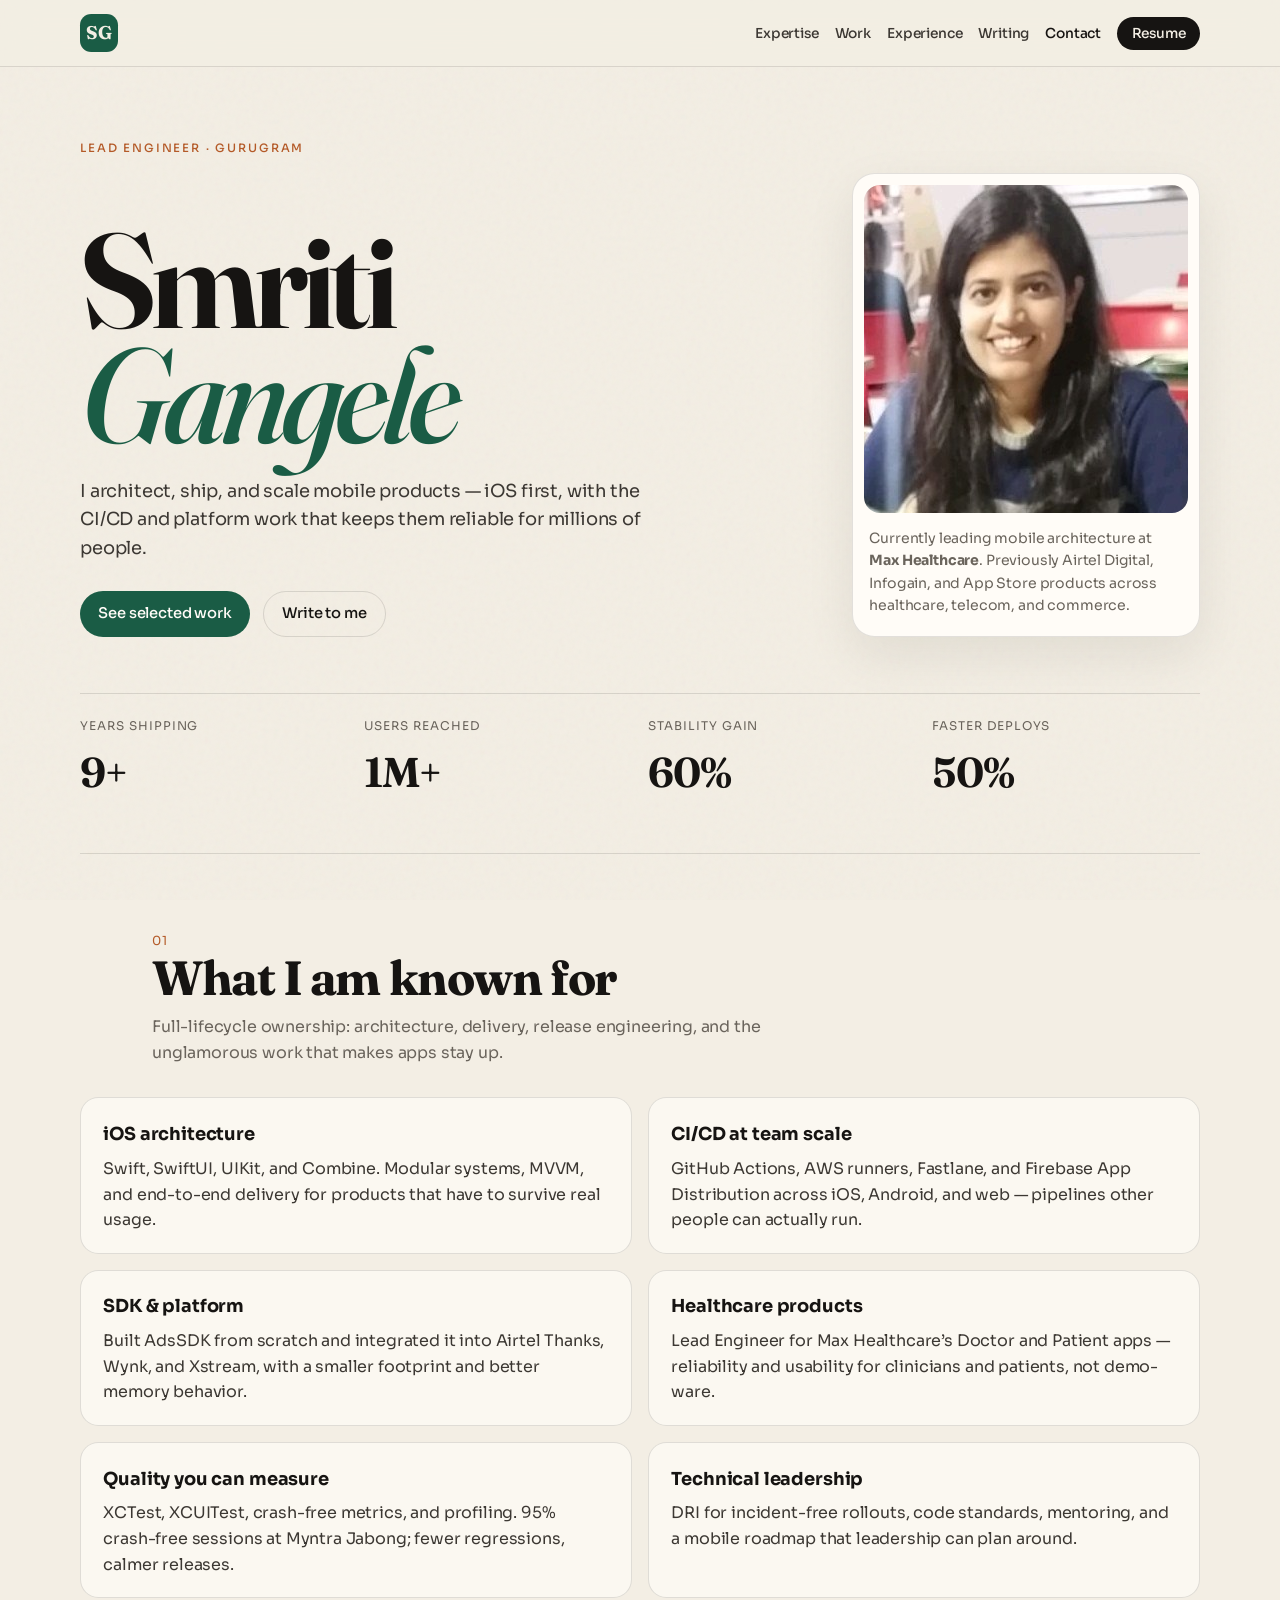
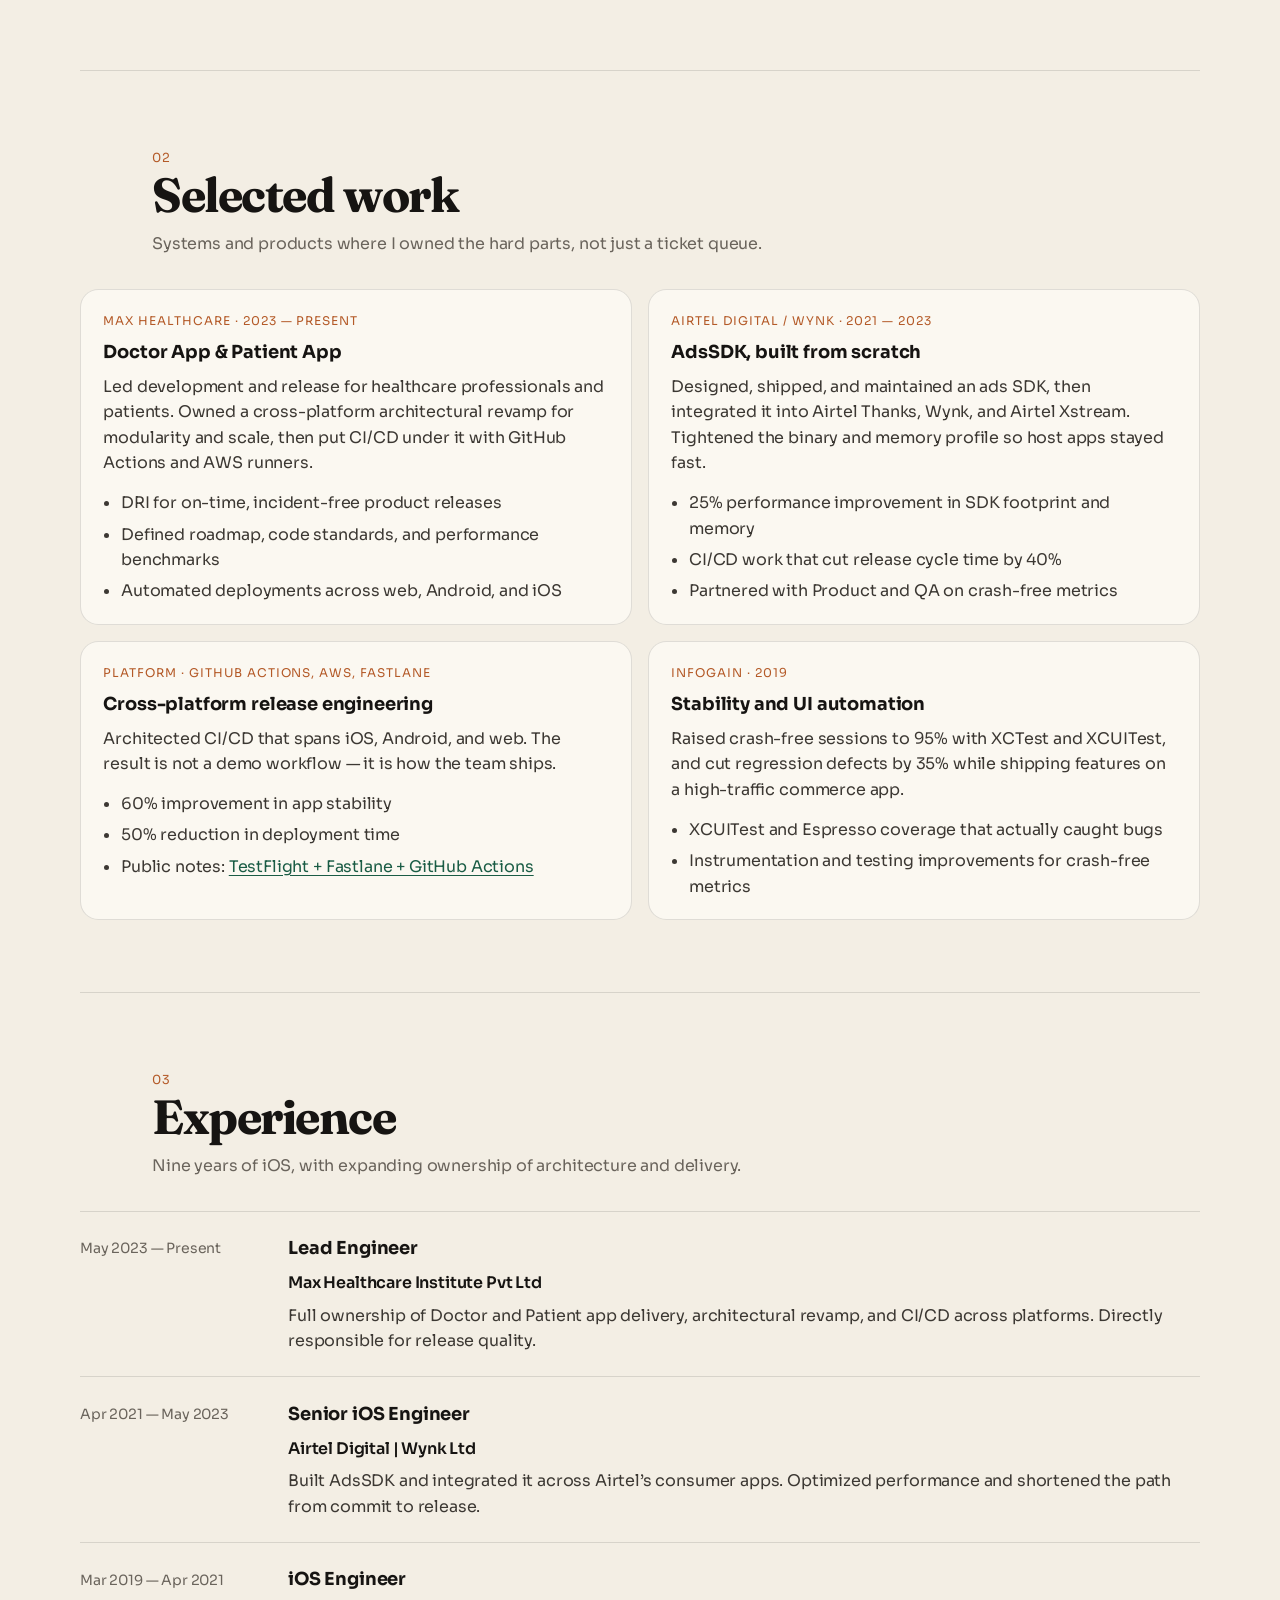
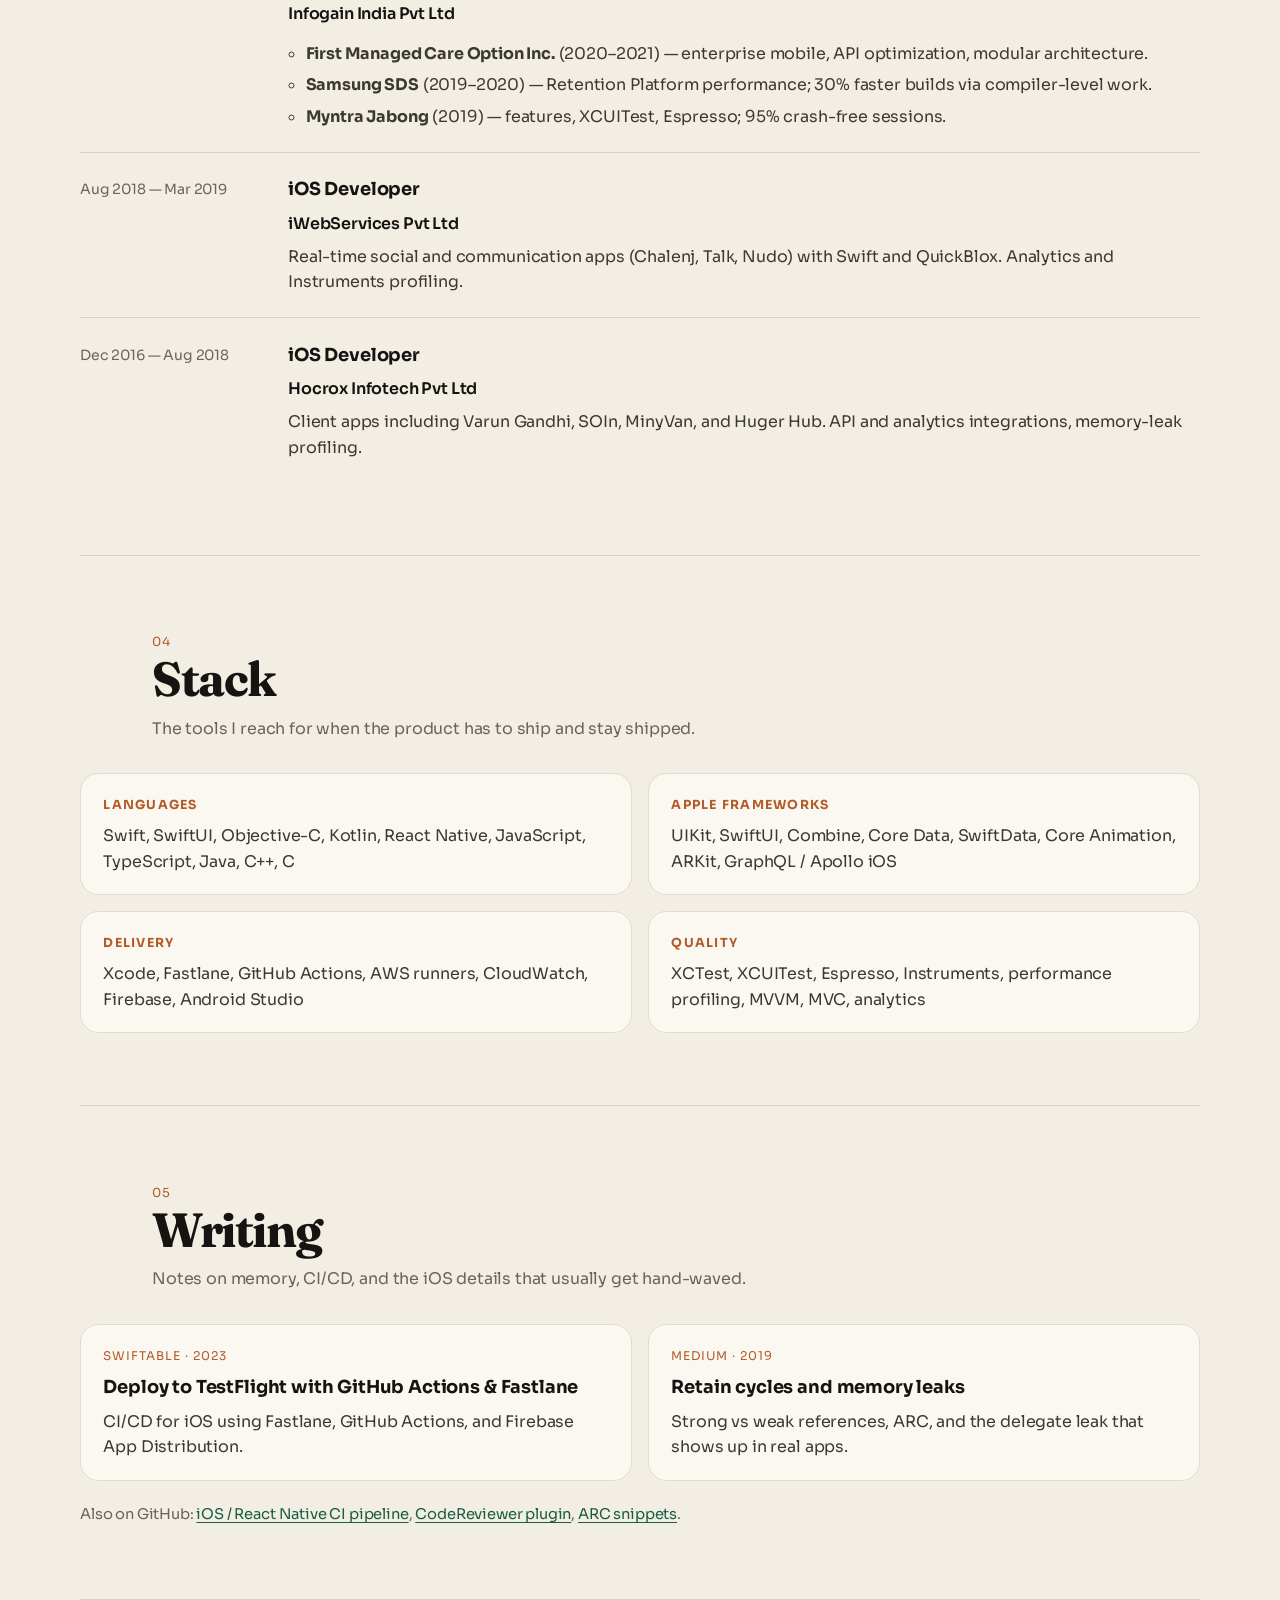
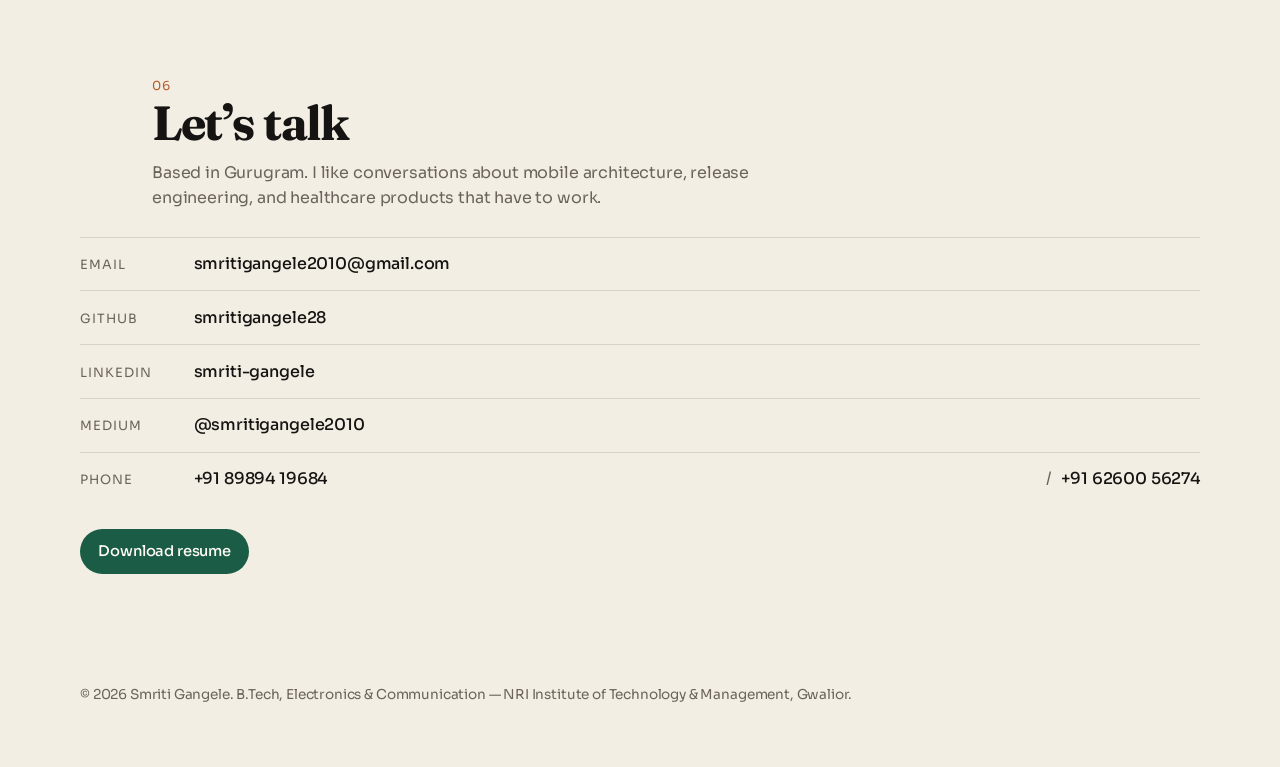
==== index.html @ 30d33784 "Remove 'Myntra Jabong' from Selected work" ====
<!DOCTYPE html>
<html lang="en">
  <head>
    <meta charset="utf-8" />
    <meta name="viewport" content="width=device-width, initial-scale=1" />
    <title>Smriti Gangele — Lead Engineer</title>
    <meta
      name="description"
      content="Lead Engineer with 9+ years architecting iOS and cross-platform products. Swift, SwiftUI, CI/CD, and healthcare apps used by 1M+ people."
    />
    <meta name="theme-color" content="#1A5C45" />
    <meta property="og:title" content="Smriti Gangele — Lead Engineer" />
    <meta
      property="og:description"
      content="iOS architecture, CI/CD, and healthcare products at scale. 9+ years shipping reliable mobile systems."
    />
    <meta property="og:type" content="website" />
    <meta property="og:url" content="https://smritigangele28.github.io/" />
    <meta property="og:image" content="https://smritigangele28.github.io/assets/avatar.png" />
    <meta name="twitter:card" content="summary" />
    <link rel="canonical" href="https://smritigangele28.github.io/" />
    <link rel="icon" href="assets/favicon.svg" type="image/svg+xml" />
    <link rel="apple-touch-icon" href="assets/avatar.png" />
    <link rel="preconnect" href="https://fonts.googleapis.com" />
    <link rel="preconnect" href="https://fonts.gstatic.com" crossorigin />
    <link
      href="https://fonts.googleapis.com/css2?family=Fraunces:ital,opsz,wght@0,9..144,500;0,9..144,650;0,9..144,700;1,9..144,500&family=Sora:wght@300;400;500;600&display=swap"
      rel="stylesheet"
    />
    <link rel="stylesheet" href="styles.css" />
    <script type="application/ld+json">
      {
        "@context": "https://schema.org",
        "@type": "Person",
        "name": "Smriti Gangele",
        "jobTitle": "Lead Engineer",
        "worksFor": {
          "@type": "Organization",
          "name": "Max Healthcare Institute"
        },
        "email": "mailto:smritigangele2010@gmail.com",
        "url": "https://smritigangele28.github.io",
        "image": "https://smritigangele28.github.io/assets/avatar.png",
        "sameAs": [
          "https://github.com/smritigangele28",
          "https://www.linkedin.com/in/smriti-gangele-b7192074",
          "https://medium.com/@smritigangele2010gmail.com"
        ]
      }
    </script>
  </head>
  <body>
    <a class="skip-link" href="#content">Skip to content</a>

    <header class="site-header">
      <a class="wordmark" href="#top">SG</a>
      <nav class="nav" aria-label="Primary">
        <button class="nav-toggle" type="button" aria-expanded="false" aria-controls="nav-menu">
          Menu
        </button>
        <ul id="nav-menu" class="nav-list">
          <li><a href="#expertise">Expertise</a></li>
          <li><a href="#work">Work</a></li>
          <li><a href="#experience">Experience</a></li>
          <li><a href="#writing">Writing</a></li>
          <li><a href="#contact">Contact</a></li>
          <li>
            <a class="nav-resume" href="assets/Smriti_Gangele_Resume.pdf" download>
              Resume
            </a>
          </li>
        </ul>
      </nav>
    </header>

    <main id="content">
      <section class="hero" id="top">
        <p class="eyebrow">Lead Engineer · Gurugram</p>
        <div class="hero-grid">
          <div>
            <h1>Smriti <em>Gangele</em></h1>
            <p class="lede">
              I architect, ship, and scale mobile products — iOS first, with
              the CI/CD and platform work that keeps them reliable for millions
              of people.
            </p>
            <div class="hero-actions">
              <a class="btn btn-primary" href="#work">See selected work</a>
              <a class="btn btn-ghost" href="mailto:smritigangele2010@gmail.com">Write to me</a>
            </div>
          </div>
          <aside class="portrait-card">
            <img
              src="assets/avatar.png"
              alt="Portrait of Smriti Gangele"
              width="328"
              height="328"
            />
            <p>
              Currently leading mobile architecture at
              <strong>Max Healthcare</strong>. Previously Airtel Digital, Infogain,
              and App Store products across healthcare, telecom, and commerce.
            </p>
          </aside>
        </div>

        <dl class="metrics">
          <div>
            <dt>Years shipping</dt>
            <dd>9+</dd>
          </div>
          <div>
            <dt>Users reached</dt>
            <dd>1M+</dd>
          </div>
          <div>
            <dt>Stability gain</dt>
            <dd>60%</dd>
          </div>
          <div>
            <dt>Faster deploys</dt>
            <dd>50%</dd>
          </div>
        </dl>
      </section>

      <section id="expertise" class="section">
        <div class="section-head">
          <p class="index">01</p>
          <h2>What I am known for</h2>
          <p>
            Full-lifecycle ownership: architecture, delivery, release engineering,
            and the unglamorous work that makes apps stay up.
          </p>
        </div>
        <div class="bento">
          <article>
            <h3>iOS architecture</h3>
            <p>
              Swift, SwiftUI, UIKit, and Combine. Modular systems, MVVM, and
              end-to-end delivery for products that have to survive real usage.
            </p>
          </article>
          <article>
            <h3>CI/CD at team scale</h3>
            <p>
              GitHub Actions, AWS runners, Fastlane, and Firebase App Distribution
              across iOS, Android, and web — pipelines other people can actually run.
            </p>
          </article>
          <article>
            <h3>SDK &amp; platform</h3>
            <p>
              Built AdsSDK from scratch and integrated it into Airtel Thanks, Wynk,
              and Xstream, with a smaller footprint and better memory behavior.
            </p>
          </article>
          <article>
            <h3>Healthcare products</h3>
            <p>
              Lead Engineer for Max Healthcare’s Doctor and Patient apps — reliability
              and usability for clinicians and patients, not demo-ware.
            </p>
          </article>
          <article>
            <h3>Quality you can measure</h3>
            <p>
              XCTest, XCUITest, crash-free metrics, and profiling. 95% crash-free
              sessions at Myntra Jabong; fewer regressions, calmer releases.
            </p>
          </article>
          <article>
            <h3>Technical leadership</h3>
            <p>
              DRI for incident-free rollouts, code standards, mentoring, and a
              mobile roadmap that leadership can plan around.
            </p>
          </article>
        </div>
      </section>

      <section id="work" class="section">
        <div class="section-head">
          <p class="index">02</p>
          <h2>Selected work</h2>
          <p>Systems and products where I owned the hard parts, not just a ticket queue.</p>
        </div>
        <div class="work-list">
          <article class="work-card">
            <p class="work-meta">Max Healthcare · 2023 — present</p>
            <h3>Doctor App &amp; Patient App</h3>
            <p>
              Led development and release for healthcare professionals and patients.
              Owned a cross-platform architectural revamp for modularity and scale,
              then put CI/CD under it with GitHub Actions and AWS runners.
            </p>
            <ul>
              <li>DRI for on-time, incident-free product releases</li>
              <li>Defined roadmap, code standards, and performance benchmarks</li>
              <li>Automated deployments across web, Android, and iOS</li>
            </ul>
          </article>
          <article class="work-card">
            <p class="work-meta">Airtel Digital / Wynk · 2021 — 2023</p>
            <h3>AdsSDK, built from scratch</h3>
            <p>
              Designed, shipped, and maintained an ads SDK, then integrated it into
              Airtel Thanks, Wynk, and Airtel Xstream. Tightened the binary and
              memory profile so host apps stayed fast.
            </p>
            <ul>
              <li>25% performance improvement in SDK footprint and memory</li>
              <li>CI/CD work that cut release cycle time by 40%</li>
              <li>Partnered with Product and QA on crash-free metrics</li>
            </ul>
          </article>
          <article class="work-card">
            <p class="work-meta">Platform · GitHub Actions, AWS, Fastlane</p>
            <h3>Cross-platform release engineering</h3>
            <p>
              Architected CI/CD that spans iOS, Android, and web. The result is
              not a demo workflow — it is how the team ships.
            </p>
            <ul>
              <li>60% improvement in app stability</li>
              <li>50% reduction in deployment time</li>
              <li>
                Public notes:
                <a href="https://medium.com/swiftable/build-and-deploy-the-app-to-testflight-using-github-actions-with-fastlane-and-app-distribution-ff1786a8bf72">
                  TestFlight + Fastlane + GitHub Actions
                </a>
              </li>
            </ul>
          </article>
          <article class="work-card">
            <p class="work-meta">Infogain · 2019</p>
            <h3>Stability and UI automation</h3>
            <p>
              Raised crash-free sessions to 95% with XCTest and XCUITest, and
              cut regression defects by 35% while shipping features on a
              high-traffic commerce app.
            </p>
            <ul>
              <li>XCUITest and Espresso coverage that actually caught bugs</li>
              <li>Instrumentation and testing improvements for crash-free metrics</li>
            </ul>
          </article>
        </div>
      </section>

      <section id="experience" class="section">
        <div class="section-head">
          <p class="index">03</p>
          <h2>Experience</h2>
          <p>Nine years of iOS, with expanding ownership of architecture and delivery.</p>
        </div>
        <ol class="timeline">
          <li>
            <div class="when">May 2023 — Present</div>
            <div>
              <h3>Lead Engineer</h3>
              <p class="org">Max Healthcare Institute Pvt Ltd</p>
              <p>
                Full ownership of Doctor and Patient app delivery, architectural
                revamp, and CI/CD across platforms. Directly responsible for
                release quality.
              </p>
            </div>
          </li>
          <li>
            <div class="when">Apr 2021 — May 2023</div>
            <div>
              <h3>Senior iOS Engineer</h3>
              <p class="org">Airtel Digital | Wynk Ltd</p>
              <p>
                Built AdsSDK and integrated it across Airtel’s consumer apps.
                Optimized performance and shortened the path from commit to release.
              </p>
            </div>
          </li>
          <li>
            <div class="when">Mar 2019 — Apr 2021</div>
            <div>
              <h3>iOS Engineer</h3>
              <p class="org">Infogain India Pvt Ltd</p>
              <ul class="nested">
                <li>
                  <strong>First Managed Care Option Inc.</strong> (2020–2021) —
                  enterprise mobile, API optimization, modular architecture.
                </li>
                <li>
                  <strong>Samsung SDS</strong> (2019–2020) — Retention Platform
                  performance; 30% faster builds via compiler-level work.
                </li>
                <li>
                  <strong>Myntra Jabong</strong> (2019) — features, XCUITest,
                  Espresso; 95% crash-free sessions.
                </li>
              </ul>
            </div>
          </li>
          <li>
            <div class="when">Aug 2018 — Mar 2019</div>
            <div>
              <h3>iOS Developer</h3>
              <p class="org">iWebServices Pvt Ltd</p>
              <p>
                Real-time social and communication apps (Chalenj, Talk, Nudo)
                with Swift and QuickBlox. Analytics and Instruments profiling.
              </p>
            </div>
          </li>
          <li>
            <div class="when">Dec 2016 — Aug 2018</div>
            <div>
              <h3>iOS Developer</h3>
              <p class="org">Hocrox Infotech Pvt Ltd</p>
              <p>
                Client apps including Varun Gandhi, SOIn, MinyVan, and Huger Hub.
                API and analytics integrations, memory-leak profiling.
              </p>
            </div>
          </li>
        </ol>
      </section>

      <section id="stack" class="section">
        <div class="section-head">
          <p class="index">04</p>
          <h2>Stack</h2>
          <p>The tools I reach for when the product has to ship and stay shipped.</p>
        </div>
        <div class="stack-grid">
          <div>
            <h3>Languages</h3>
            <p>Swift, SwiftUI, Objective-C, Kotlin, React Native, JavaScript, TypeScript, Java, C++, C</p>
          </div>
          <div>
            <h3>Apple frameworks</h3>
            <p>UIKit, SwiftUI, Combine, Core Data, SwiftData, Core Animation, ARKit, GraphQL / Apollo iOS</p>
          </div>
          <div>
            <h3>Delivery</h3>
            <p>Xcode, Fastlane, GitHub Actions, AWS runners, CloudWatch, Firebase, Android Studio</p>
          </div>
          <div>
            <h3>Quality</h3>
            <p>XCTest, XCUITest, Espresso, Instruments, performance profiling, MVVM, MVC, analytics</p>
          </div>
        </div>
      </section>

      <section id="writing" class="section">
        <div class="section-head">
          <p class="index">05</p>
          <h2>Writing</h2>
          <p>Notes on memory, CI/CD, and the iOS details that usually get hand-waved.</p>
        </div>
        <div class="writing-list">
          <a
            class="writing-card"
            href="https://medium.com/swiftable/build-and-deploy-the-app-to-testflight-using-github-actions-with-fastlane-and-app-distribution-ff1786a8bf72"
          >
            <p class="work-meta">Swiftable · 2023</p>
            <h3>Deploy to TestFlight with GitHub Actions &amp; Fastlane</h3>
            <p>CI/CD for iOS using Fastlane, GitHub Actions, and Firebase App Distribution.</p>
          </a>
          <a
            class="writing-card"
            href="https://medium.com/@smritigangele2010gmail.com/retain-cycle-and-memory-leaks-9bb2313bee21"
          >
            <p class="work-meta">Medium · 2019</p>
            <h3>Retain cycles and memory leaks</h3>
            <p>Strong vs weak references, ARC, and the delegate leak that shows up in real apps.</p>
          </a>
        </div>
        <p class="more-links">
          Also on GitHub:
          <a href="https://github.com/smritigangele28/CI_Pipeline_iOS_React_Native">iOS / React Native CI pipeline</a>,
          <a href="https://github.com/smritigangele28/CodeReviewerPlugin">CodeReviewer plugin</a>,
          <a href="https://github.com/smritigangele28/ARC-snippets">ARC snippets</a>.
        </p>
      </section>

      <section id="contact" class="section contact">
        <div class="section-head">
          <p class="index">06</p>
          <h2>Let’s talk</h2>
          <p>
            Based in Gurugram. I like conversations about mobile architecture,
            release engineering, and healthcare products that have to work.
          </p>
        </div>
        <ul class="contact-list">
          <li>
            <span>Email</span>
            <a href="mailto:smritigangele2010@gmail.com">smritigangele2010@gmail.com</a>
          </li>
          <li>
            <span>GitHub</span>
            <a href="https://github.com/smritigangele28">smritigangele28</a>
          </li>
          <li>
            <span>LinkedIn</span>
            <a href="https://www.linkedin.com/in/smriti-gangele-b7192074">smriti-gangele</a>
          </li>
          <li>
            <span>Medium</span>
            <a href="https://medium.com/@smritigangele2010gmail.com">@smritigangele2010</a>
          </li>
          <li>
            <span>Phone</span>
            <a href="tel:+918989419684">+91 89894 19684</a>
            <span class="sep">/</span>
            <a href="tel:+916260056274">+91 62600 56274</a>
          </li>
        </ul>
        <a class="btn btn-primary" href="assets/Smriti_Gangele_Resume.pdf" download>
          Download resume
        </a>
      </section>
    </main>

    <footer class="site-footer">
      <p>© <span id="year"></span> Smriti Gangele. B.Tech, Electronics &amp; Communication — NRI Institute of Technology &amp; Management, Gwalior.</p>
    </footer>

    <script src="script.js"></script>
  </body>
</html>
---- styles.css ----
:root {
  --paper: #f3eee4;
  --paper-2: #e8e0d2;
  --ink: #161412;
  --ink-soft: #3c3833;
  --muted: #6a645c;
  --line: rgba(22, 20, 18, 0.12);
  --pine: #1a5c45;
  --pine-deep: #124233;
  --copper: #b45a28;
  --white: #fffcf7;
  --shadow: 0 18px 50px rgba(22, 20, 18, 0.08);
  --serif: "Fraunces", "Iowan Old Style", "Palatino Linotype", Palatino, serif;
  --sans: "Sora", "Avenir Next", "Segoe UI", sans-serif;
  --max: 1120px;
}

*,
*::before,
*::after {
  box-sizing: border-box;
}

html {
  scroll-behavior: smooth;
}

body {
  margin: 0;
  color: var(--ink);
  background: var(--paper);
  font-family: var(--sans);
  font-weight: 400;
  line-height: 1.6;
  letter-spacing: -0.01em;
}

body::before {
  content: "";
  position: fixed;
  inset: 0;
  pointer-events: none;
  opacity: 0.04;
  background-image: url("data:image/svg+xml,%3Csvg viewBox='0 0 200 200' xmlns='http://www.w3.org/2000/svg'%3E%3Cfilter id='n'%3E%3CfeTurbulence type='fractalNoise' baseFrequency='.85' numOctaves='4' stitchTiles='stitch'/%3E%3C/filter%3E%3Crect width='100%25' height='100%25' filter='url(%23n)'/%3E%3C/svg%3E");
  z-index: 0;
}

body > * {
  position: relative;
  z-index: 1;
}

img {
  max-width: 100%;
  display: block;
}

a {
  color: var(--pine);
  text-underline-offset: 0.18em;
}

a:hover {
  color: var(--pine-deep);
}

:focus-visible {
  outline: 2px solid var(--pine);
  outline-offset: 3px;
}

.skip-link {
  position: absolute;
  left: 1rem;
  top: -4rem;
  background: var(--ink);
  color: var(--paper);
  padding: 0.6rem 0.9rem;
  z-index: 20;
}

.skip-link:focus {
  top: 1rem;
}

.site-header {
  position: sticky;
  top: 0;
  z-index: 10;
  display: flex;
  align-items: center;
  justify-content: space-between;
  gap: 1rem;
  padding: 0.85rem max(6vw, calc((100% - var(--max)) / 2));
  background: color-mix(in srgb, var(--paper) 86%, transparent);
  backdrop-filter: blur(16px);
  border-bottom: 1px solid var(--line);
}

.wordmark {
  font-family: var(--serif);
  font-weight: 700;
  font-size: 1.15rem;
  text-decoration: none;
  background: var(--pine);
  color: var(--paper);
  width: 2.4rem;
  height: 2.4rem;
  display: grid;
  place-items: center;
  border-radius: 0.7rem;
}

.nav {
  position: relative;
}

.nav-toggle {
  display: none;
  font: inherit;
  background: transparent;
  border: 1px solid var(--line);
  border-radius: 999px;
  padding: 0.45rem 0.9rem;
  cursor: pointer;
}

.nav-list {
  display: flex;
  align-items: center;
  flex-wrap: wrap;
  justify-content: flex-end;
  gap: 0.35rem 1rem;
  list-style: none;
  margin: 0;
  padding: 0;
}

.nav-list a {
  color: var(--ink-soft);
  text-decoration: none;
  font-size: 0.86rem;
  font-weight: 500;
}

.nav-list a:hover,
.nav-list a[aria-current="true"] {
  color: var(--ink);
}

.nav-resume {
  background: var(--ink);
  color: var(--paper) !important;
  padding: 0.5rem 0.9rem;
  border-radius: 999px;
}

.hero,
.section,
.site-footer {
  width: min(var(--max), calc(100% - 12vw));
  margin-inline: auto;
}

.hero {
  padding: 4.5rem 0 3rem;
}

.eyebrow {
  margin: 0 0 1rem;
  text-transform: uppercase;
  letter-spacing: 0.16em;
  font-size: 0.72rem;
  font-weight: 500;
  color: var(--copper);
}

.hero-grid {
  display: grid;
  grid-template-columns: minmax(0, 1.35fr) minmax(240px, 0.65fr);
  gap: 3rem;
  align-items: end;
}

h1 {
  margin: 0;
  font-family: var(--serif);
  font-size: clamp(4.2rem, 12vw, 8.4rem);
  line-height: 0.86;
  font-weight: 650;
  letter-spacing: -0.045em;
}

h1 em {
  display: block;
  font-style: italic;
  font-weight: 500;
  color: var(--pine);
}

.lede {
  max-width: 38rem;
  font-size: 1.12rem;
  color: var(--ink-soft);
  margin: 1.5rem 0 1.75rem;
}

.hero-actions {
  display: flex;
  flex-wrap: wrap;
  gap: 0.8rem;
}

.btn {
  display: inline-flex;
  align-items: center;
  justify-content: center;
  min-height: 2.8rem;
  padding: 0.65rem 1.15rem;
  border-radius: 999px;
  text-decoration: none;
  font-weight: 500;
  font-size: 0.92rem;
}

.btn-primary {
  background: var(--pine);
  color: var(--white);
}

.btn-primary:hover {
  background: var(--pine-deep);
  color: var(--white);
}

.btn-ghost {
  background: transparent;
  color: var(--ink);
  border: 1px solid var(--line);
}

.portrait-card {
  background: var(--white);
  border: 1px solid var(--line);
  border-radius: 1.4rem;
  padding: 0.7rem;
  box-shadow: var(--shadow);
}

.portrait-card img {
  width: 100%;
  aspect-ratio: 1;
  object-fit: cover;
  border-radius: 1rem;
}

.portrait-card p {
  margin: 0.85rem 0.35rem 0.5rem;
  font-size: 0.88rem;
  color: var(--muted);
}

.portrait-card strong {
  white-space: nowrap;
}

.metrics {
  display: grid;
  grid-template-columns: repeat(4, 1fr);
  gap: 1rem;
  margin: 3.5rem 0 0;
  padding: 1.4rem 0 0;
  border-top: 1px solid var(--line);
}

.metrics div {
  margin: 0;
}

.metrics dt {
  font-size: 0.75rem;
  color: var(--muted);
  text-transform: uppercase;
  letter-spacing: 0.08em;
}

.metrics dd {
  margin: 0.2rem 0 0;
  font-family: var(--serif);
  font-size: clamp(1.8rem, 4vw, 2.6rem);
  font-weight: 650;
  letter-spacing: -0.03em;
}

.section {
  padding: 4.5rem 0;
  border-top: 1px solid var(--line);
  scroll-margin-top: 4.5rem;
}

.section-head {
  display: grid;
  grid-template-columns: 3.5rem 1fr;
  column-gap: 1rem;
  margin-bottom: 2rem;
}

.section-head h2,
.section-head p {
  grid-column: 2;
}

.index {
  grid-row: 1 / span 3;
  margin: 0.35rem 0 0;
  font-size: 0.78rem;
  letter-spacing: 0.12em;
  color: var(--copper);
}

h2 {
  margin: 0 0 0.6rem;
  font-family: var(--serif);
  font-size: clamp(2rem, 4vw, 3rem);
  letter-spacing: -0.03em;
  line-height: 1.1;
}

.section-head > p:last-child {
  margin: 0;
  max-width: 40rem;
  color: var(--muted);
}

.bento,
.work-list,
.writing-list,
.stack-grid {
  display: grid;
  gap: 1rem;
}

.bento,
.work-list,
.writing-list {
  grid-template-columns: repeat(2, minmax(0, 1fr));
}

.bento article,
.work-card,
.writing-card,
.stack-grid div {
  background: color-mix(in srgb, var(--white) 70%, var(--paper));
  border: 1px solid var(--line);
  border-radius: 1.15rem;
  padding: 1.35rem 1.4rem 1.25rem;
}

.bento h3,
.work-card h3,
.writing-card h3,
.stack-grid h3,
.timeline h3 {
  margin: 0 0 0.45rem;
  font-size: 1.12rem;
}

.bento p,
.work-card p,
.writing-card p,
.stack-grid p,
.timeline p {
  margin: 0;
  color: var(--ink-soft);
}

.work-meta {
  margin: 0 0 0.45rem !important;
  font-size: 0.75rem;
  letter-spacing: 0.08em;
  text-transform: uppercase;
  color: var(--copper) !important;
}

.work-card ul,
.nested {
  margin: 0.9rem 0 0;
  padding-left: 1.1rem;
  color: var(--ink-soft);
}

.work-card li + li,
.nested li + li {
  margin-top: 0.35rem;
}

.timeline {
  list-style: none;
  margin: 0;
  padding: 0;
}

.timeline > li {
  display: grid;
  grid-template-columns: 11.5rem 1fr;
  gap: 1.5rem;
  padding: 1.4rem 0;
  border-top: 1px solid var(--line);
}

.when {
  color: var(--muted);
  font-size: 0.88rem;
  padding-top: 0.2rem;
}

.org {
  font-weight: 600;
  color: var(--ink) !important;
  margin-bottom: 0.45rem !important;
}

.stack-grid {
  grid-template-columns: repeat(2, minmax(0, 1fr));
}

.stack-grid h3 {
  font-size: 0.78rem;
  text-transform: uppercase;
  letter-spacing: 0.1em;
  color: var(--copper);
}

.writing-card {
  text-decoration: none;
  color: inherit;
  transition: transform 0.2s ease, border-color 0.2s ease;
}

.writing-card:hover {
  transform: translateY(-3px);
  border-color: color-mix(in srgb, var(--pine) 45%, var(--line));
  color: inherit;
}

.more-links {
  margin: 1.4rem 0 0;
  color: var(--muted);
  font-size: 0.92rem;
}

.contact .section-head {
  margin-bottom: 1.6rem;
}

.contact-list {
  list-style: none;
  margin: 0 0 1.5rem;
  padding: 0;
  width: 100%;
}

.contact-list li {
  display: grid;
  grid-template-columns: 6.5rem 1fr auto auto;
  gap: 0.6rem;
  align-items: baseline;
  padding: 0.85rem 0;
  border-top: 1px solid var(--line);
}

.contact-list li span:first-child {
  color: var(--muted);
  font-size: 0.8rem;
  text-transform: uppercase;
  letter-spacing: 0.08em;
}

.contact-list a {
  color: var(--ink);
  text-decoration: none;
  font-weight: 500;
}

.contact-list a:hover {
  color: var(--pine);
}

.sep {
  color: var(--muted);
}

.site-footer {
  padding: 1.5rem 0 3rem;
  color: var(--muted);
  font-size: 0.85rem;
}

@media (max-width: 1100px) {
  .nav-toggle {
    display: inline-flex;
  }

  .nav-list {
    display: none;
    position: absolute;
    right: 0;
    top: 2.8rem;
    flex-direction: column;
    align-items: flex-start;
    flex-wrap: nowrap;
    gap: 0.9rem;
    padding: 1rem 1.1rem;
    background: var(--white);
    border: 1px solid var(--line);
    border-radius: 1rem;
    box-shadow: var(--shadow);
  }

  .nav.is-open .nav-list {
    display: flex;
  }
}

@media (max-width: 860px) {
  .hero-grid,
  .bento,
  .work-list,
  .writing-list,
  .stack-grid,
  .timeline > li,
  .metrics,
  .contact-list li {
    grid-template-columns: 1fr;
  }

  h1 {
    font-size: clamp(3.2rem, 18vw, 5.2rem);
  }

  .section-head {
    grid-template-columns: 1fr;
  }

  .index {
    grid-row: auto;
    margin-bottom: 0.4rem;
  }

  .section-head h2,
  .section-head p {
    grid-column: auto;
  }

  .metrics {
    grid-template-columns: 1fr 1fr;
  }

  .contact-list li {
    grid-template-columns: 1fr;
    gap: 0.2rem;
  }
}

@media (prefers-reduced-motion: reduce) {
  html {
    scroll-behavior: auto;
  }

  .writing-card {
    transition: none;
  }
}
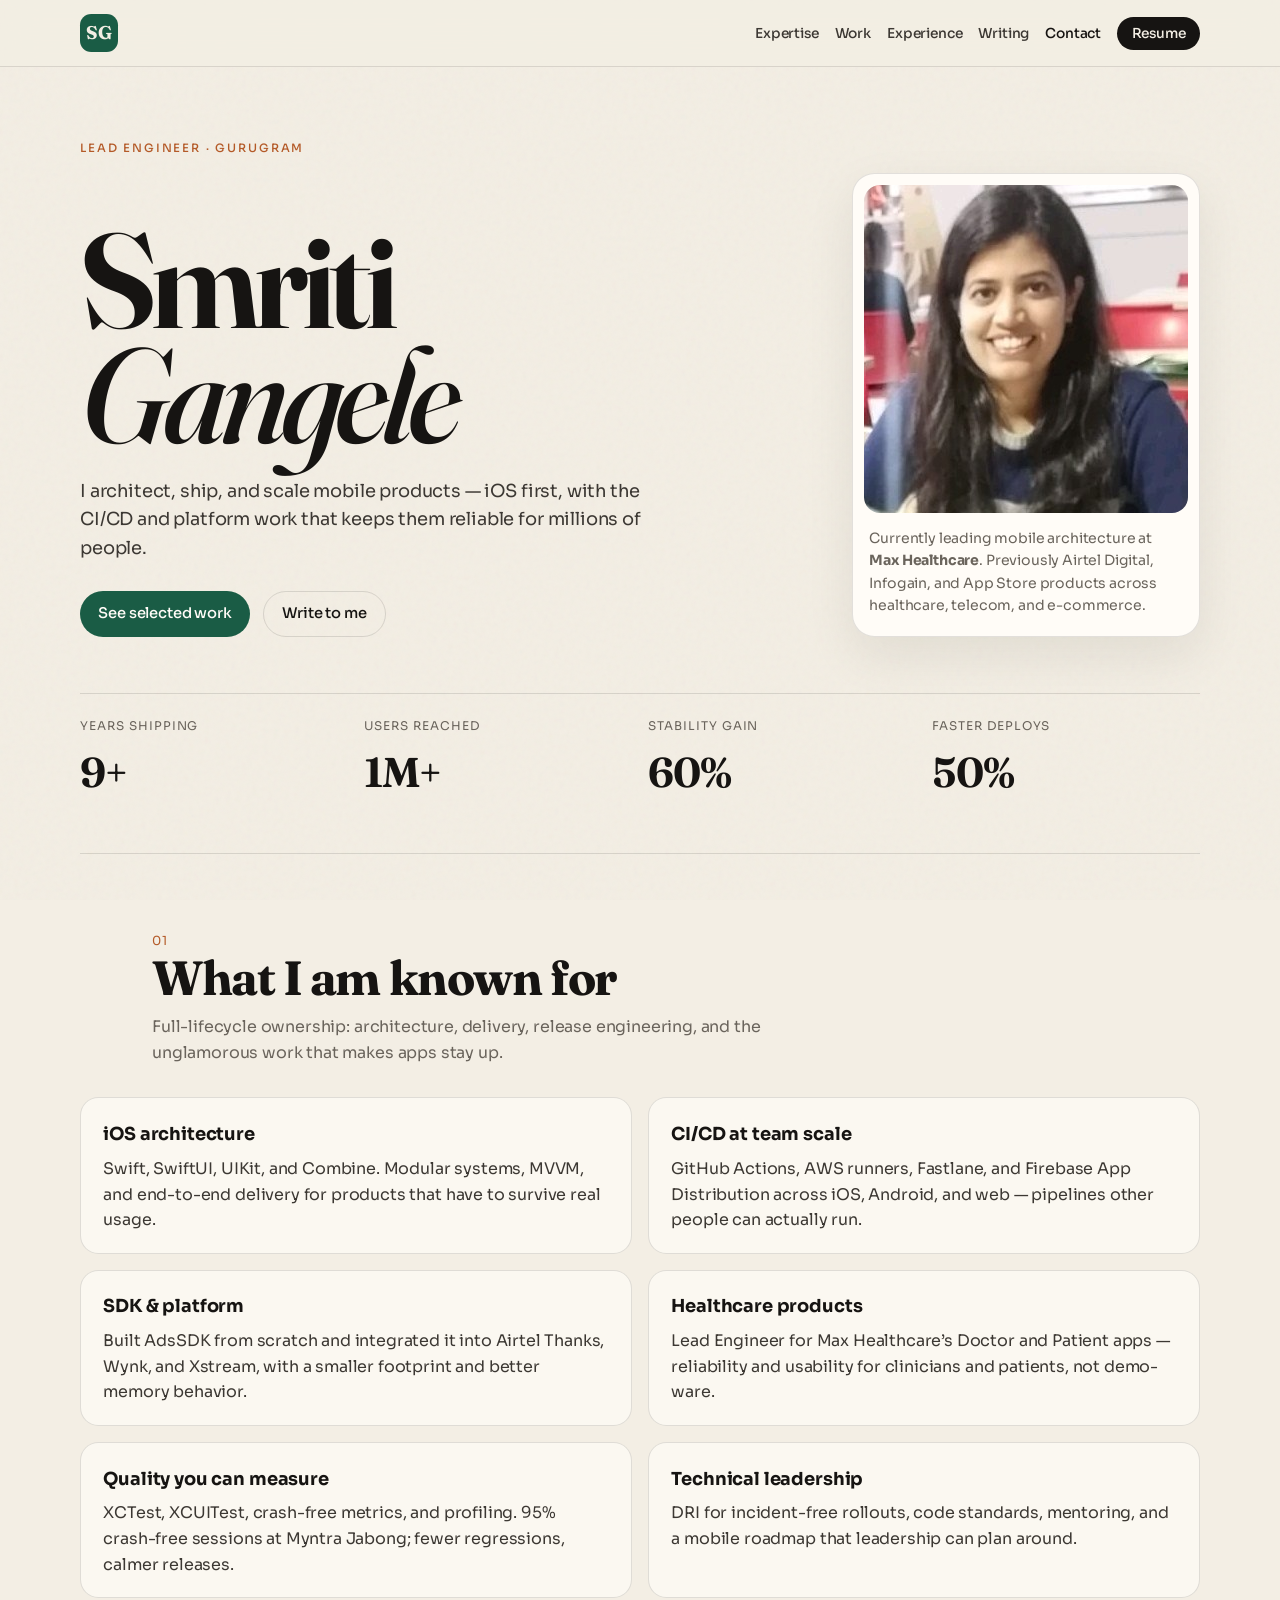
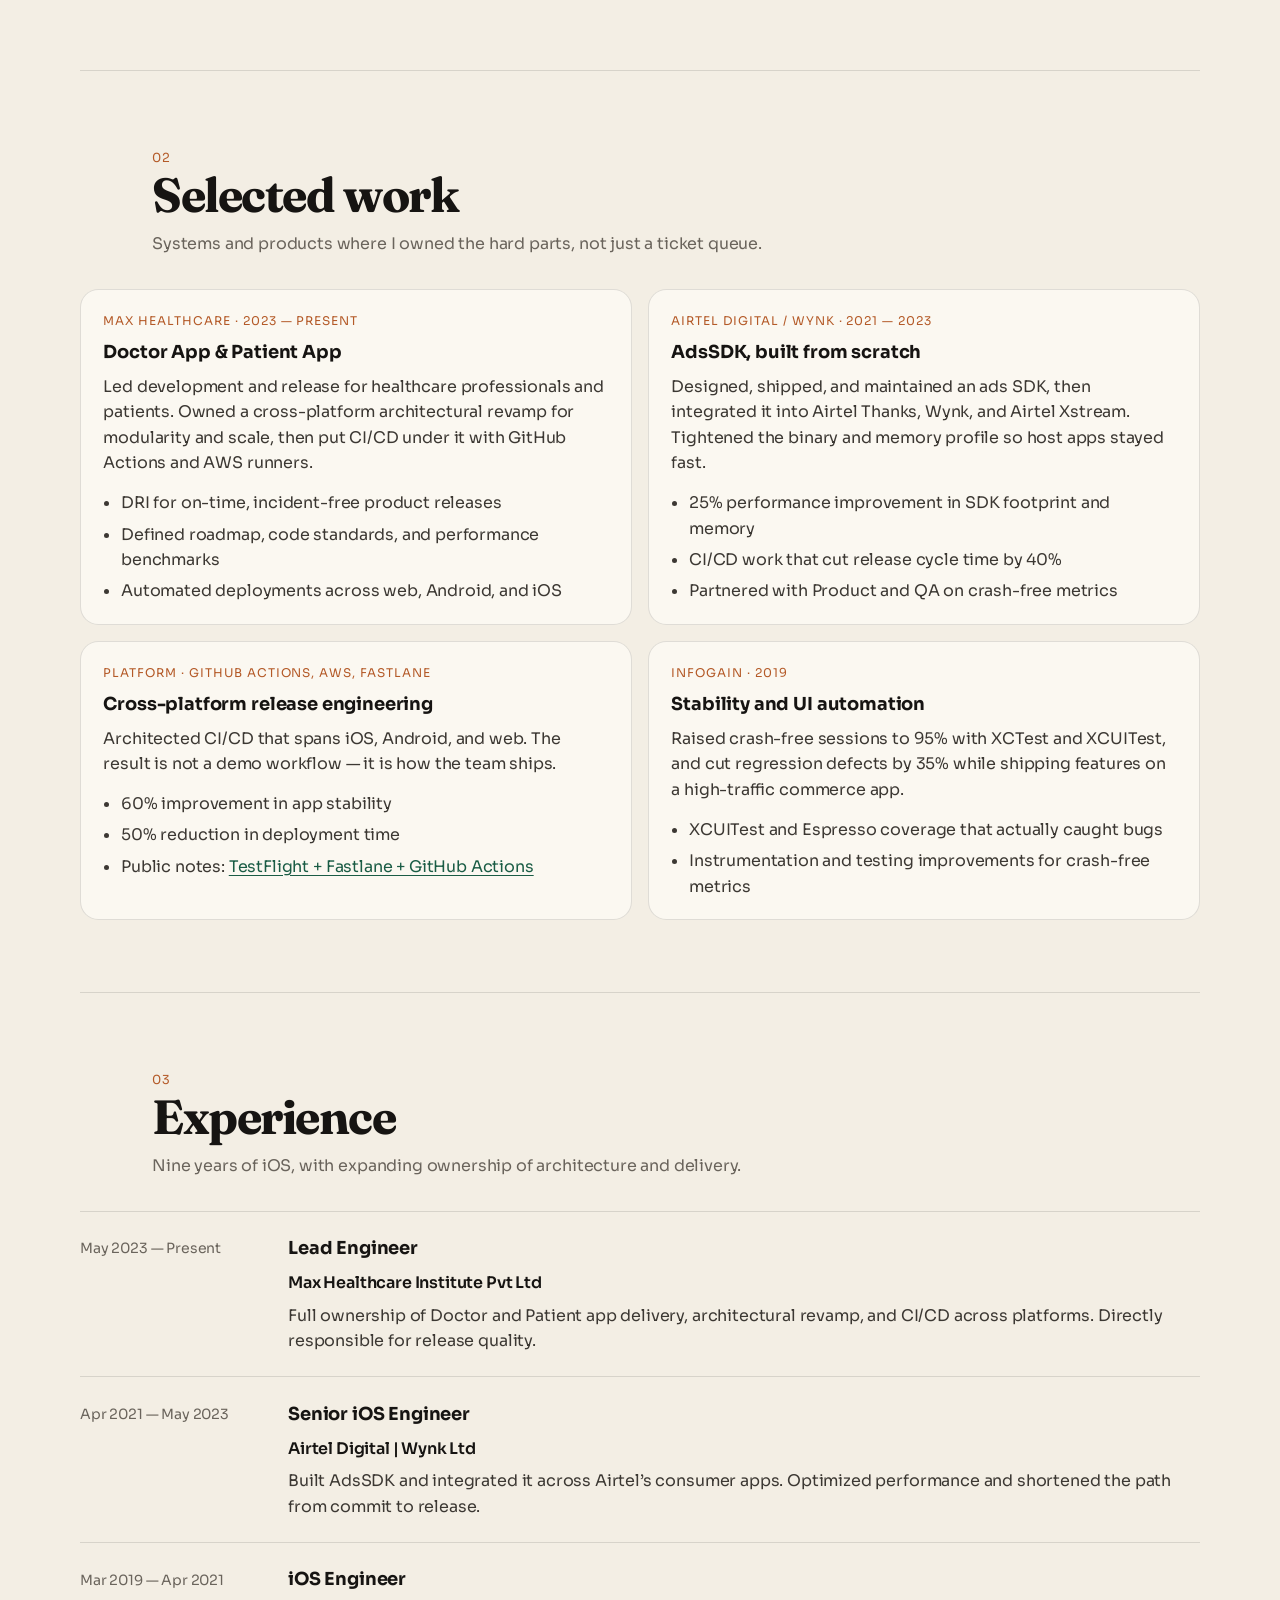
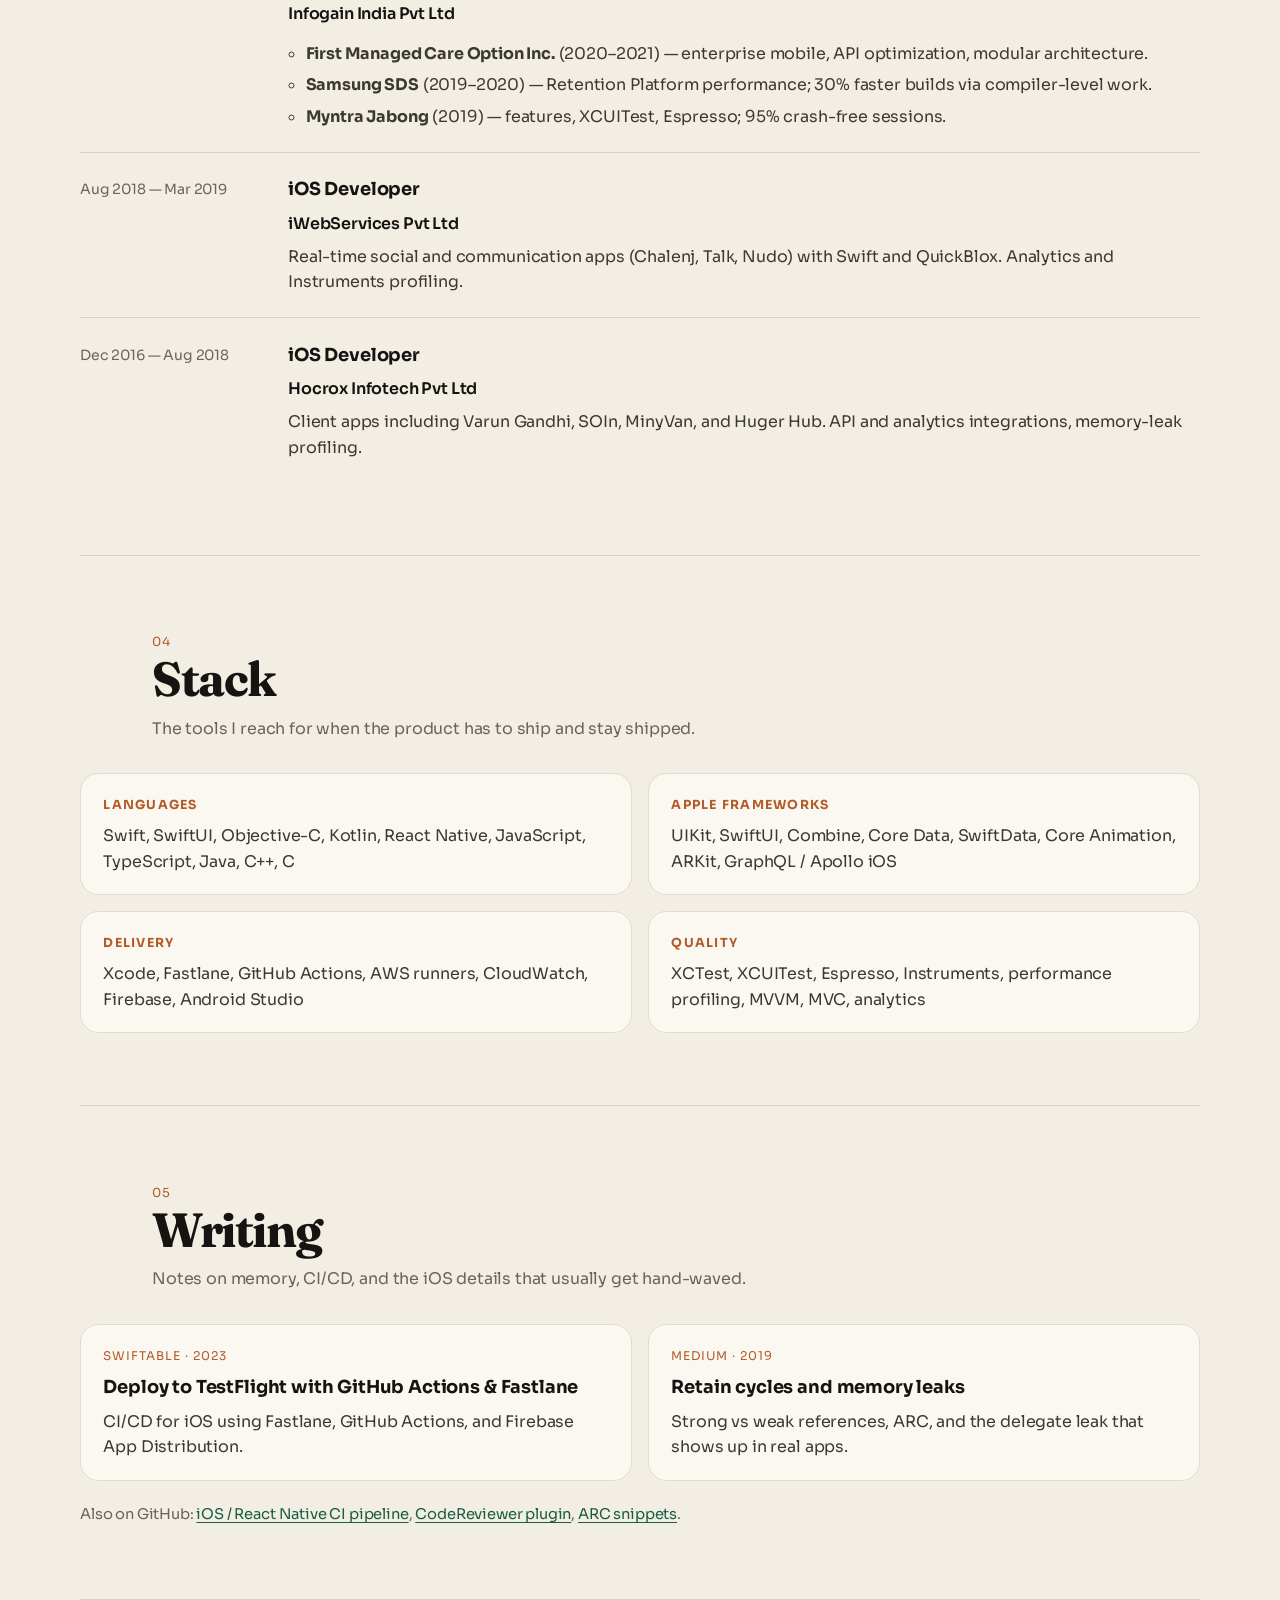
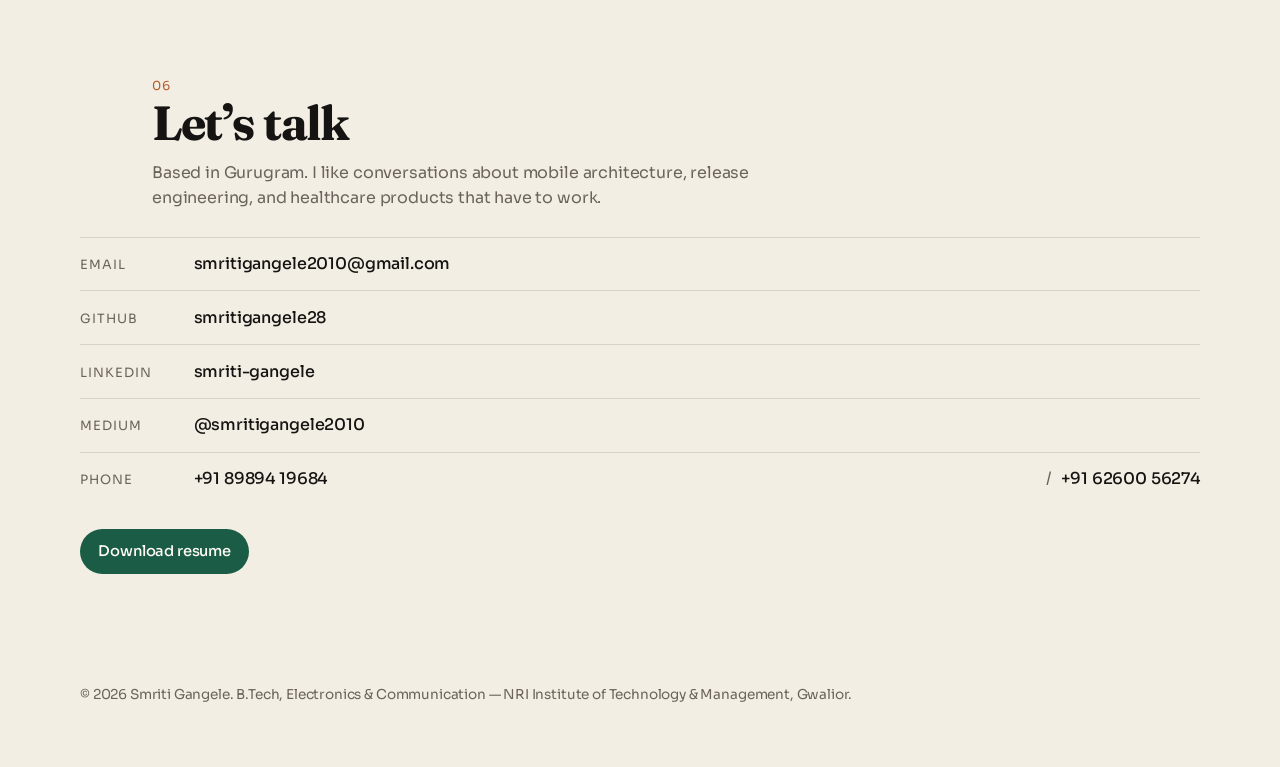
==== commit 7f6f1ee8: "Fix typo in index.html for e-commerce" ====
--- a/index.html
+++ b/index.html
@@ -99,7 +99,7 @@
             <p>
               Currently leading mobile architecture at
               <strong>Max Healthcare</strong>. Previously Airtel Digital, Infogain,
-              and App Store products across healthcare, telecom, and commerce.
+              and App Store products across healthcare, telecom, and e-commerce.
             </p>
           </aside>
         </div>
--- a/styles.css
+++ b/styles.css
@@ -195,7 +195,7 @@
   display: block;
   font-style: italic;
   font-weight: 500;
-  color: var(--pine);
+  color: inherit;
 }
 
 .lede {
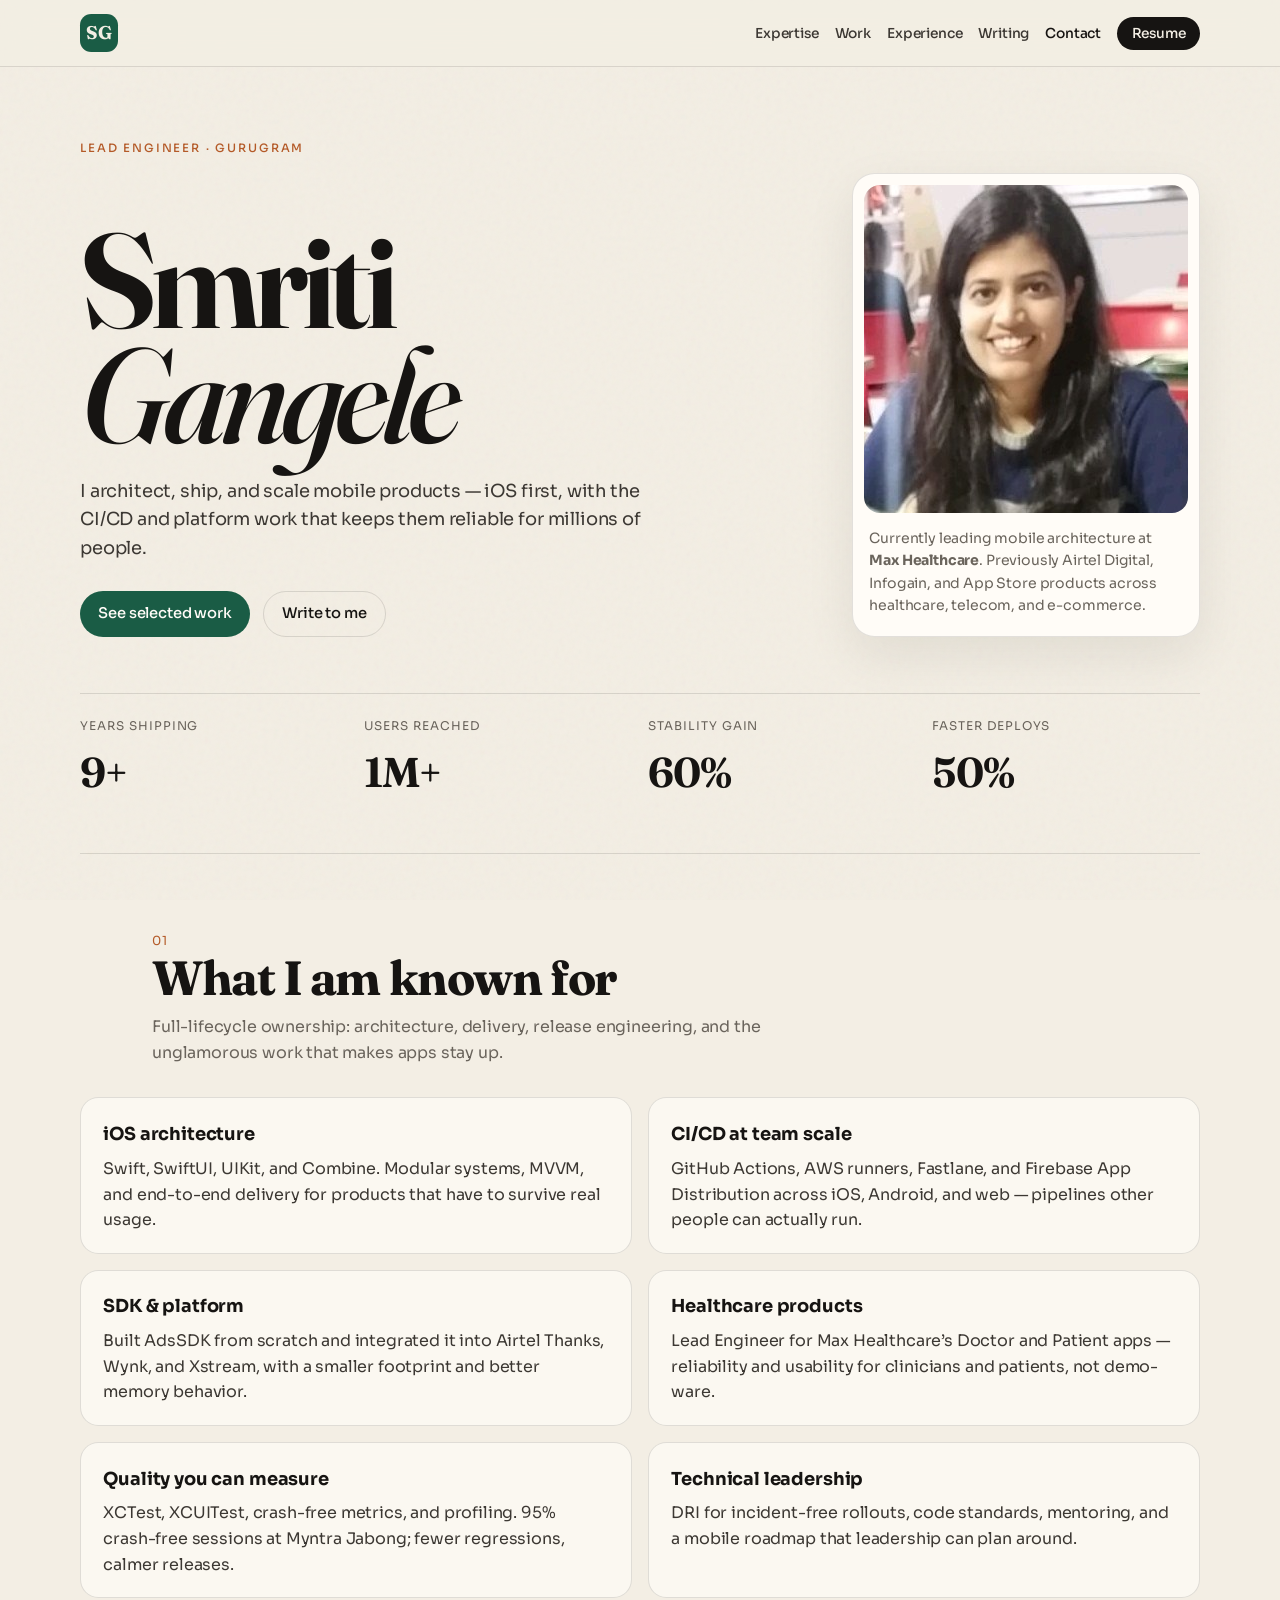
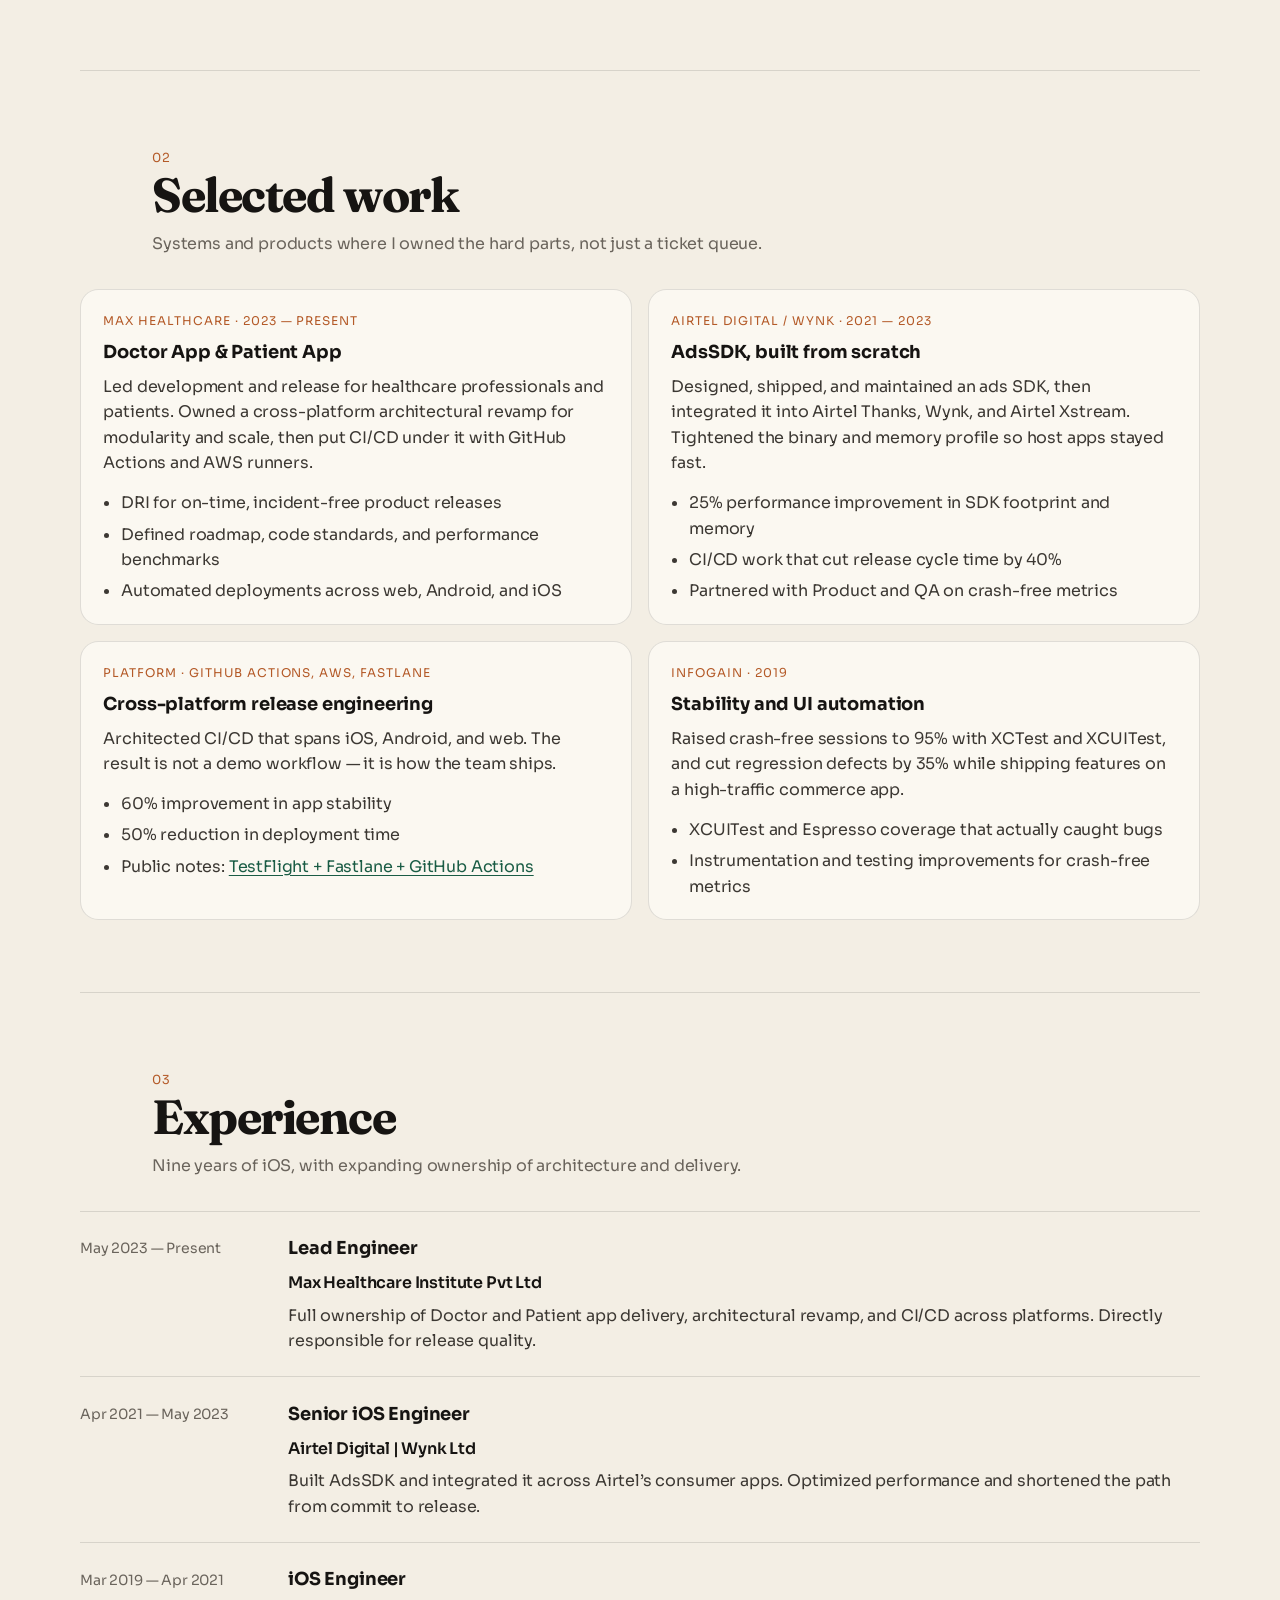
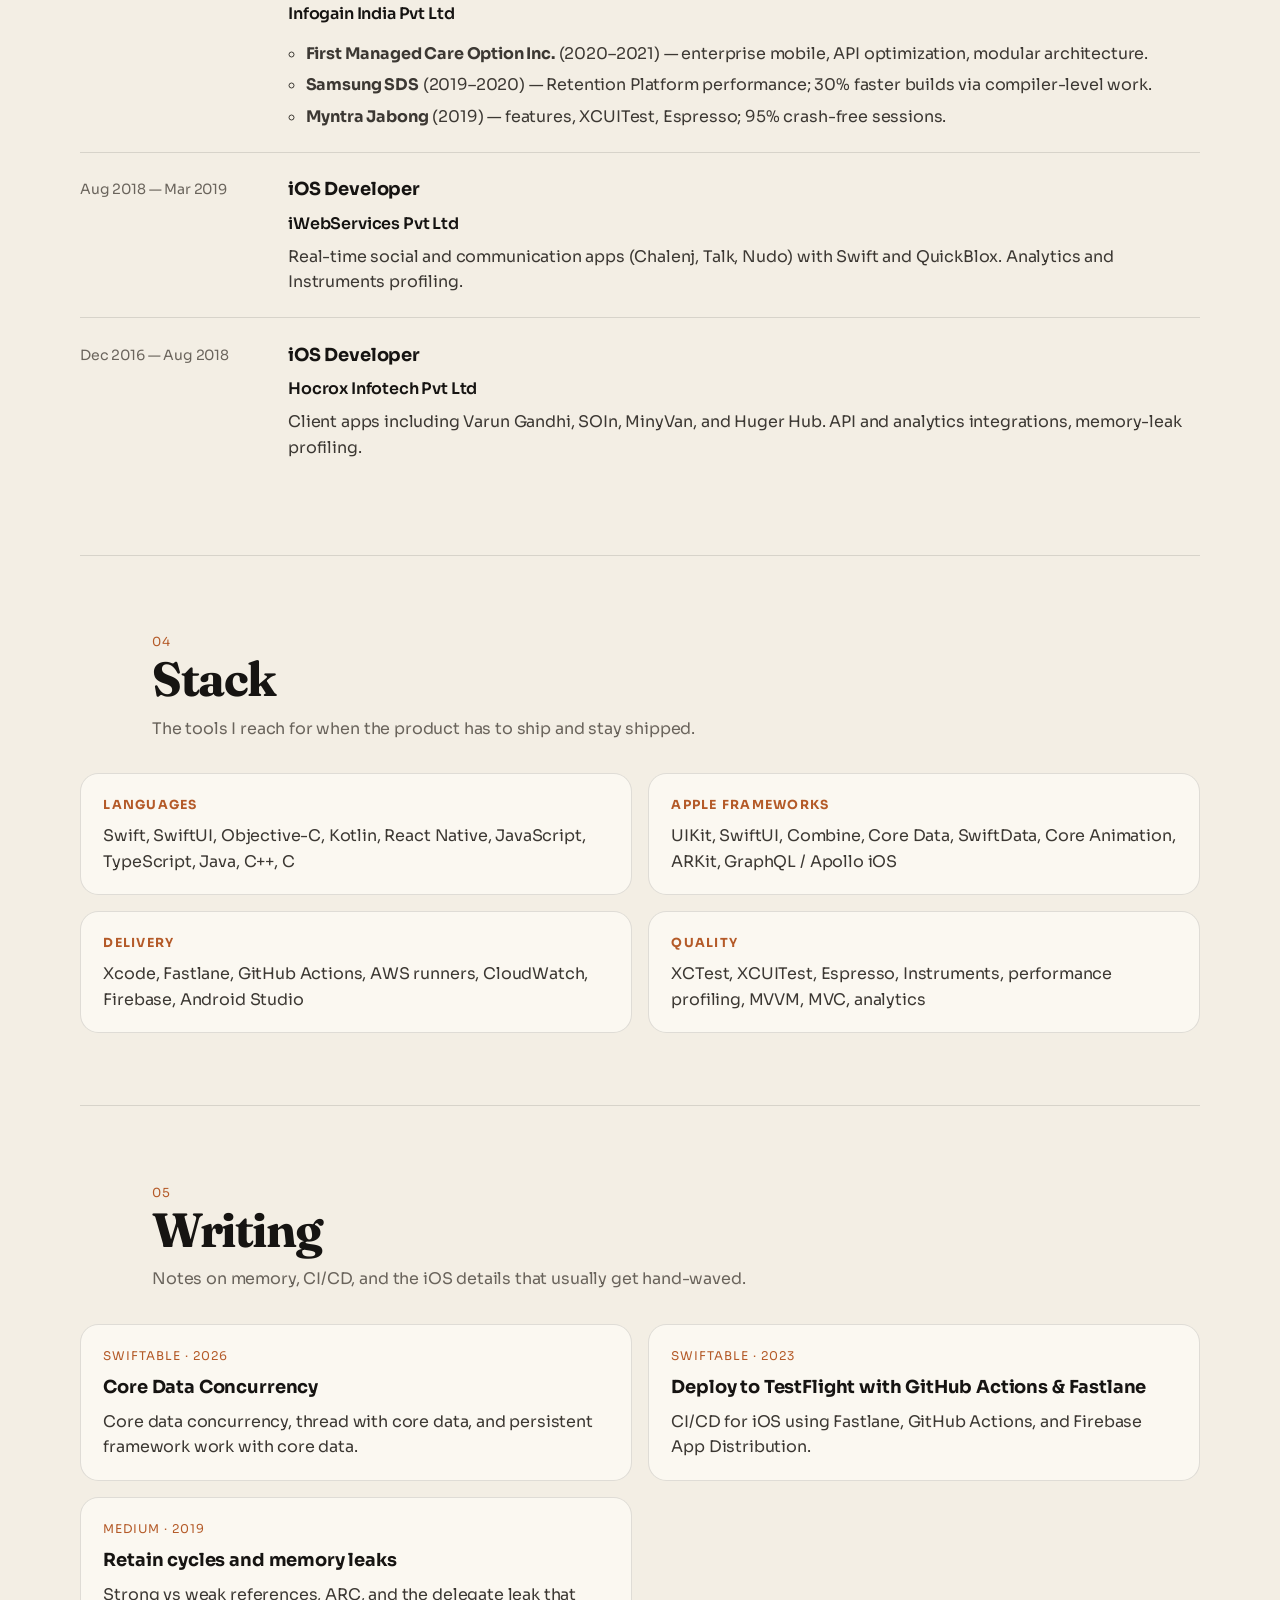
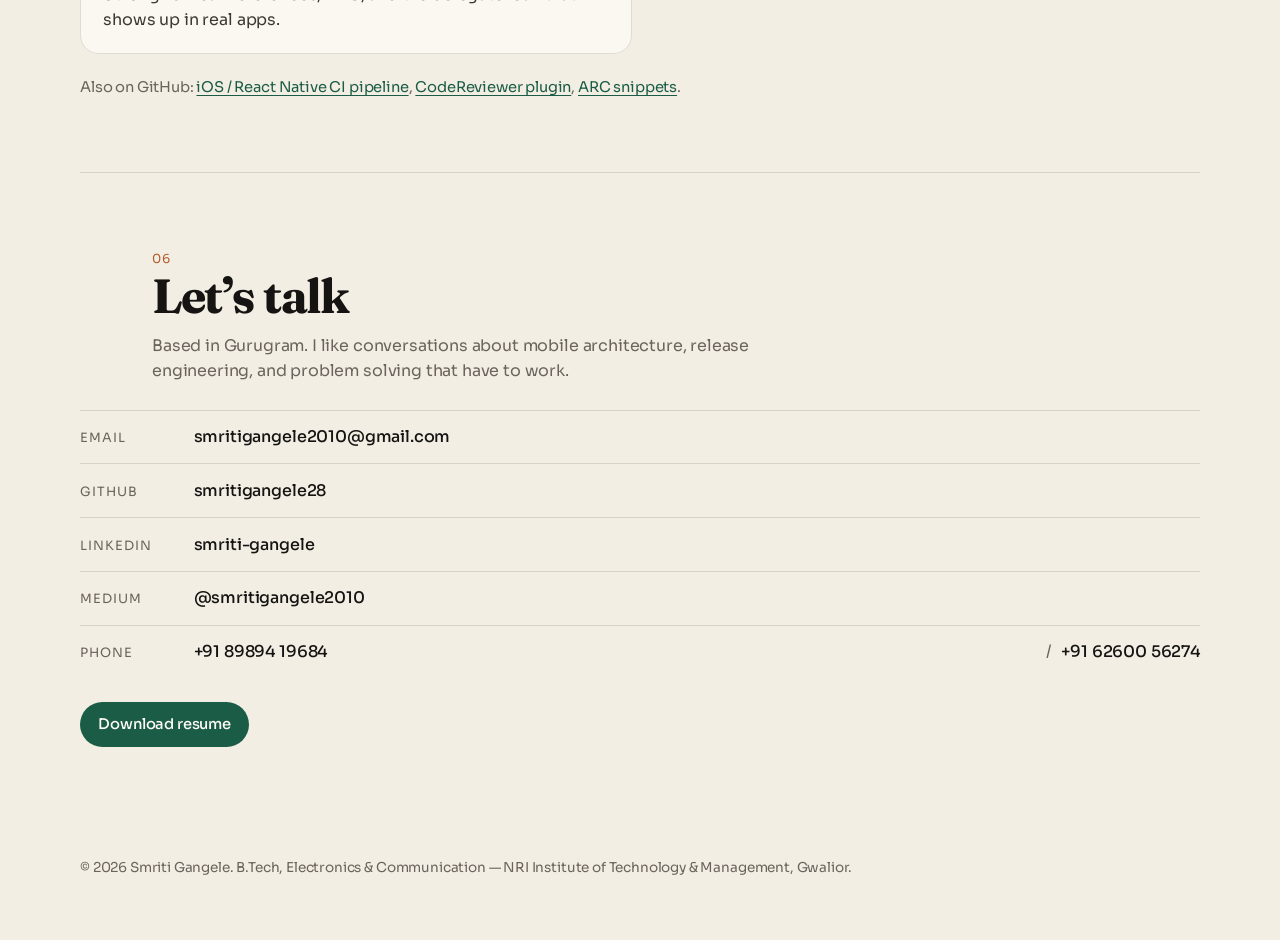
==== commit 49a8dafc: "Add writing card for Core Data Concurrency Added a new writing card for 'Core Data Concurrency' with" ====
--- a/index.html
+++ b/index.html
@@ -357,6 +357,14 @@
           <p>Notes on memory, CI/CD, and the iOS details that usually get hand-waved.</p>
         </div>
         <div class="writing-list">
+           <a
+            class="writing-card"
+            href="https://medium.com/swiftable/core-data-concurrency-b627ce2e239e"
+          >
+            <p class="work-meta">Swiftable · 2026</p>
+            <h3>Core Data Concurrency</h3>
+            <p>Core data concurrency, thread with core data, and persistent framework work with core data.</p>
+          </a>
           <a
             class="writing-card"
             href="https://medium.com/swiftable/build-and-deploy-the-app-to-testflight-using-github-actions-with-fastlane-and-app-distribution-ff1786a8bf72"
@@ -388,7 +396,7 @@
           <h2>Let’s talk</h2>
           <p>
             Based in Gurugram. I like conversations about mobile architecture,
-            release engineering, and healthcare products that have to work.
+            release engineering, and problem solving that have to work.
           </p>
         </div>
         <ul class="contact-list">
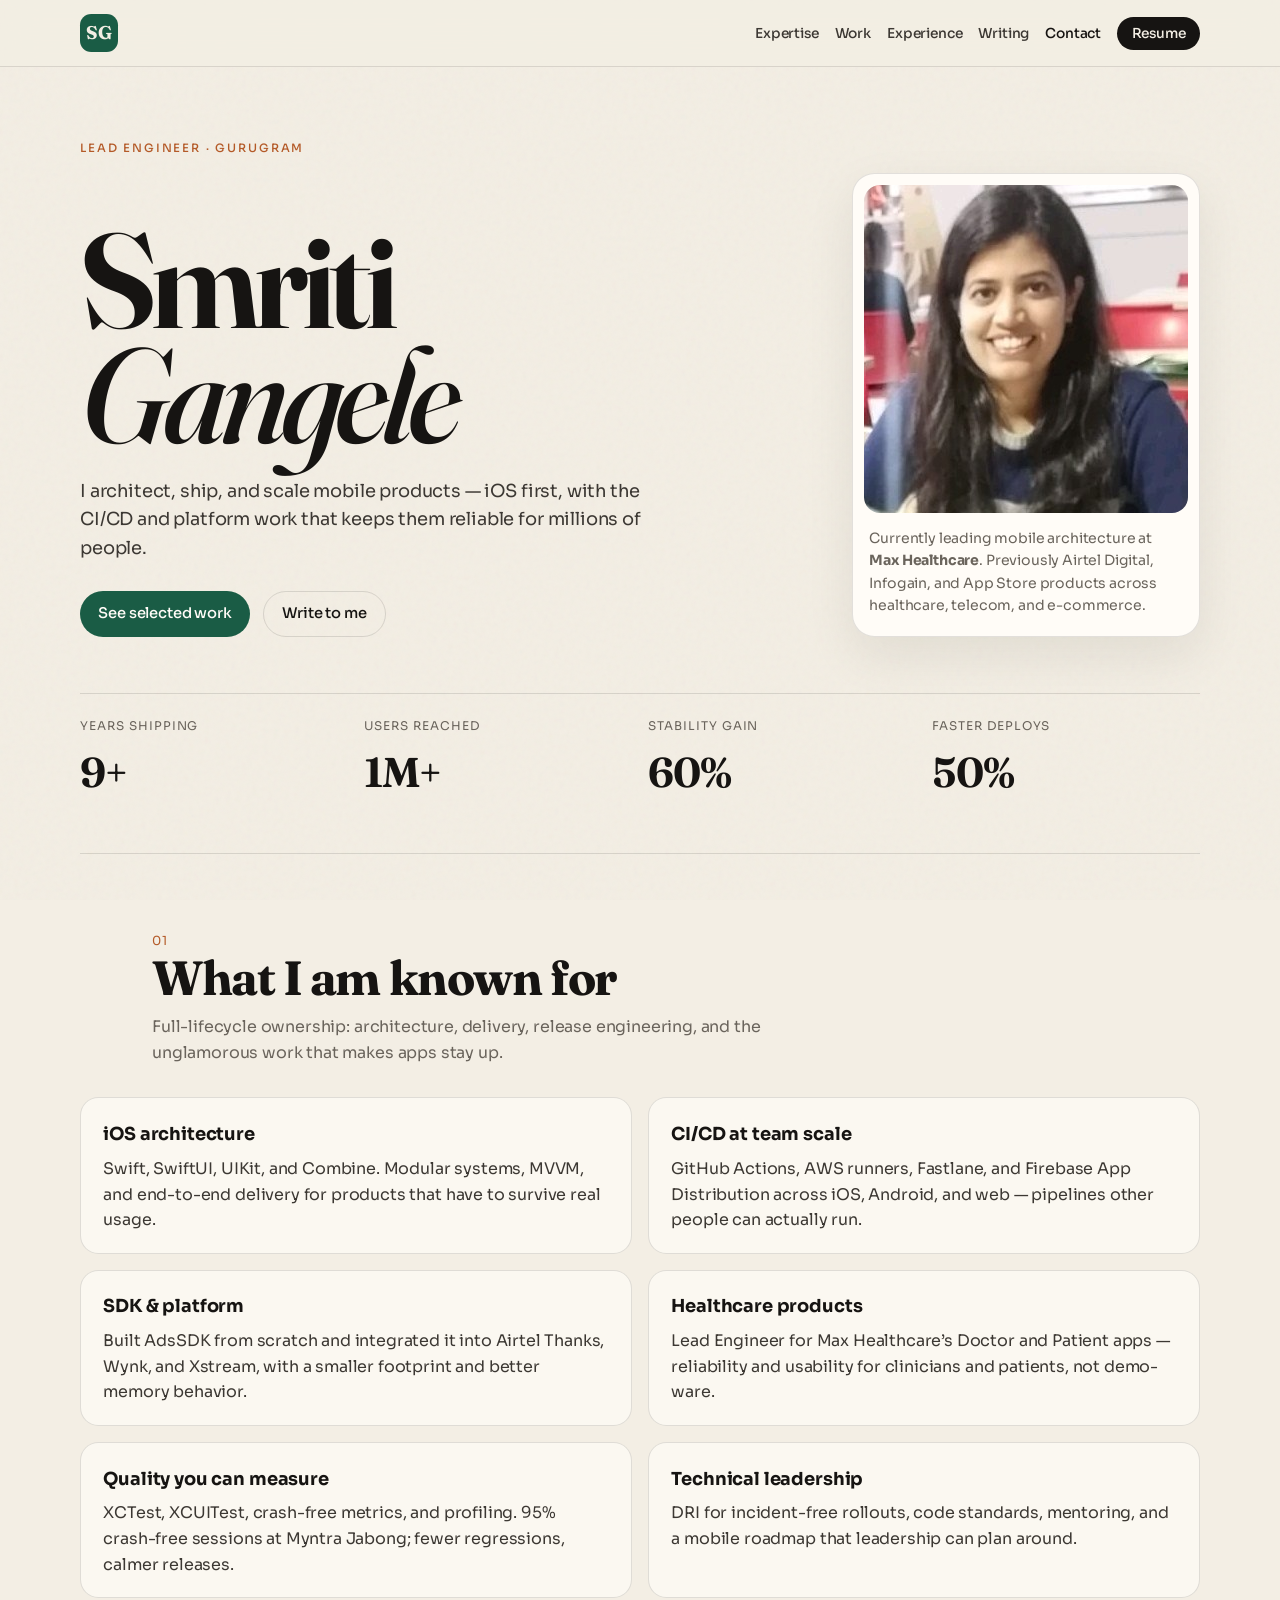
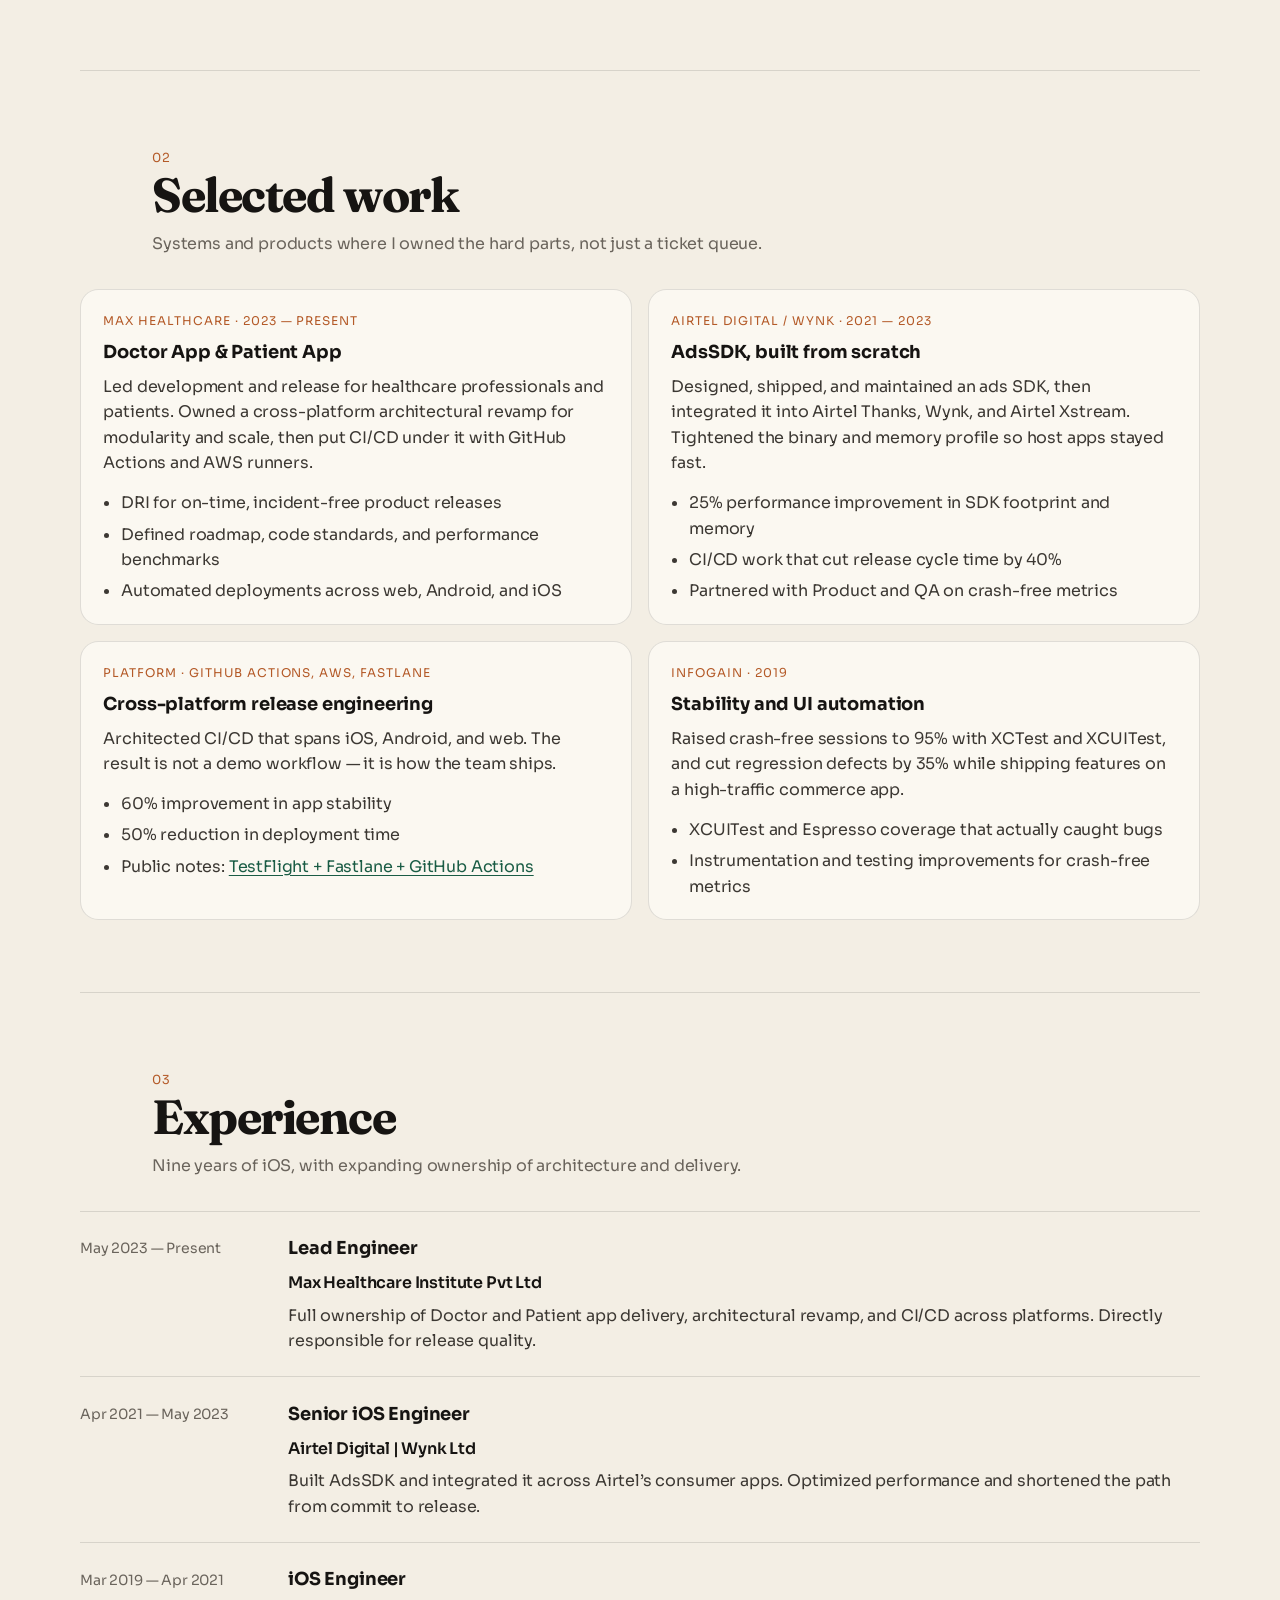
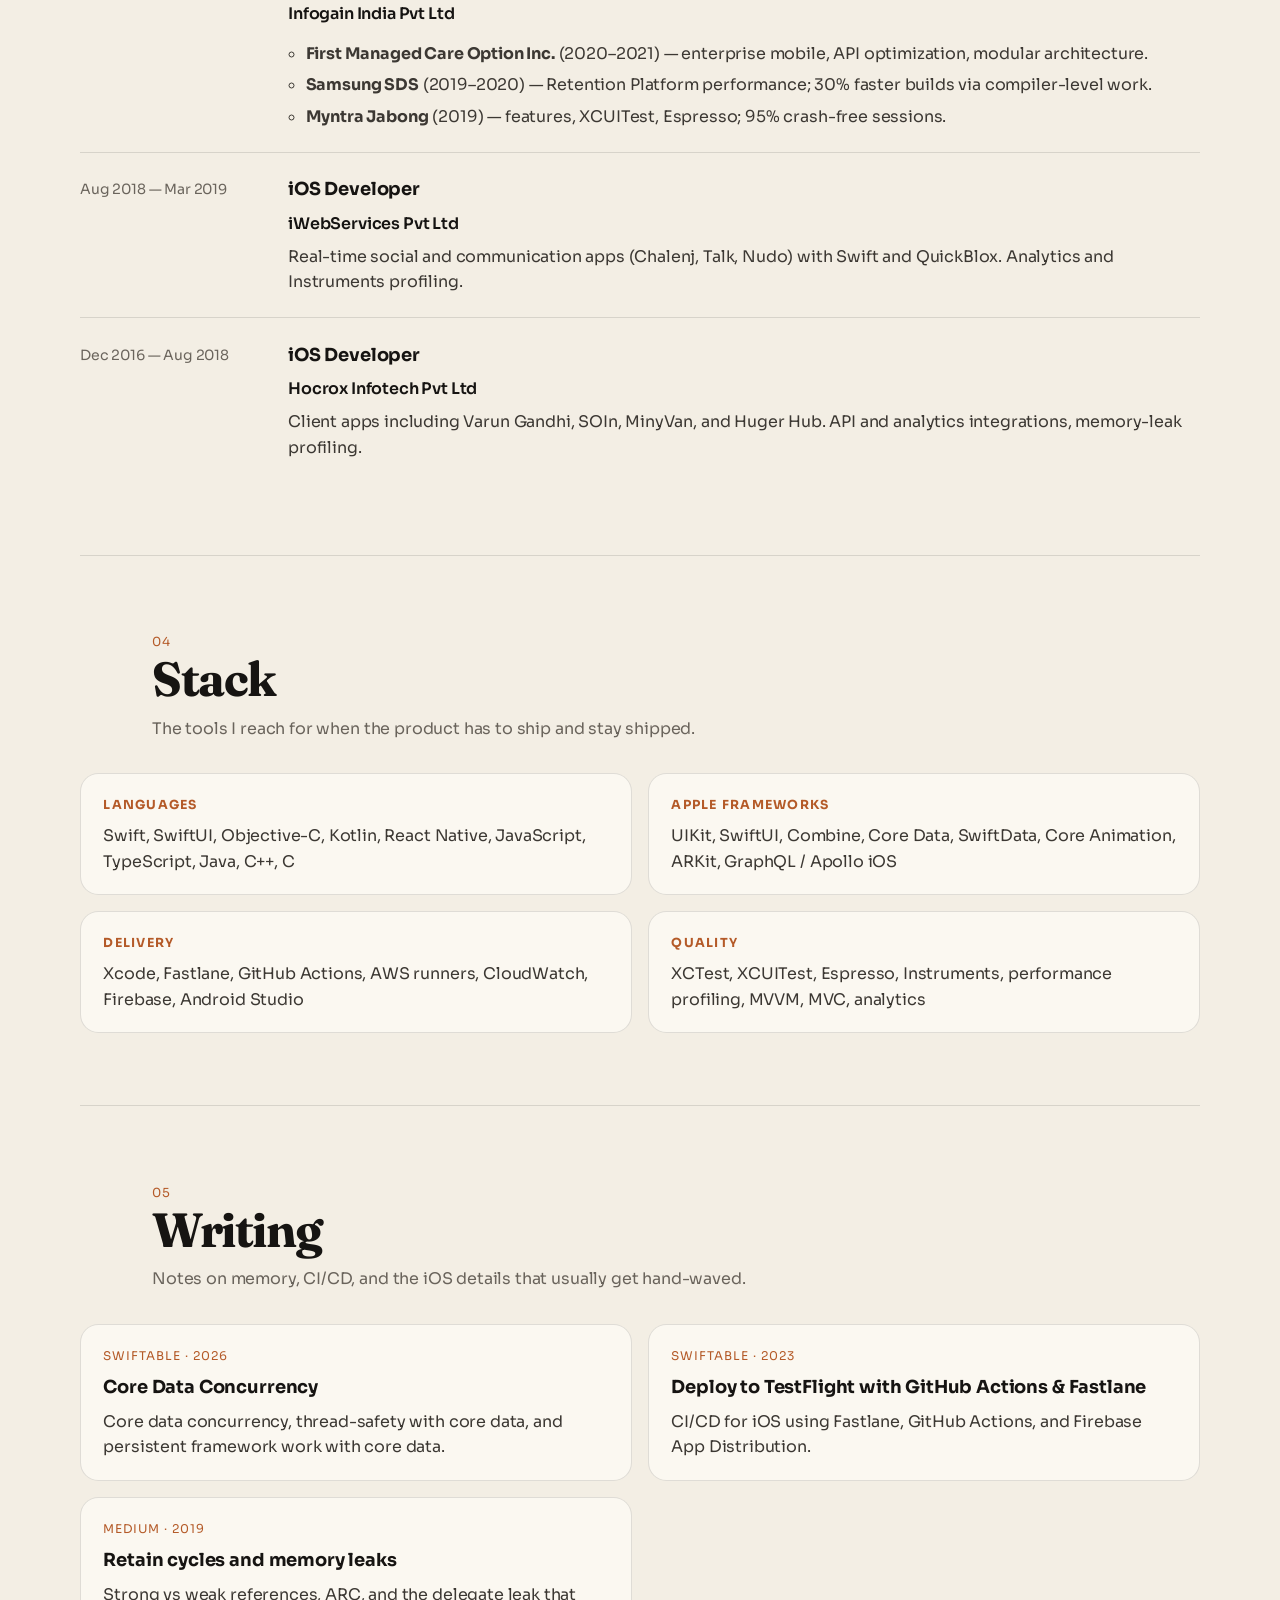
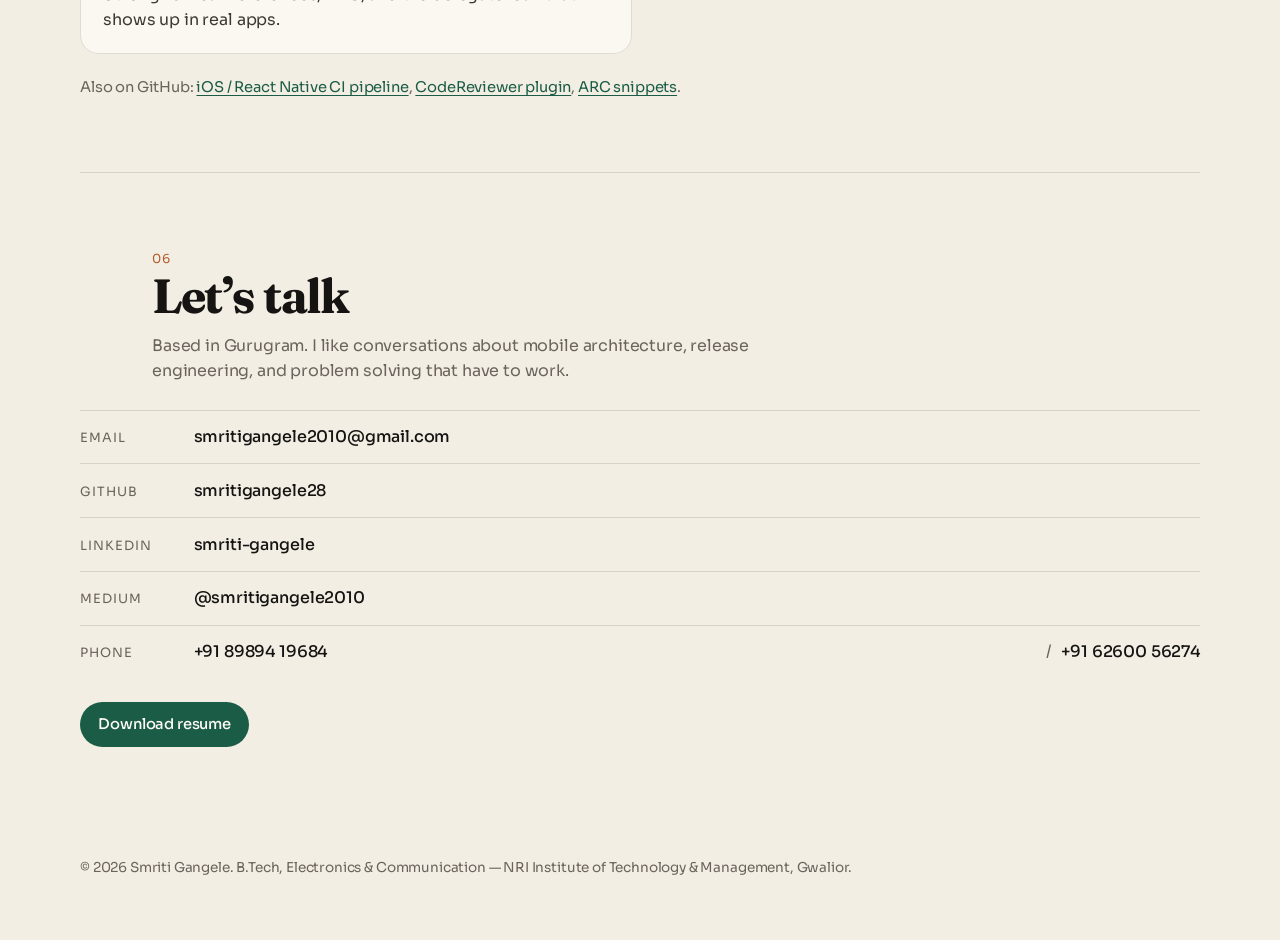
==== commit a8fe0c17: "Improve description for Core Data Concurrency Updated description for Core Data Concurrency article." ====
--- a/index.html
+++ b/index.html
@@ -363,7 +363,7 @@
           >
             <p class="work-meta">Swiftable · 2026</p>
             <h3>Core Data Concurrency</h3>
-            <p>Core data concurrency, thread with core data, and persistent framework work with core data.</p>
+            <p>Core data concurrency, thread-safety with core data, and persistent framework work with core data.</p>
           </a>
           <a
             class="writing-card"
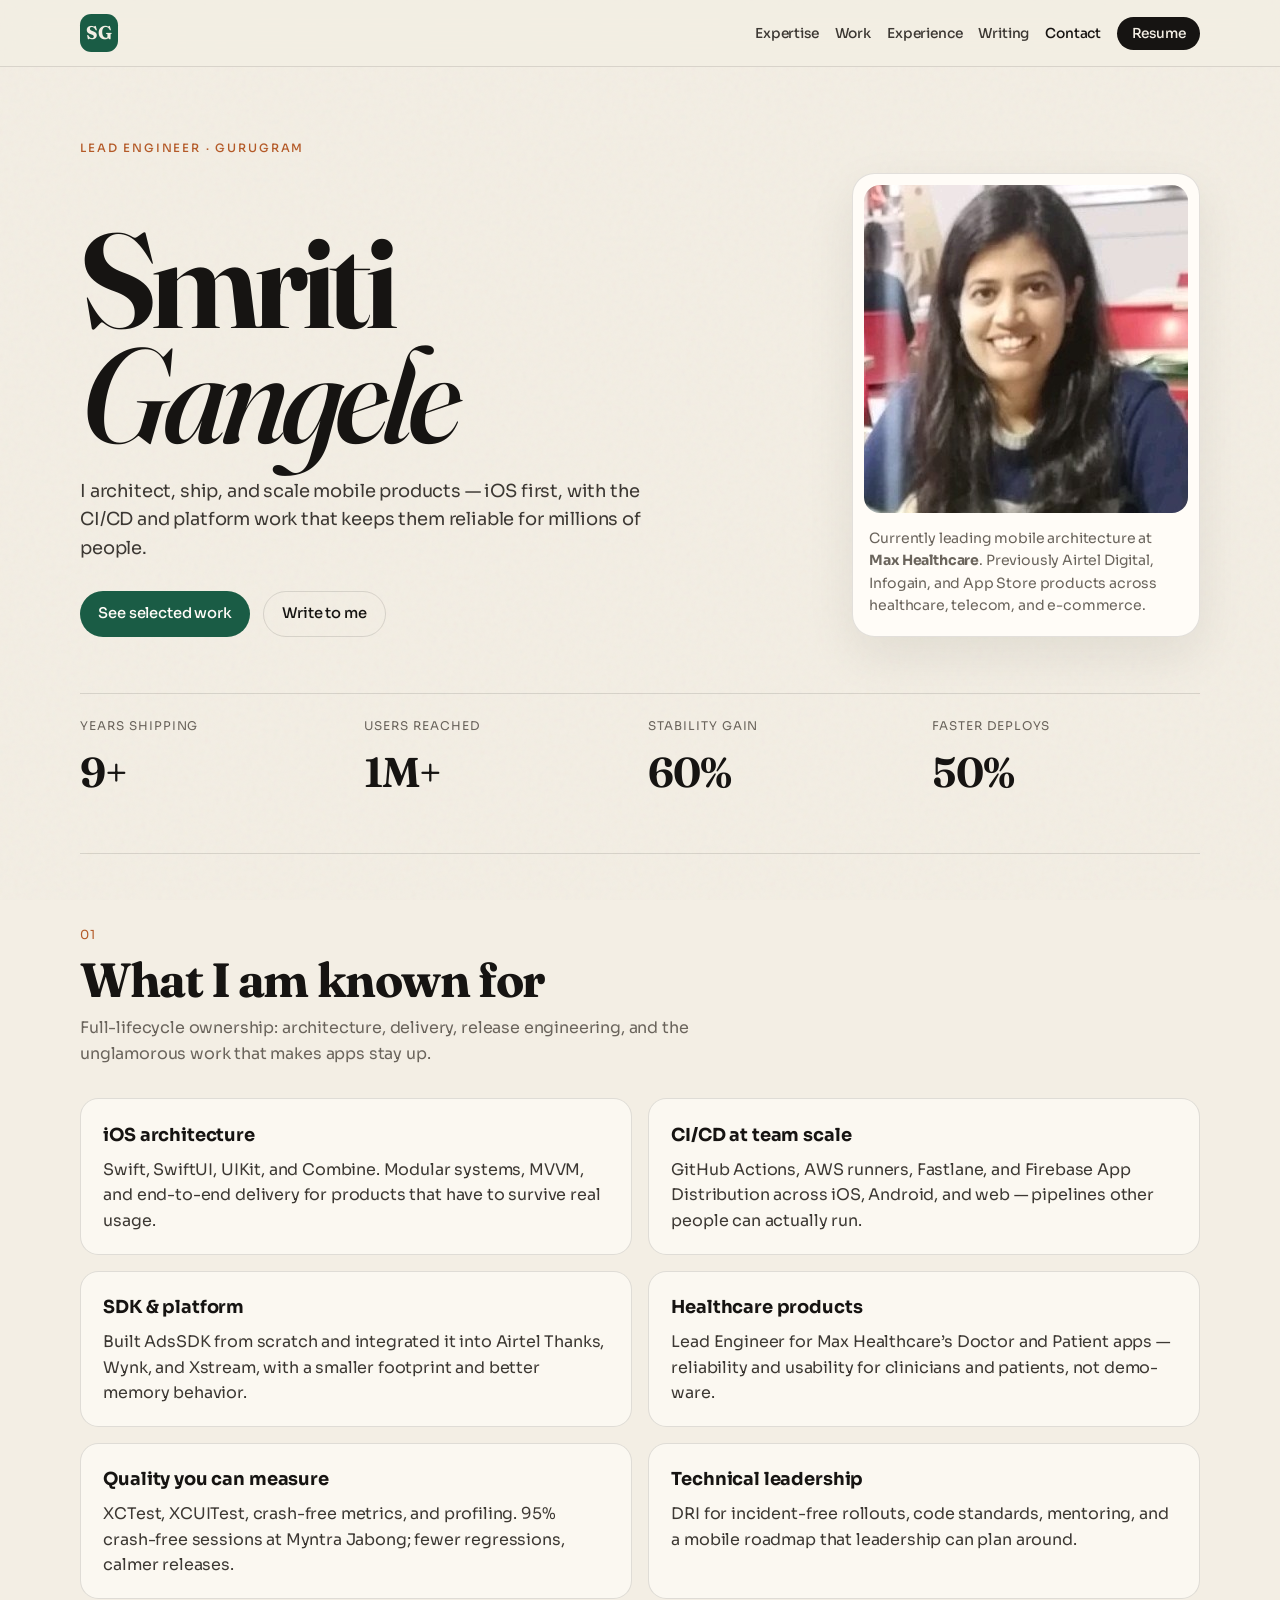
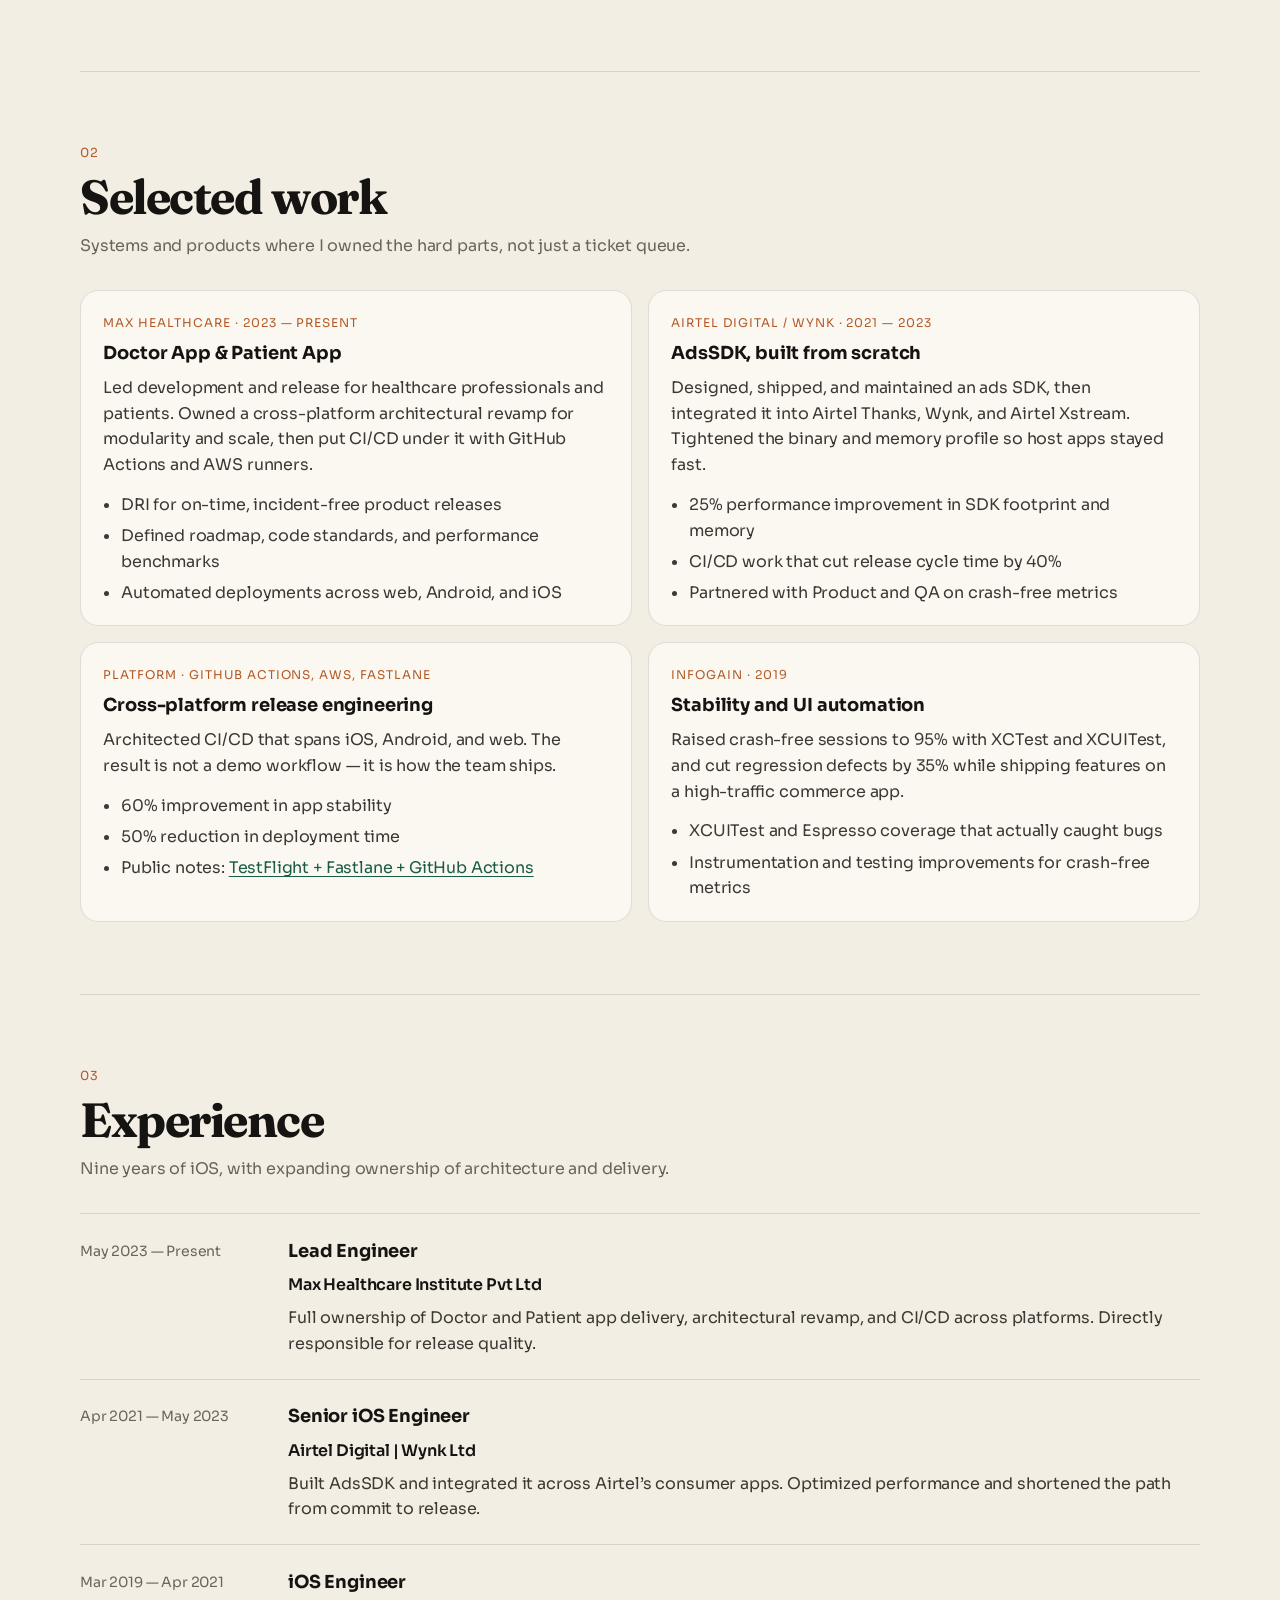
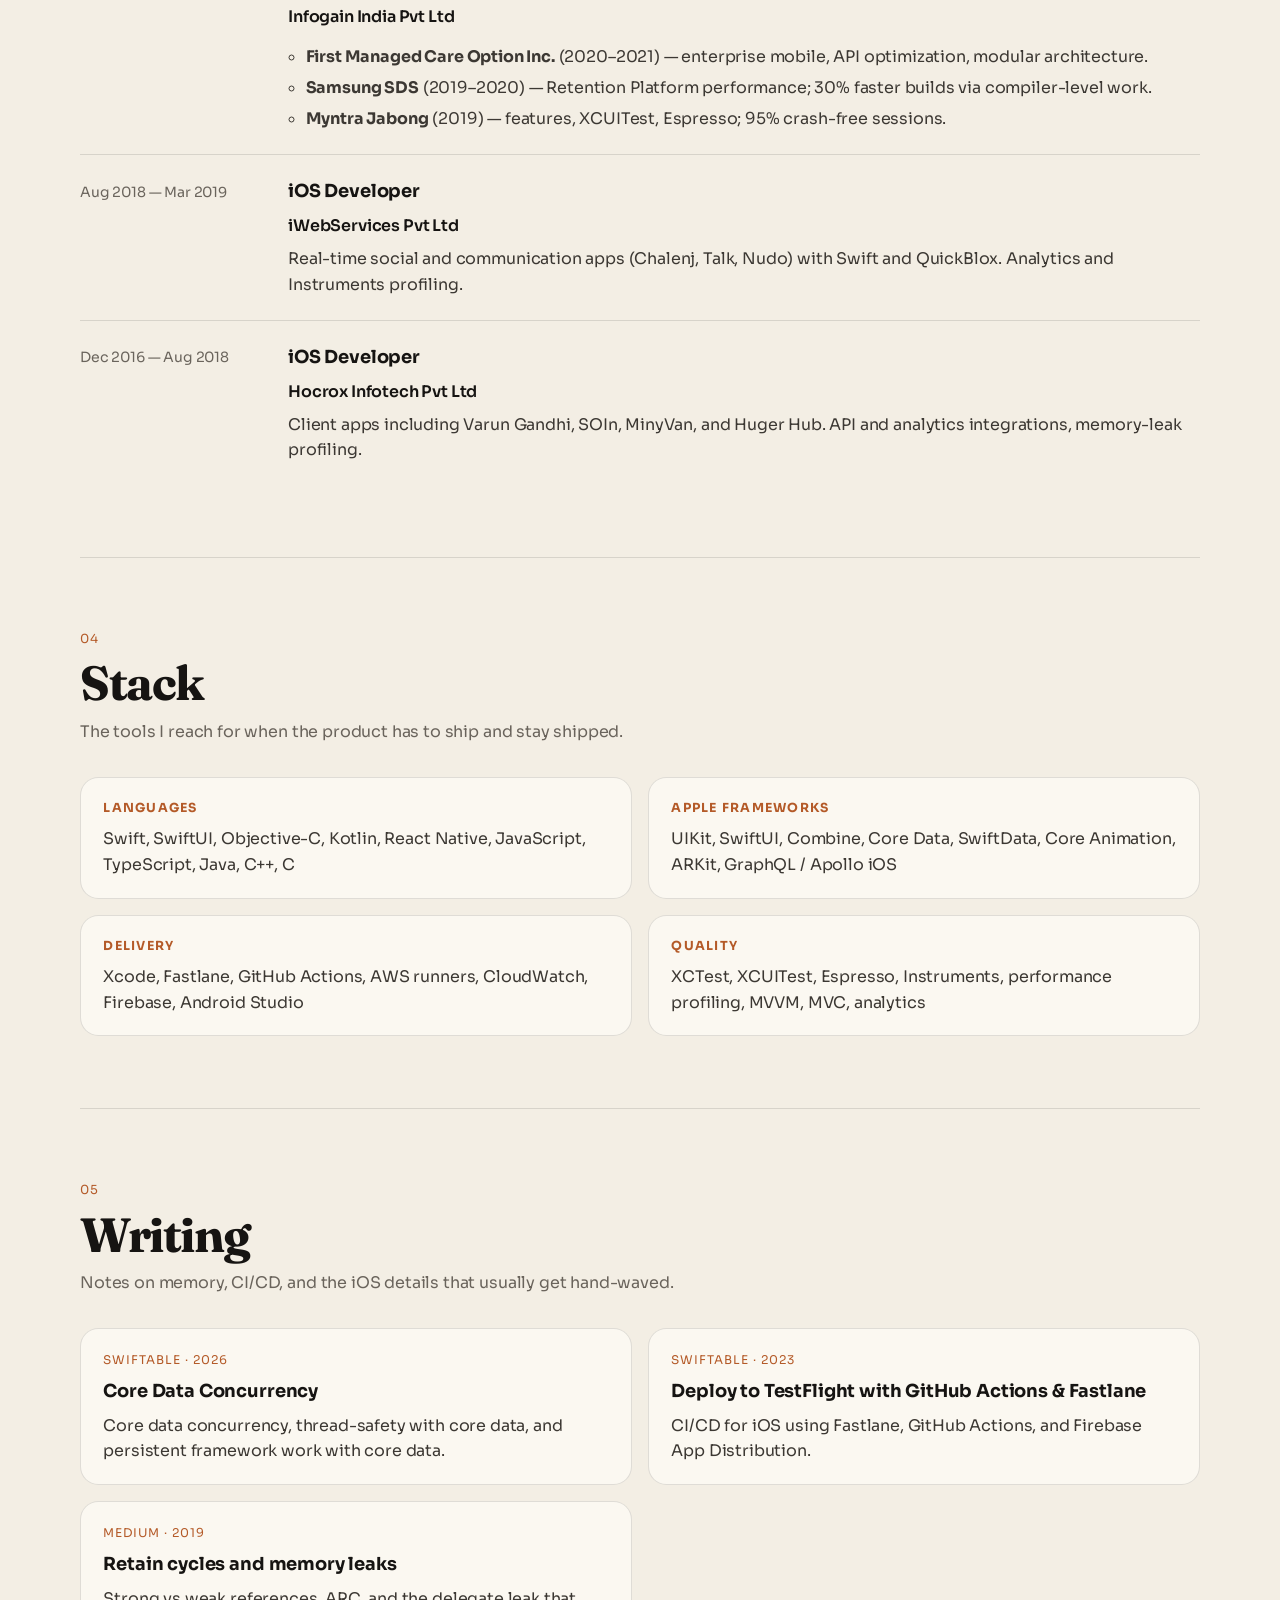
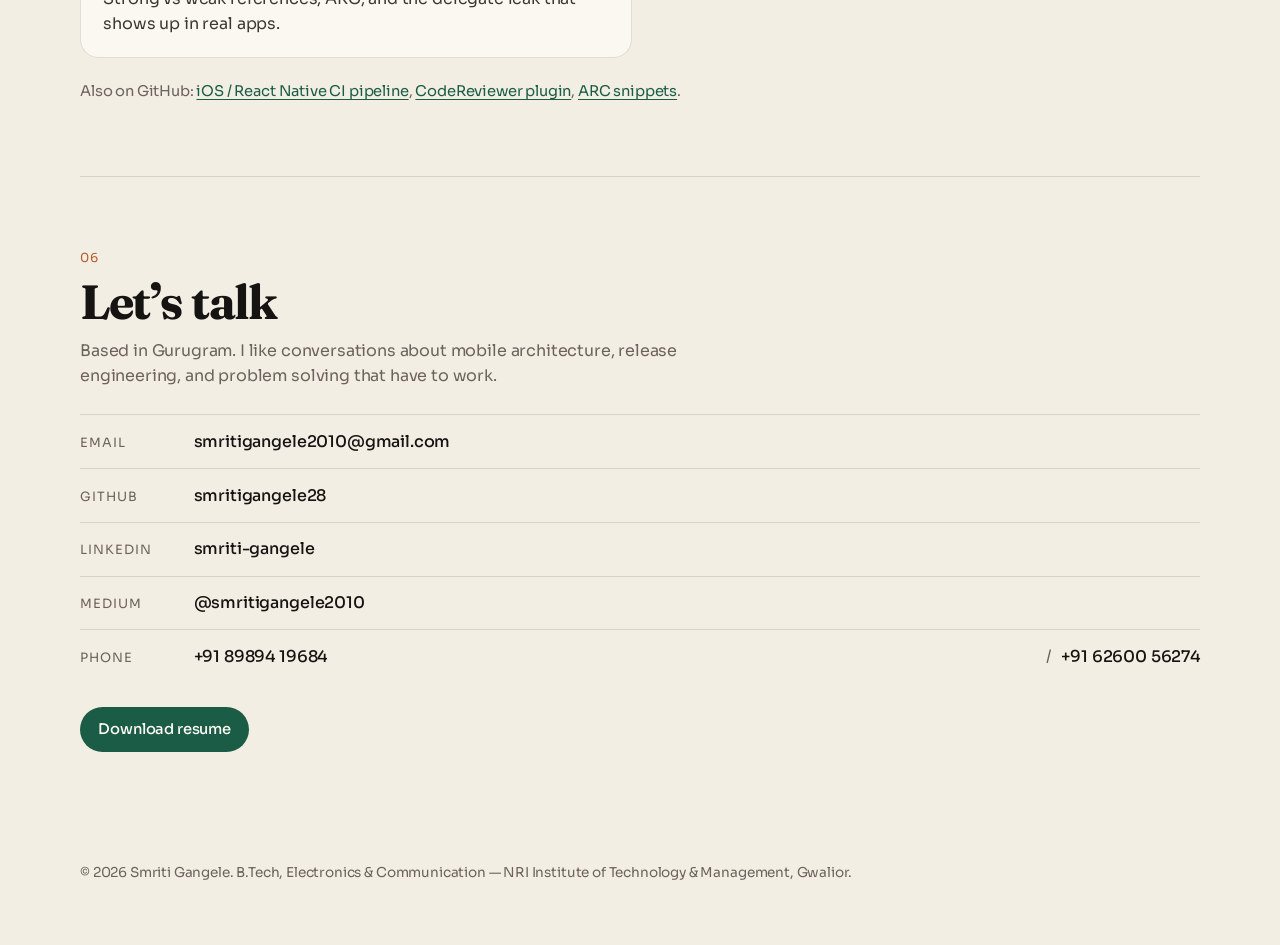
==== commit d2655961: "Updated the headers" ====
--- a/index.html
+++ b/index.html
@@ -27,7 +27,7 @@
       href="https://fonts.googleapis.com/css2?family=Fraunces:ital,opsz,wght@0,9..144,500;0,9..144,650;0,9..144,700;1,9..144,500&family=Sora:wght@300;400;500;600&display=swap"
       rel="stylesheet"
     />
-    <link rel="stylesheet" href="styles.css" />
+    <link rel="stylesheet" href="styles.css?v=2" />
     <script type="application/ld+json">
       {
         "@context": "https://schema.org",
--- a/styles.css
+++ b/styles.css
@@ -299,27 +299,21 @@
 }
 
 .section-head {
-  display: grid;
-  grid-template-columns: 3.5rem 1fr;
-  column-gap: 1rem;
+  display: flex;
+  flex-direction: column;
+  align-items: flex-start;
   margin-bottom: 2rem;
 }
 
-.section-head h2,
-.section-head p {
-  grid-column: 2;
-}
-
 .index {
-  grid-row: 1 / span 3;
-  margin: 0.35rem 0 0;
+  margin: 0 0 0.45rem;
   font-size: 0.78rem;
   letter-spacing: 0.12em;
   color: var(--copper);
 }
 
 h2 {
-  margin: 0 0 0.6rem;
+  margin: 0 0 0.55rem;
   font-family: var(--serif);
   font-size: clamp(2rem, 4vw, 3rem);
   letter-spacing: -0.03em;
@@ -538,20 +532,6 @@
     font-size: clamp(3.2rem, 18vw, 5.2rem);
   }
 
-  .section-head {
-    grid-template-columns: 1fr;
-  }
-
-  .index {
-    grid-row: auto;
-    margin-bottom: 0.4rem;
-  }
-
-  .section-head h2,
-  .section-head p {
-    grid-column: auto;
-  }
-
   .metrics {
     grid-template-columns: 1fr 1fr;
   }
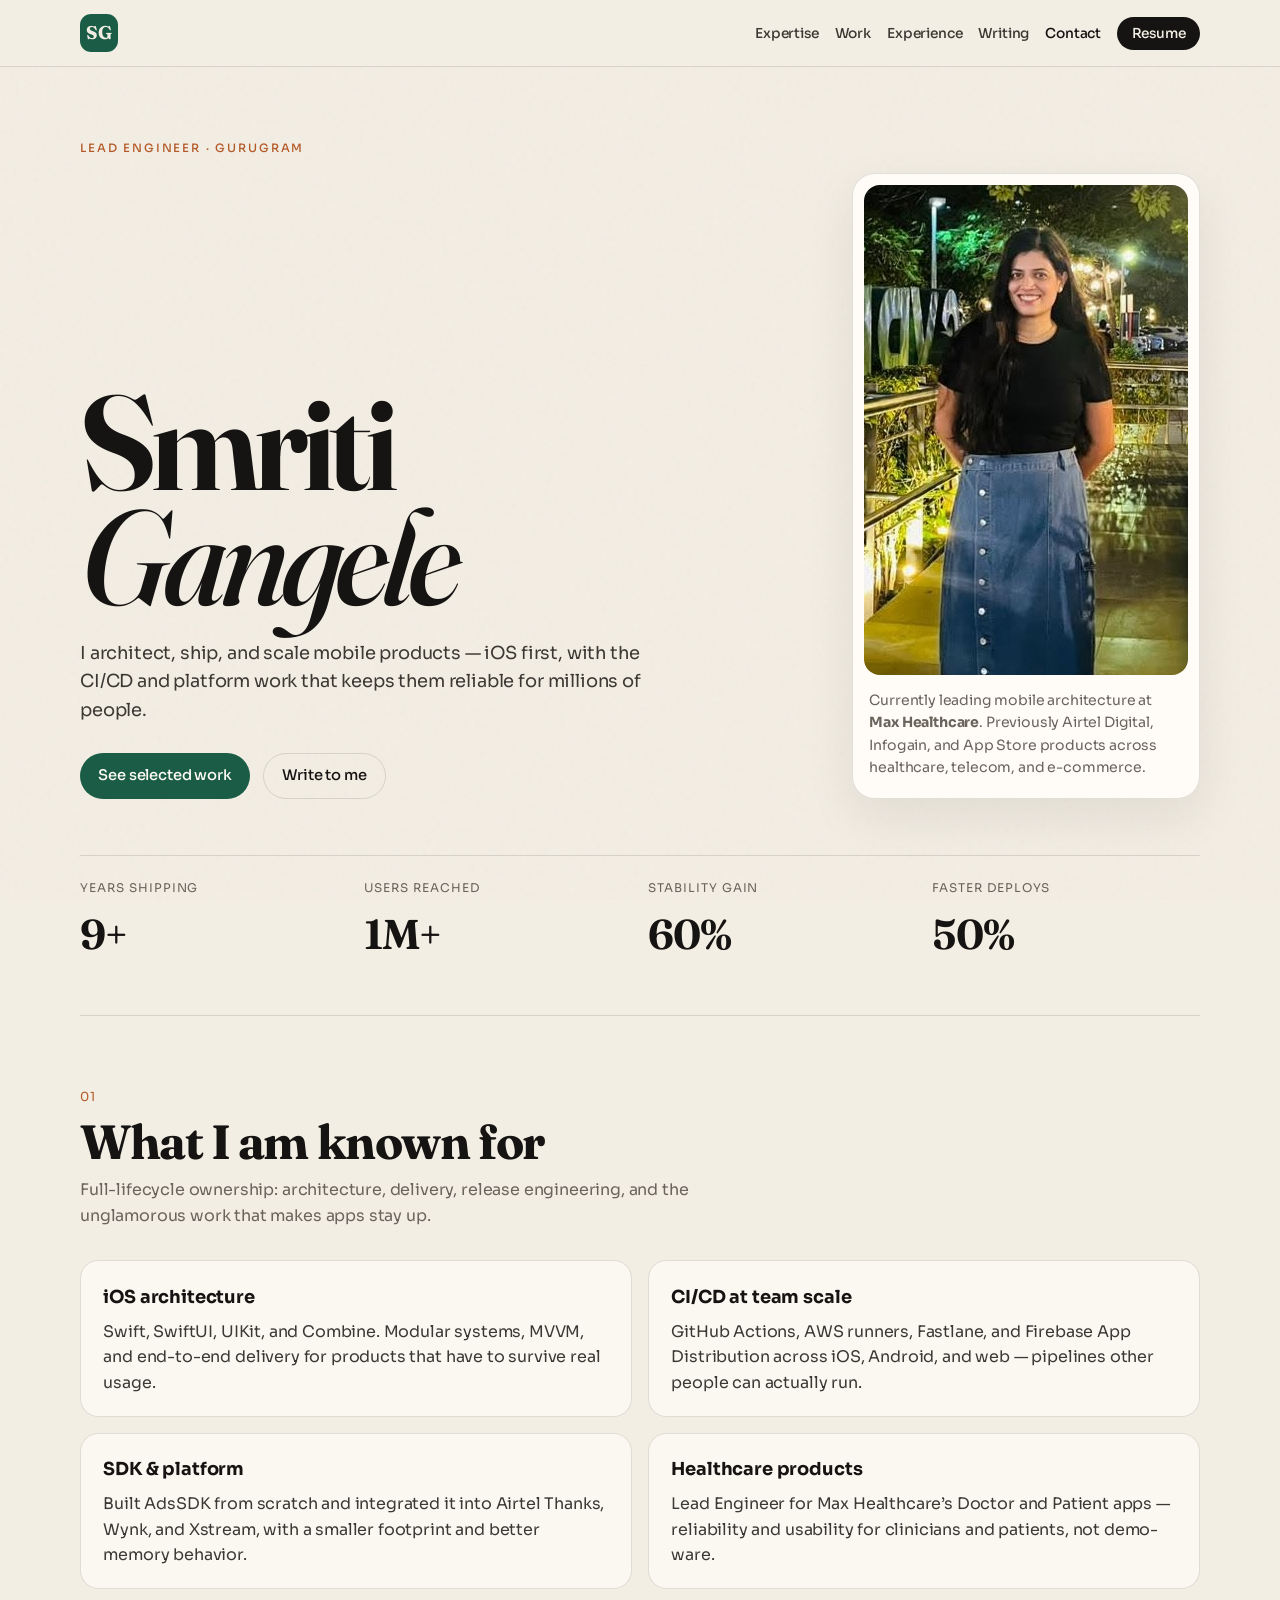
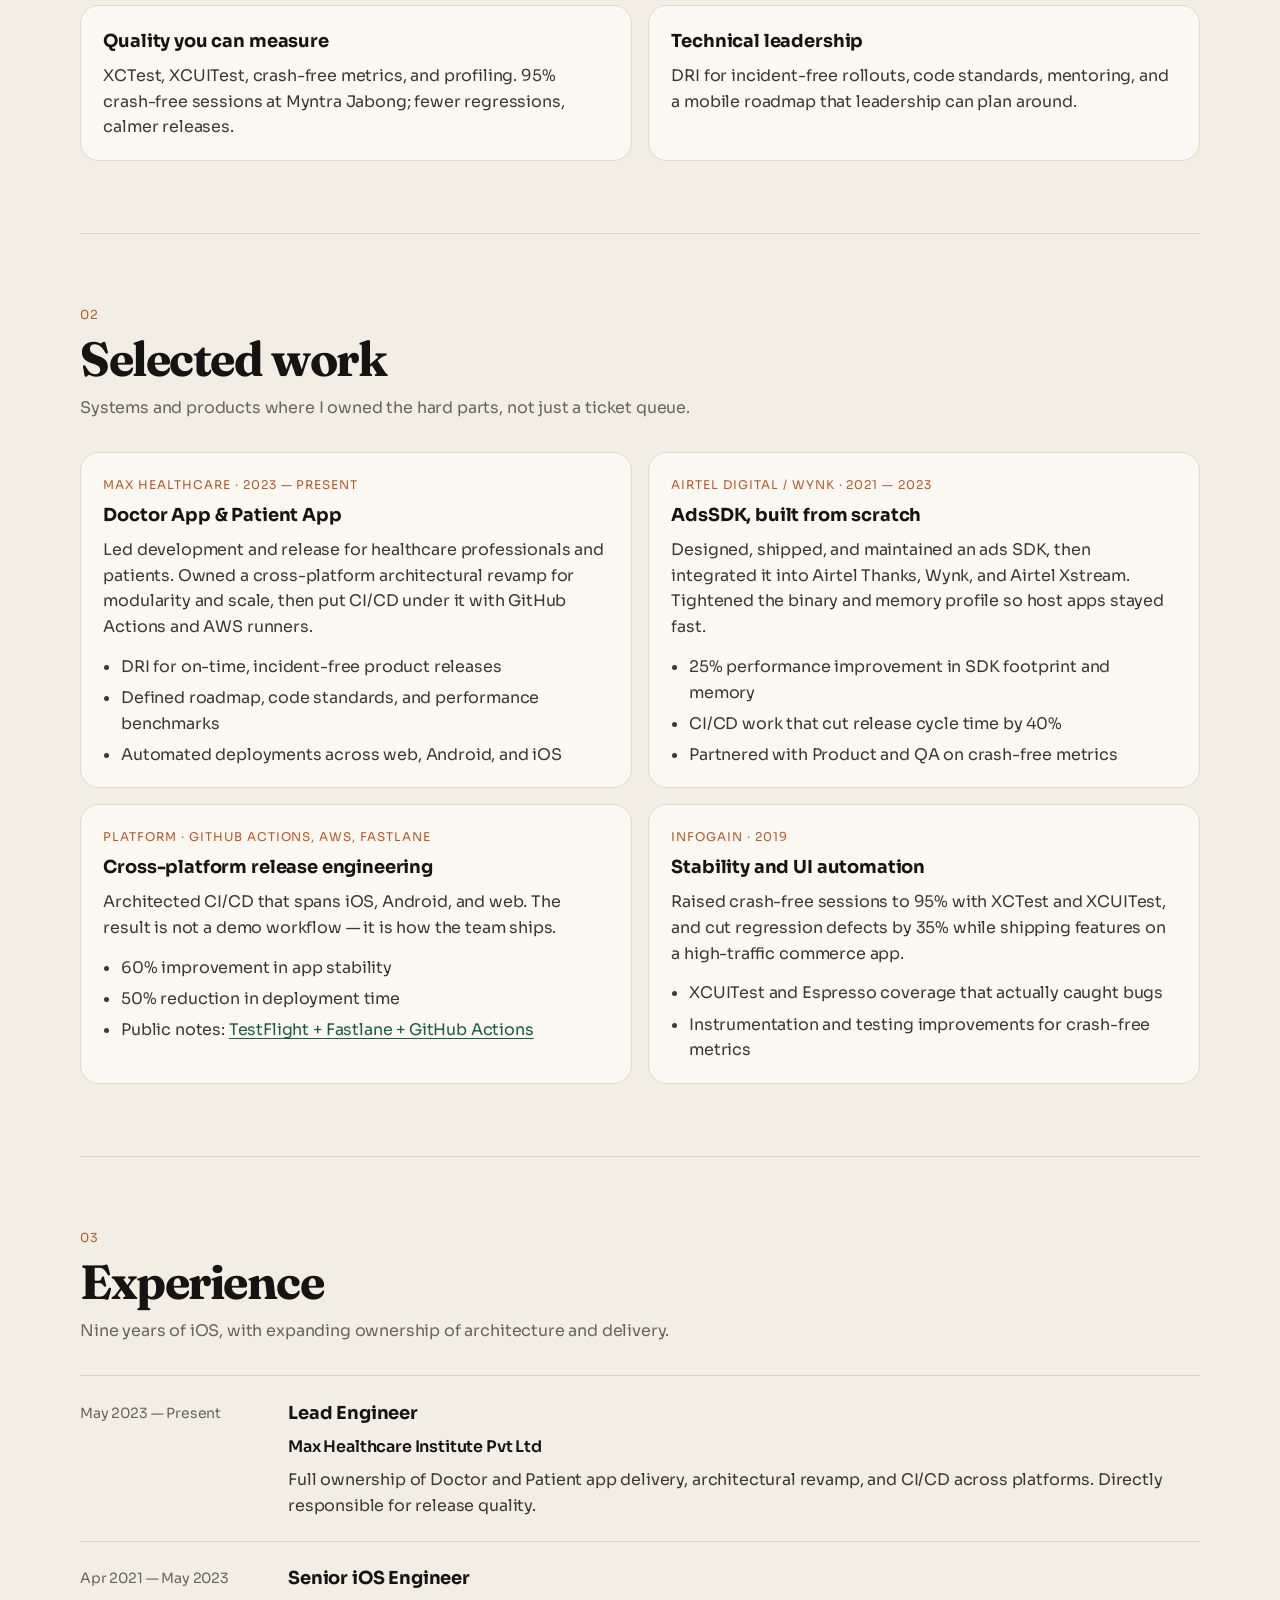
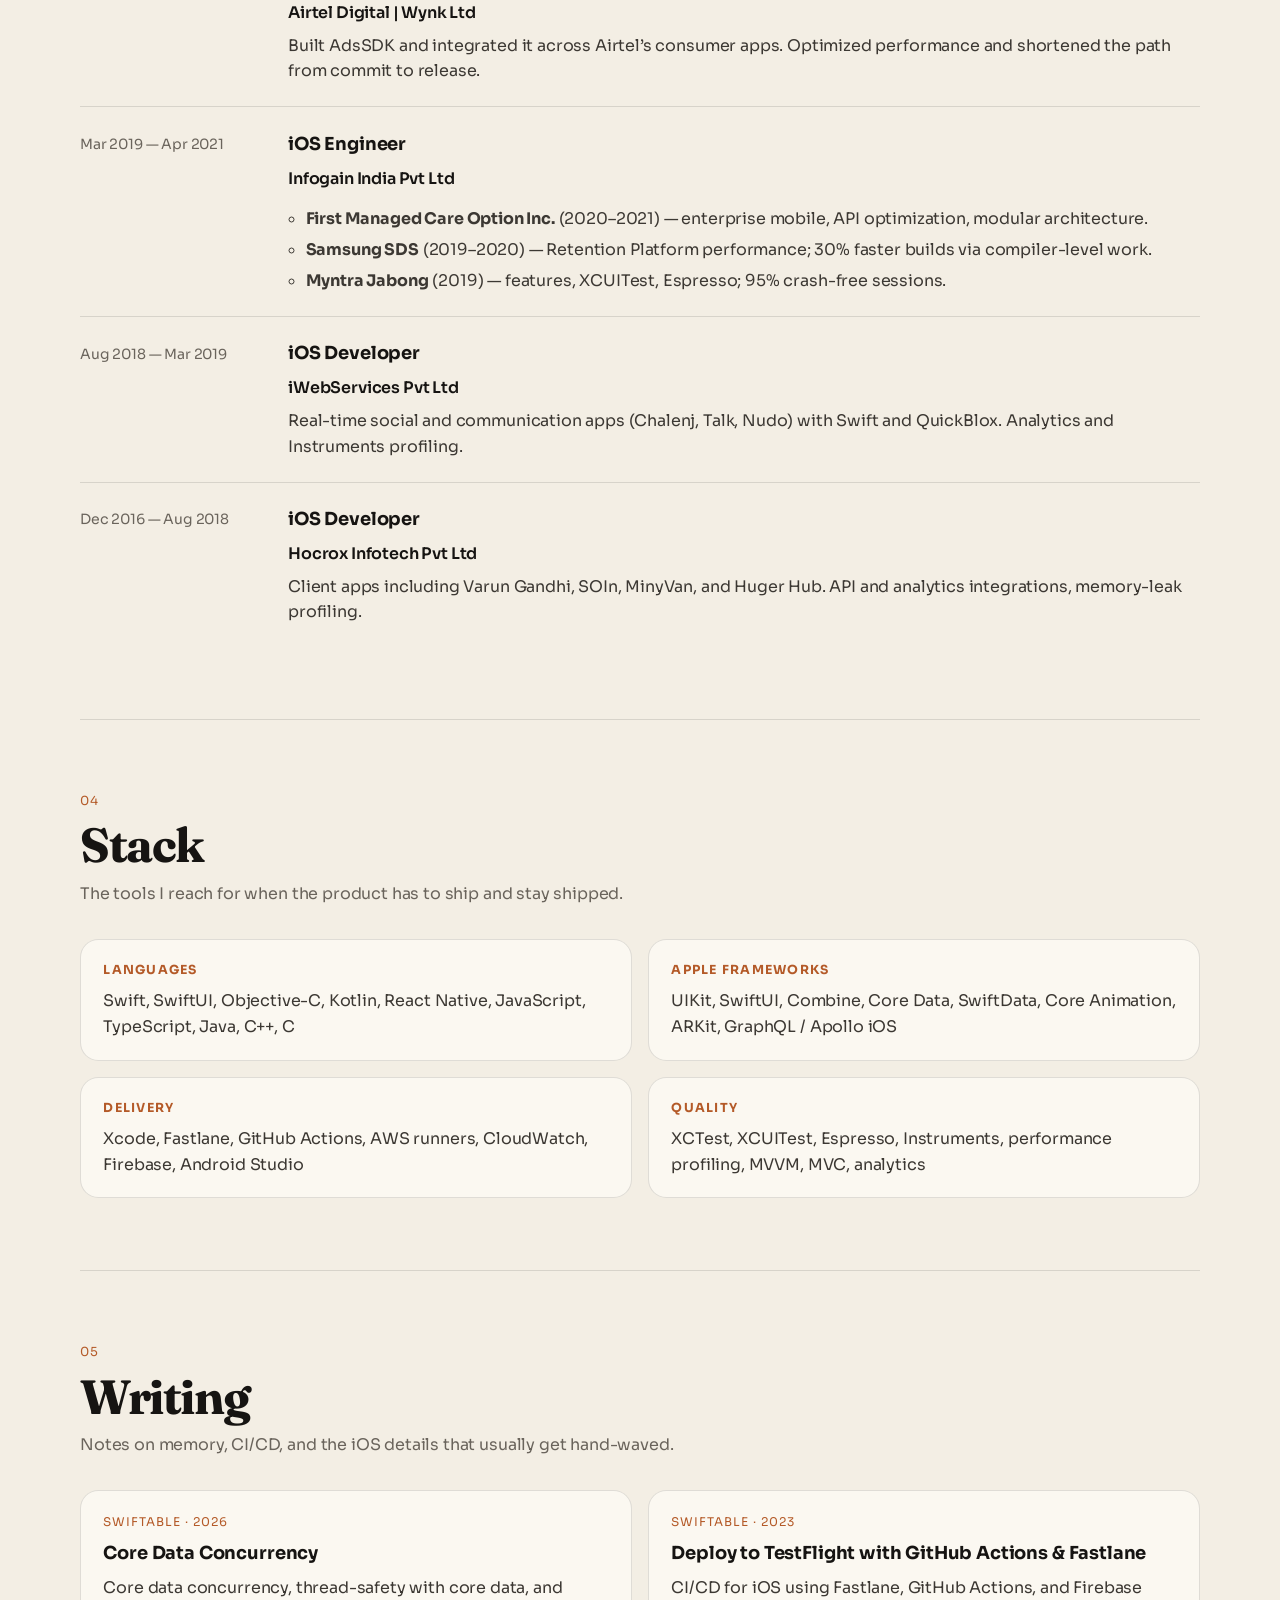
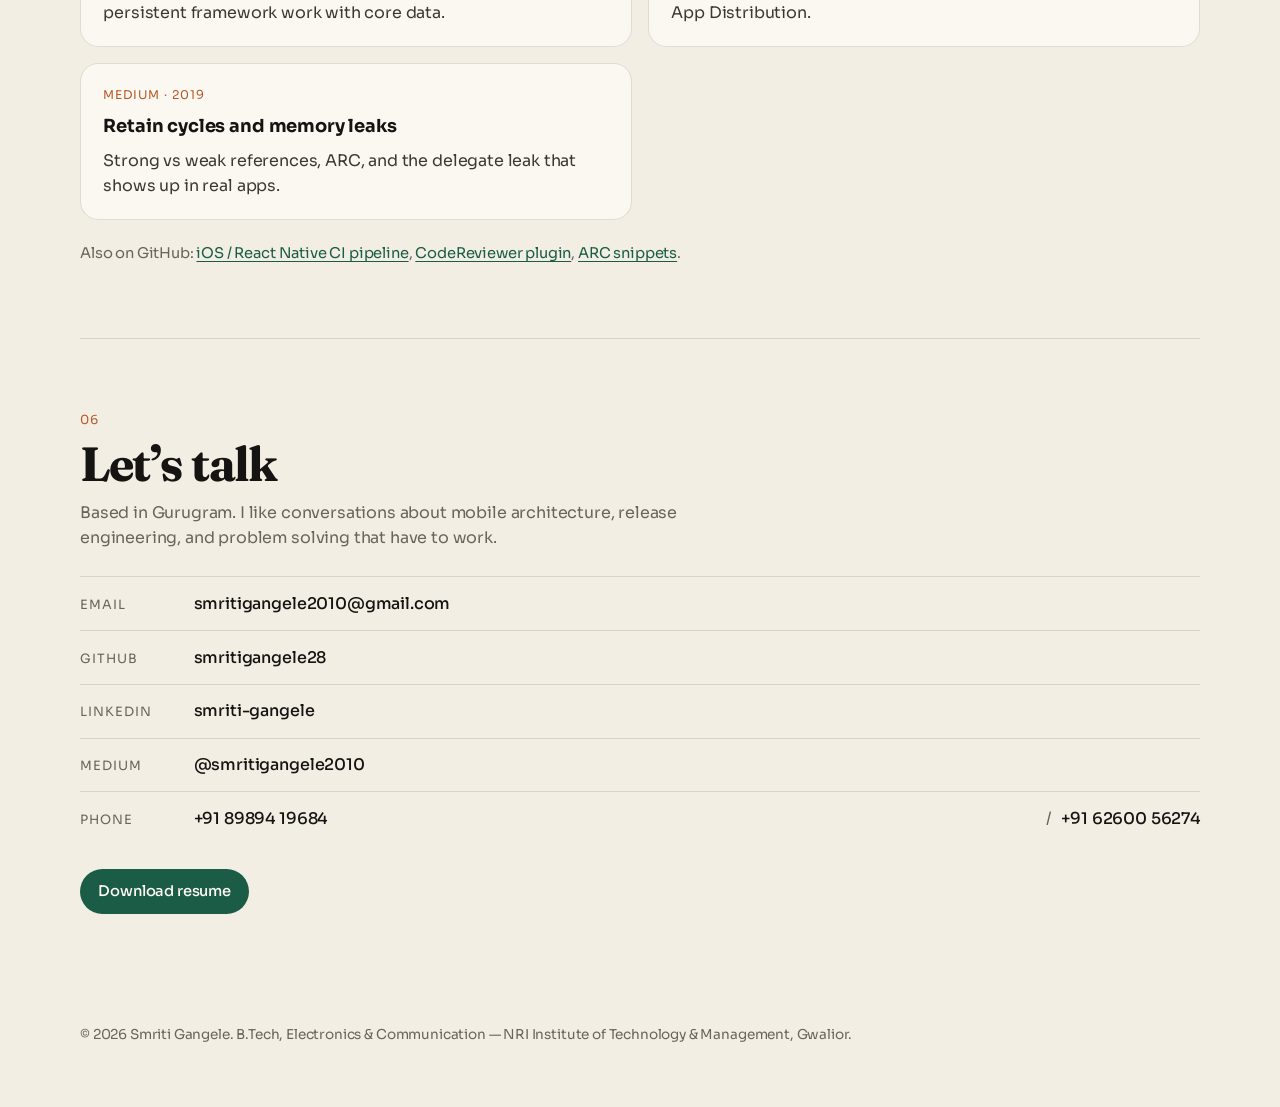
==== commit 05daccb3: "Updated the profile picture" ====
--- a/index.html
+++ b/index.html
@@ -16,18 +16,18 @@
     />
     <meta property="og:type" content="website" />
     <meta property="og:url" content="https://smritigangele28.github.io/" />
-    <meta property="og:image" content="https://smritigangele28.github.io/assets/avatar.png" />
+    <meta property="og:image" content="https://smritigangele28.github.io/assets/Smriti_pic.jpg" />
     <meta name="twitter:card" content="summary" />
     <link rel="canonical" href="https://smritigangele28.github.io/" />
     <link rel="icon" href="assets/favicon.svg" type="image/svg+xml" />
-    <link rel="apple-touch-icon" href="assets/avatar.png" />
+    <link rel="apple-touch-icon" href="assets/Smriti_pic.jpg" />
     <link rel="preconnect" href="https://fonts.googleapis.com" />
     <link rel="preconnect" href="https://fonts.gstatic.com" crossorigin />
     <link
       href="https://fonts.googleapis.com/css2?family=Fraunces:ital,opsz,wght@0,9..144,500;0,9..144,650;0,9..144,700;1,9..144,500&family=Sora:wght@300;400;500;600&display=swap"
       rel="stylesheet"
     />
-    <link rel="stylesheet" href="styles.css?v=2" />
+    <link rel="stylesheet" href="styles.css?v=3" />
     <script type="application/ld+json">
       {
         "@context": "https://schema.org",
@@ -40,7 +40,7 @@
         },
         "email": "mailto:smritigangele2010@gmail.com",
         "url": "https://smritigangele28.github.io",
-        "image": "https://smritigangele28.github.io/assets/avatar.png",
+        "image": "https://smritigangele28.github.io/assets/Smriti_pic.jpg",
         "sameAs": [
           "https://github.com/smritigangele28",
           "https://www.linkedin.com/in/smriti-gangele-b7192074",
@@ -91,10 +91,10 @@
           </div>
           <aside class="portrait-card">
             <img
-              src="assets/avatar.png"
+              src="assets/Smriti_pic.jpg"
               alt="Portrait of Smriti Gangele"
-              width="328"
-              height="328"
+              width="405"
+              height="490"
             />
             <p>
               Currently leading mobile architecture at
--- a/styles.css
+++ b/styles.css
@@ -249,8 +249,9 @@
 
 .portrait-card img {
   width: 100%;
-  aspect-ratio: 1;
+  aspect-ratio: 4 / 5;
   object-fit: cover;
+  object-position: center 12%;
   border-radius: 1rem;
 }
 
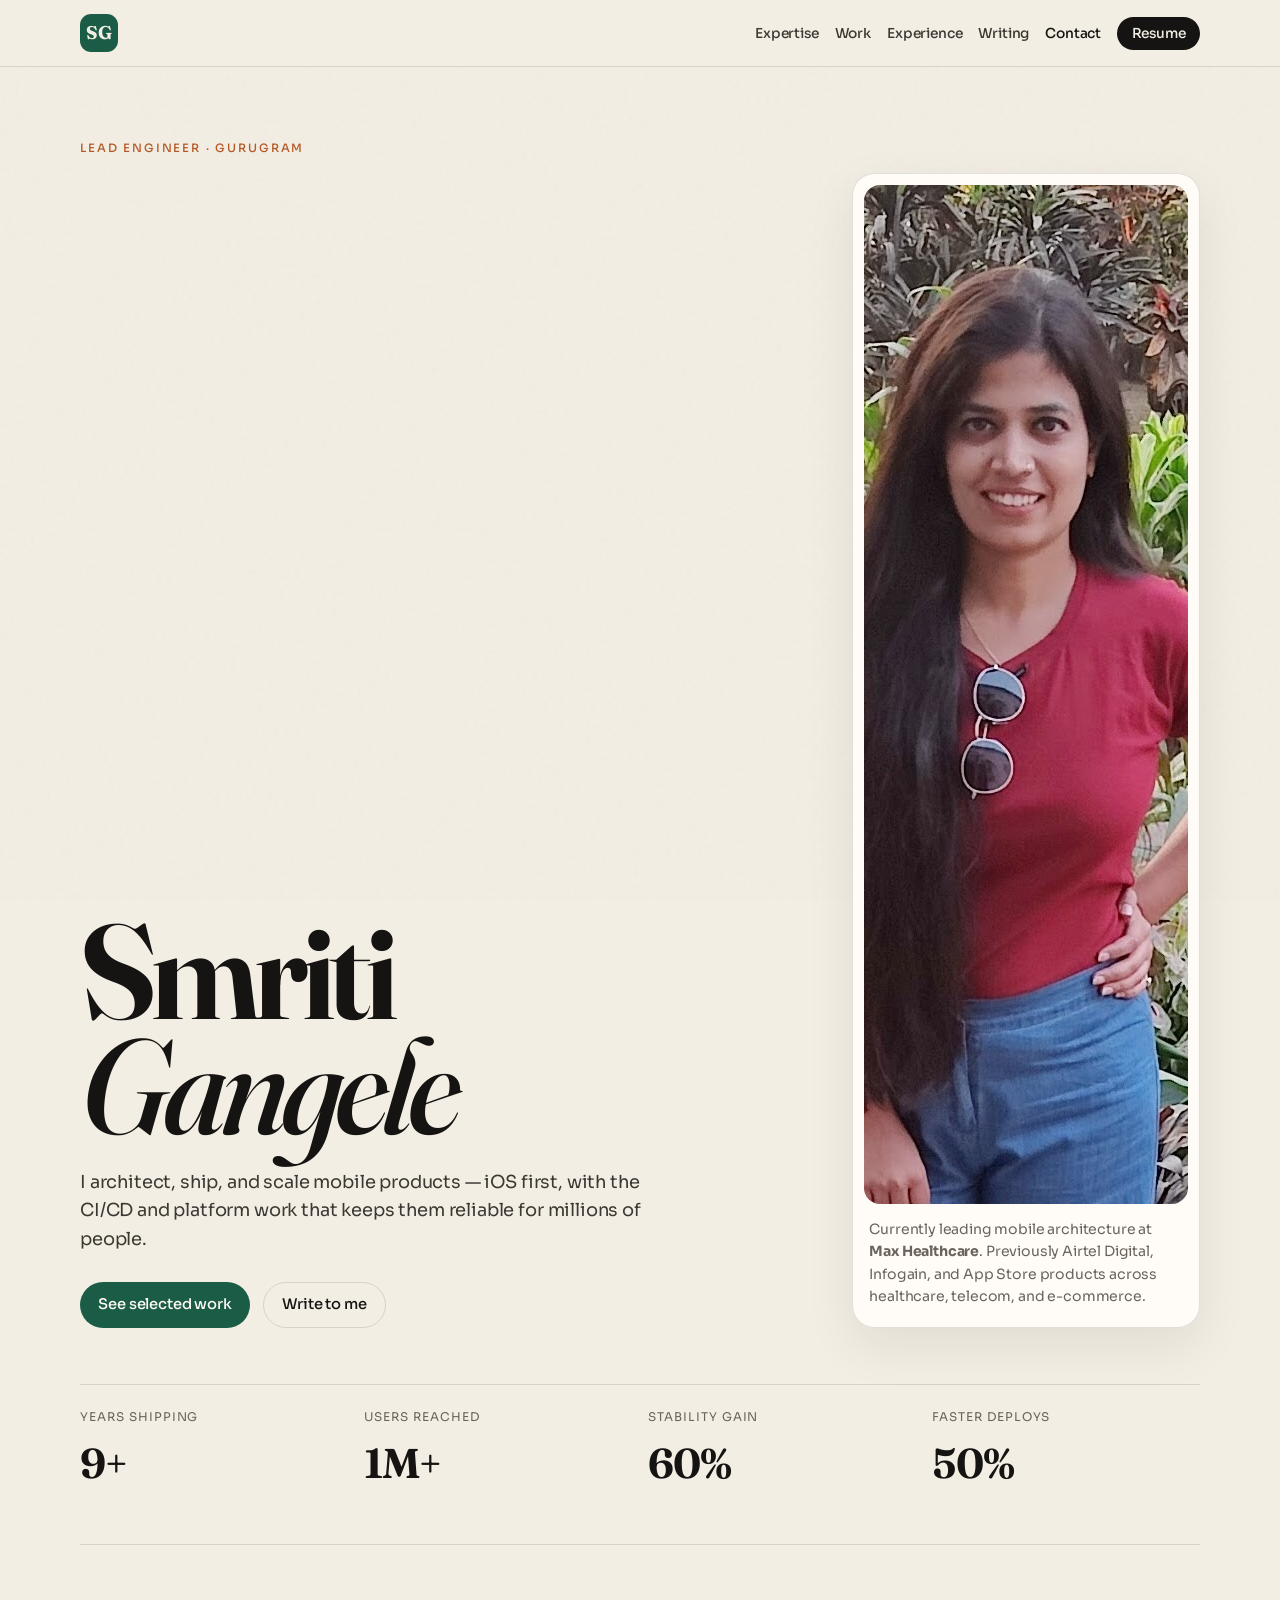
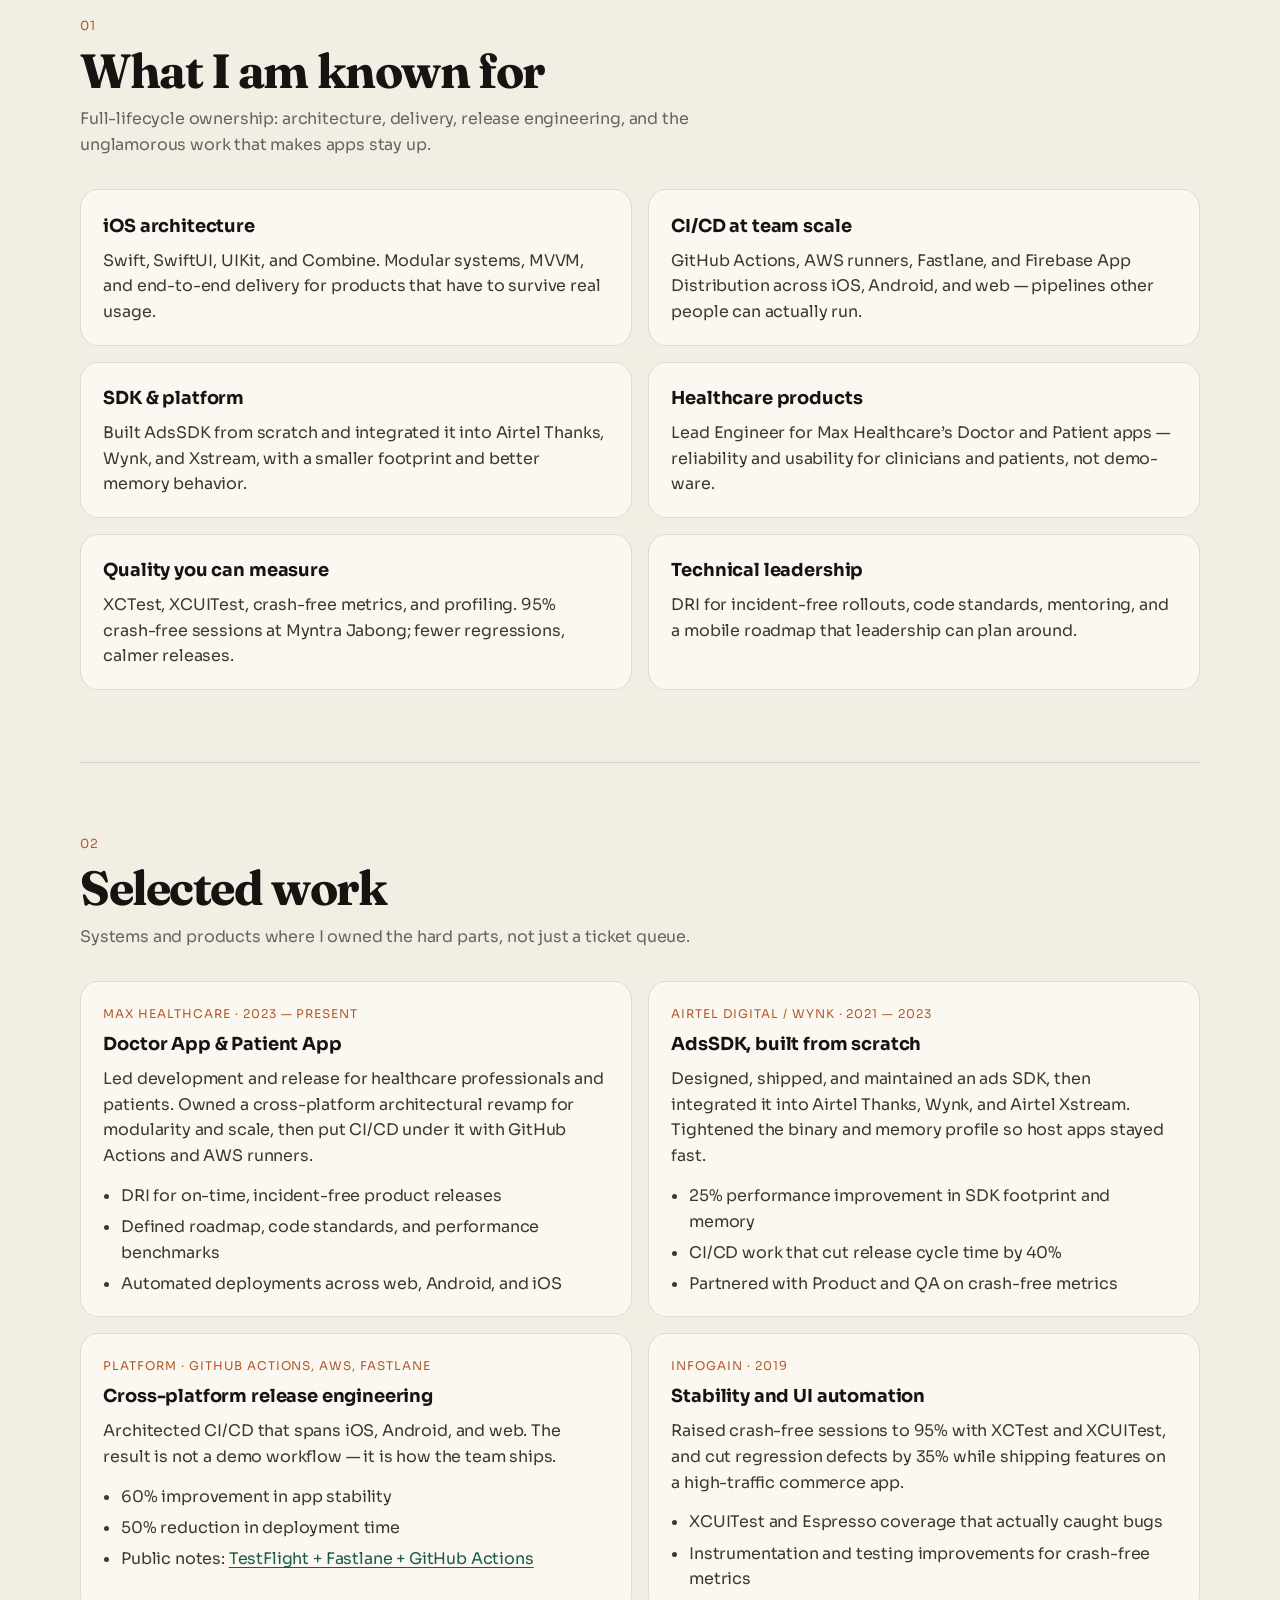
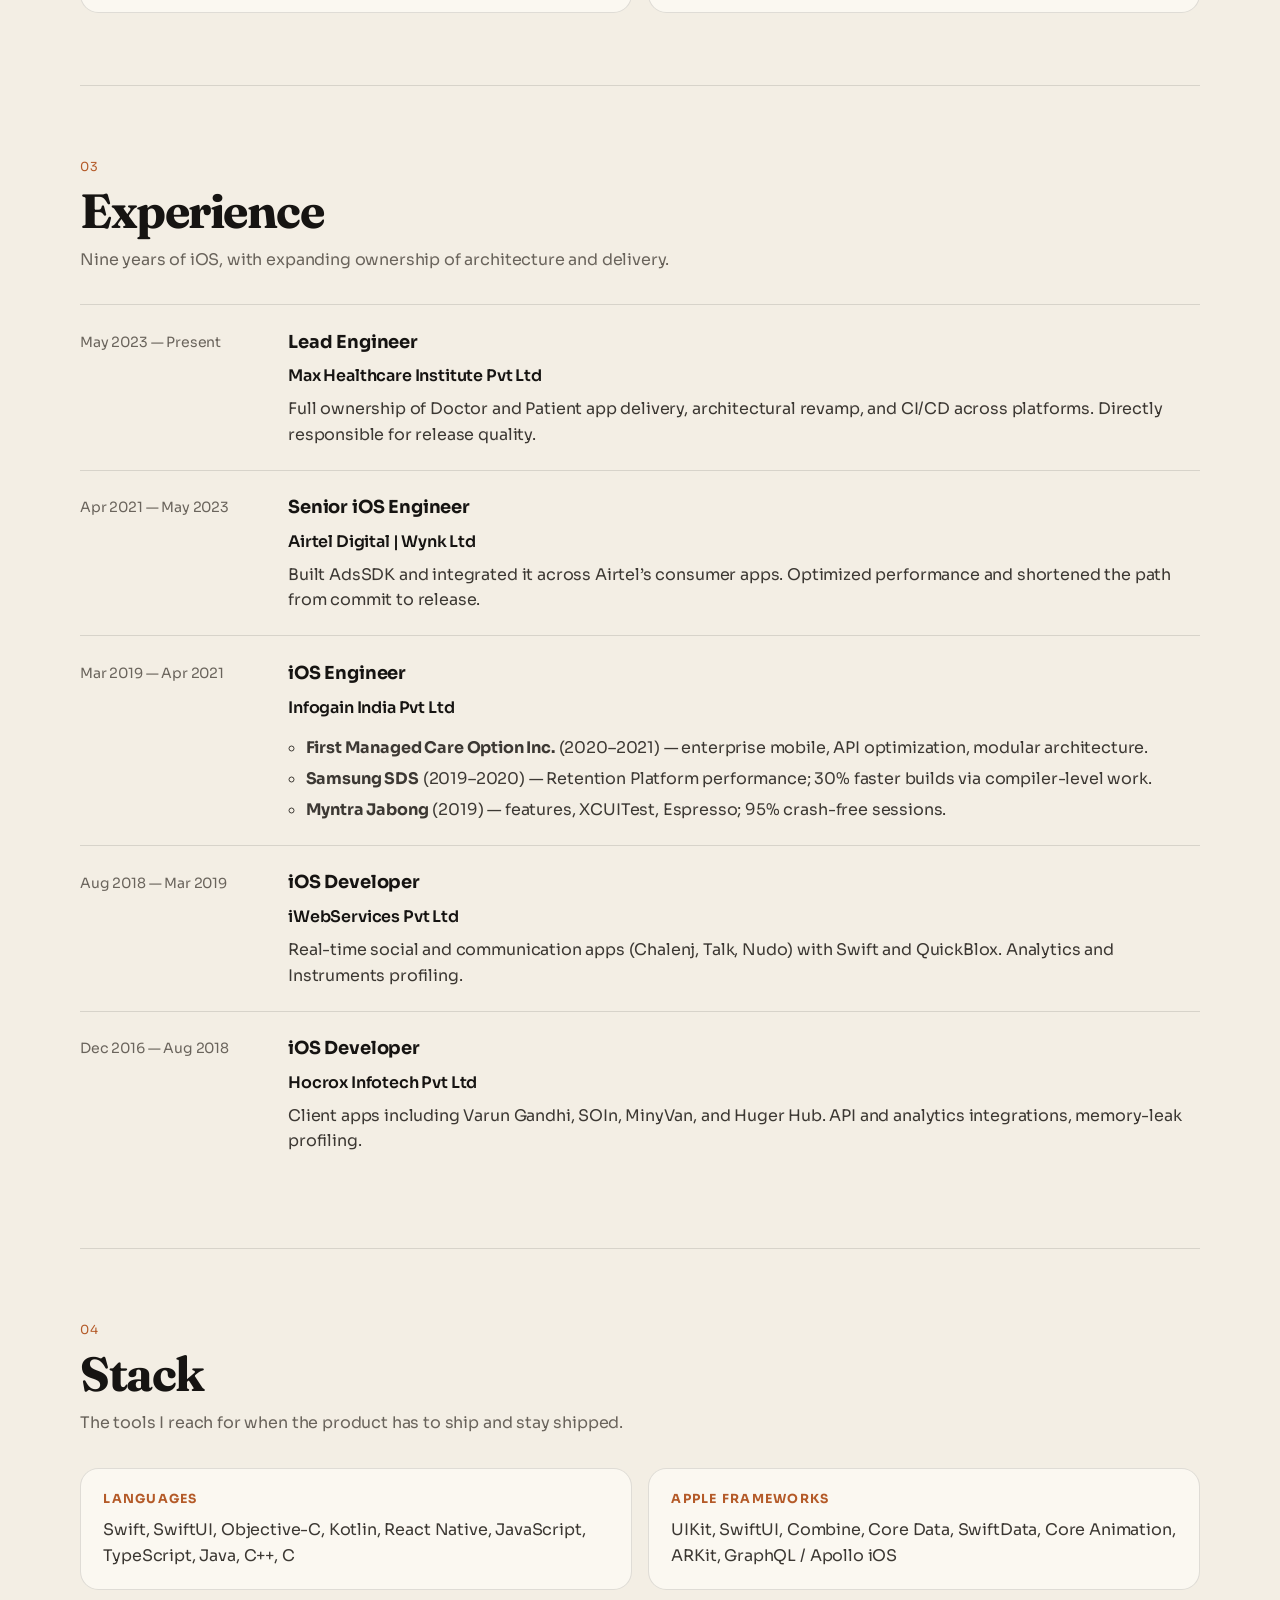
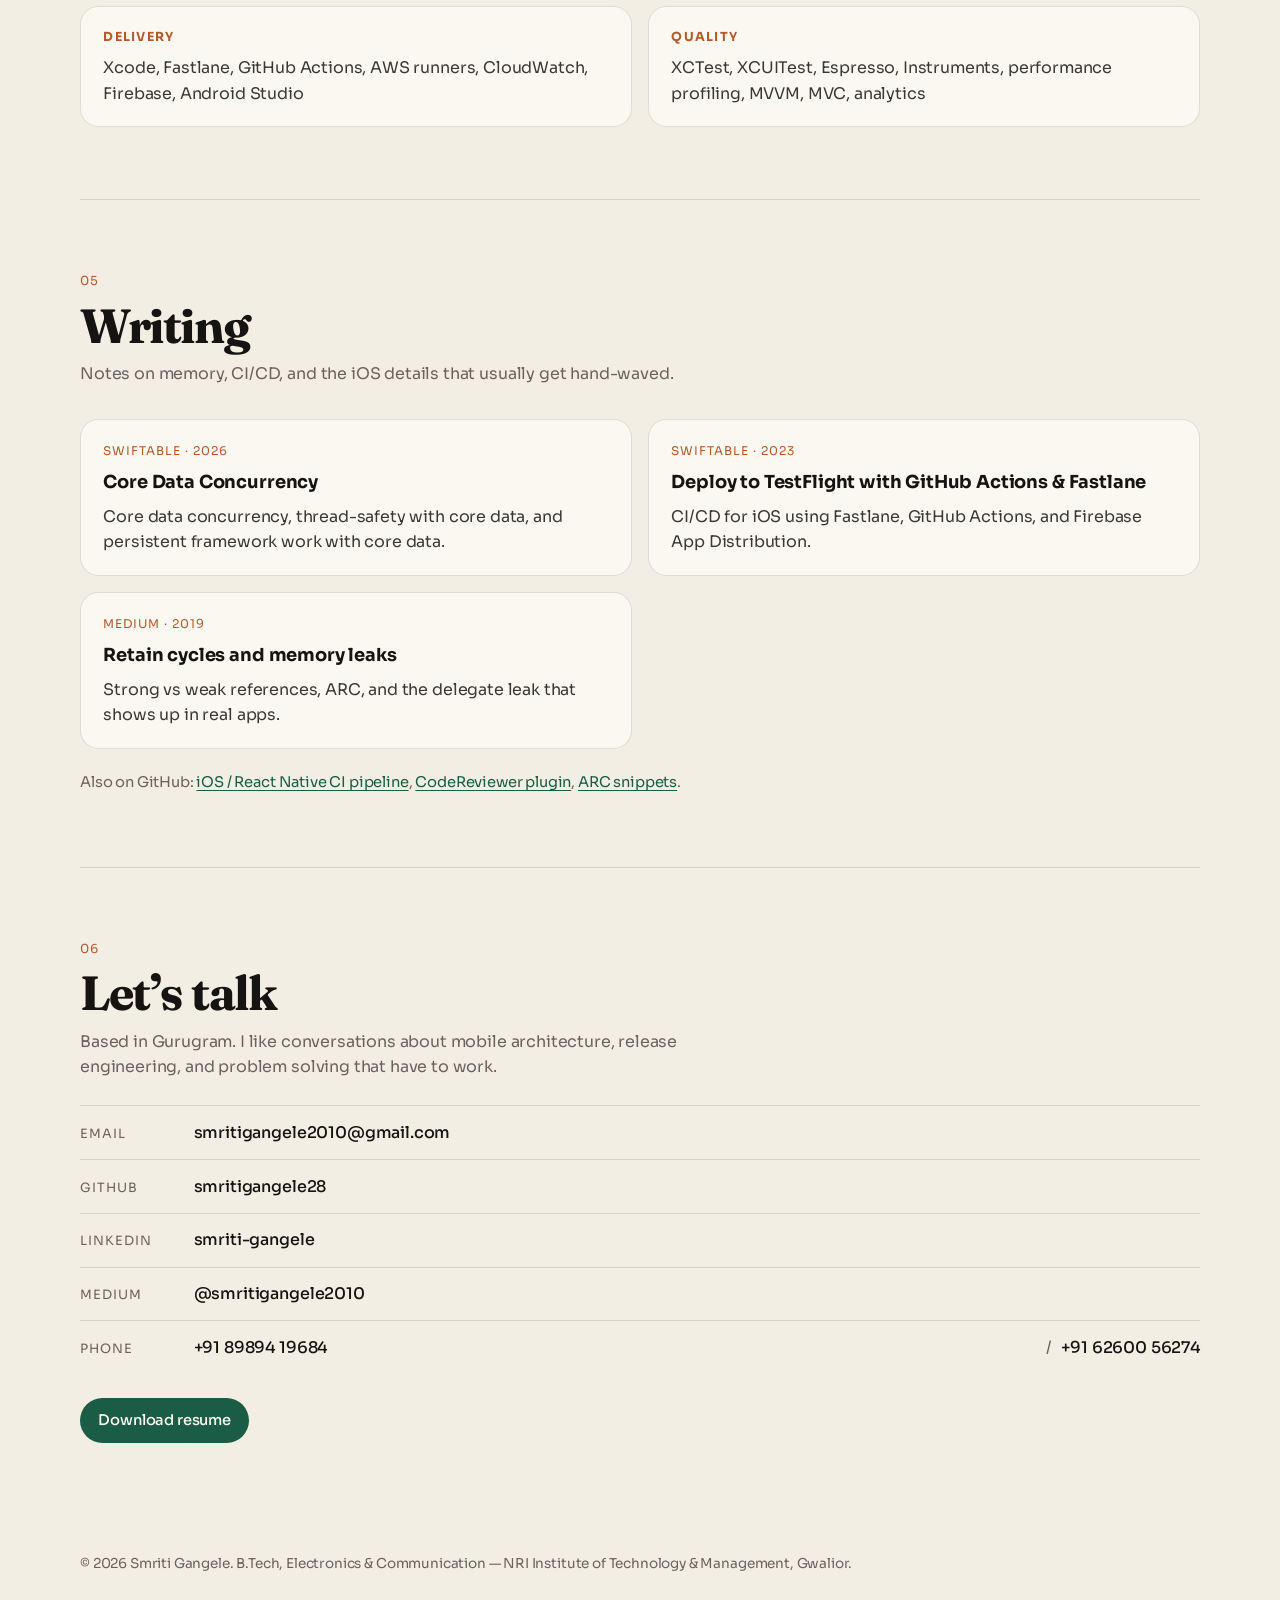
==== commit 63b15c85: "Updated the profile picture" ====
--- a/index.html
+++ b/index.html
@@ -16,18 +16,18 @@
     />
     <meta property="og:type" content="website" />
     <meta property="og:url" content="https://smritigangele28.github.io/" />
-    <meta property="og:image" content="https://smritigangele28.github.io/assets/Smriti_pic.jpg" />
+    <meta property="og:image" content="https://smritigangele28.github.io/assets/Smriti_12.jpg" />
     <meta name="twitter:card" content="summary" />
     <link rel="canonical" href="https://smritigangele28.github.io/" />
     <link rel="icon" href="assets/favicon.svg" type="image/svg+xml" />
-    <link rel="apple-touch-icon" href="assets/Smriti_pic.jpg" />
+    <link rel="apple-touch-icon" href="assets/Smriti_12.jpg" />
     <link rel="preconnect" href="https://fonts.googleapis.com" />
     <link rel="preconnect" href="https://fonts.gstatic.com" crossorigin />
     <link
       href="https://fonts.googleapis.com/css2?family=Fraunces:ital,opsz,wght@0,9..144,500;0,9..144,650;0,9..144,700;1,9..144,500&family=Sora:wght@300;400;500;600&display=swap"
       rel="stylesheet"
     />
-    <link rel="stylesheet" href="styles.css?v=3" />
+    <link rel="stylesheet" href="styles.css?v=4" />
     <script type="application/ld+json">
       {
         "@context": "https://schema.org",
@@ -40,7 +40,7 @@
         },
         "email": "mailto:smritigangele2010@gmail.com",
         "url": "https://smritigangele28.github.io",
-        "image": "https://smritigangele28.github.io/assets/Smriti_pic.jpg",
+        "image": "https://smritigangele28.github.io/assets/Smriti_12.jpg",
         "sameAs": [
           "https://github.com/smritigangele28",
           "https://www.linkedin.com/in/smriti-gangele-b7192074",
@@ -91,10 +91,10 @@
           </div>
           <aside class="portrait-card">
             <img
-              src="assets/Smriti_pic.jpg"
+              src="assets/Smriti_12.jpg"
               alt="Portrait of Smriti Gangele"
-              width="405"
-              height="490"
+              width="1054"
+              height="1019"
             />
             <p>
               Currently leading mobile architecture at
--- a/styles.css
+++ b/styles.css
@@ -251,7 +251,7 @@
   width: 100%;
   aspect-ratio: 4 / 5;
   object-fit: cover;
-  object-position: center 12%;
+  object-position: center 18%;
   border-radius: 1rem;
 }
 
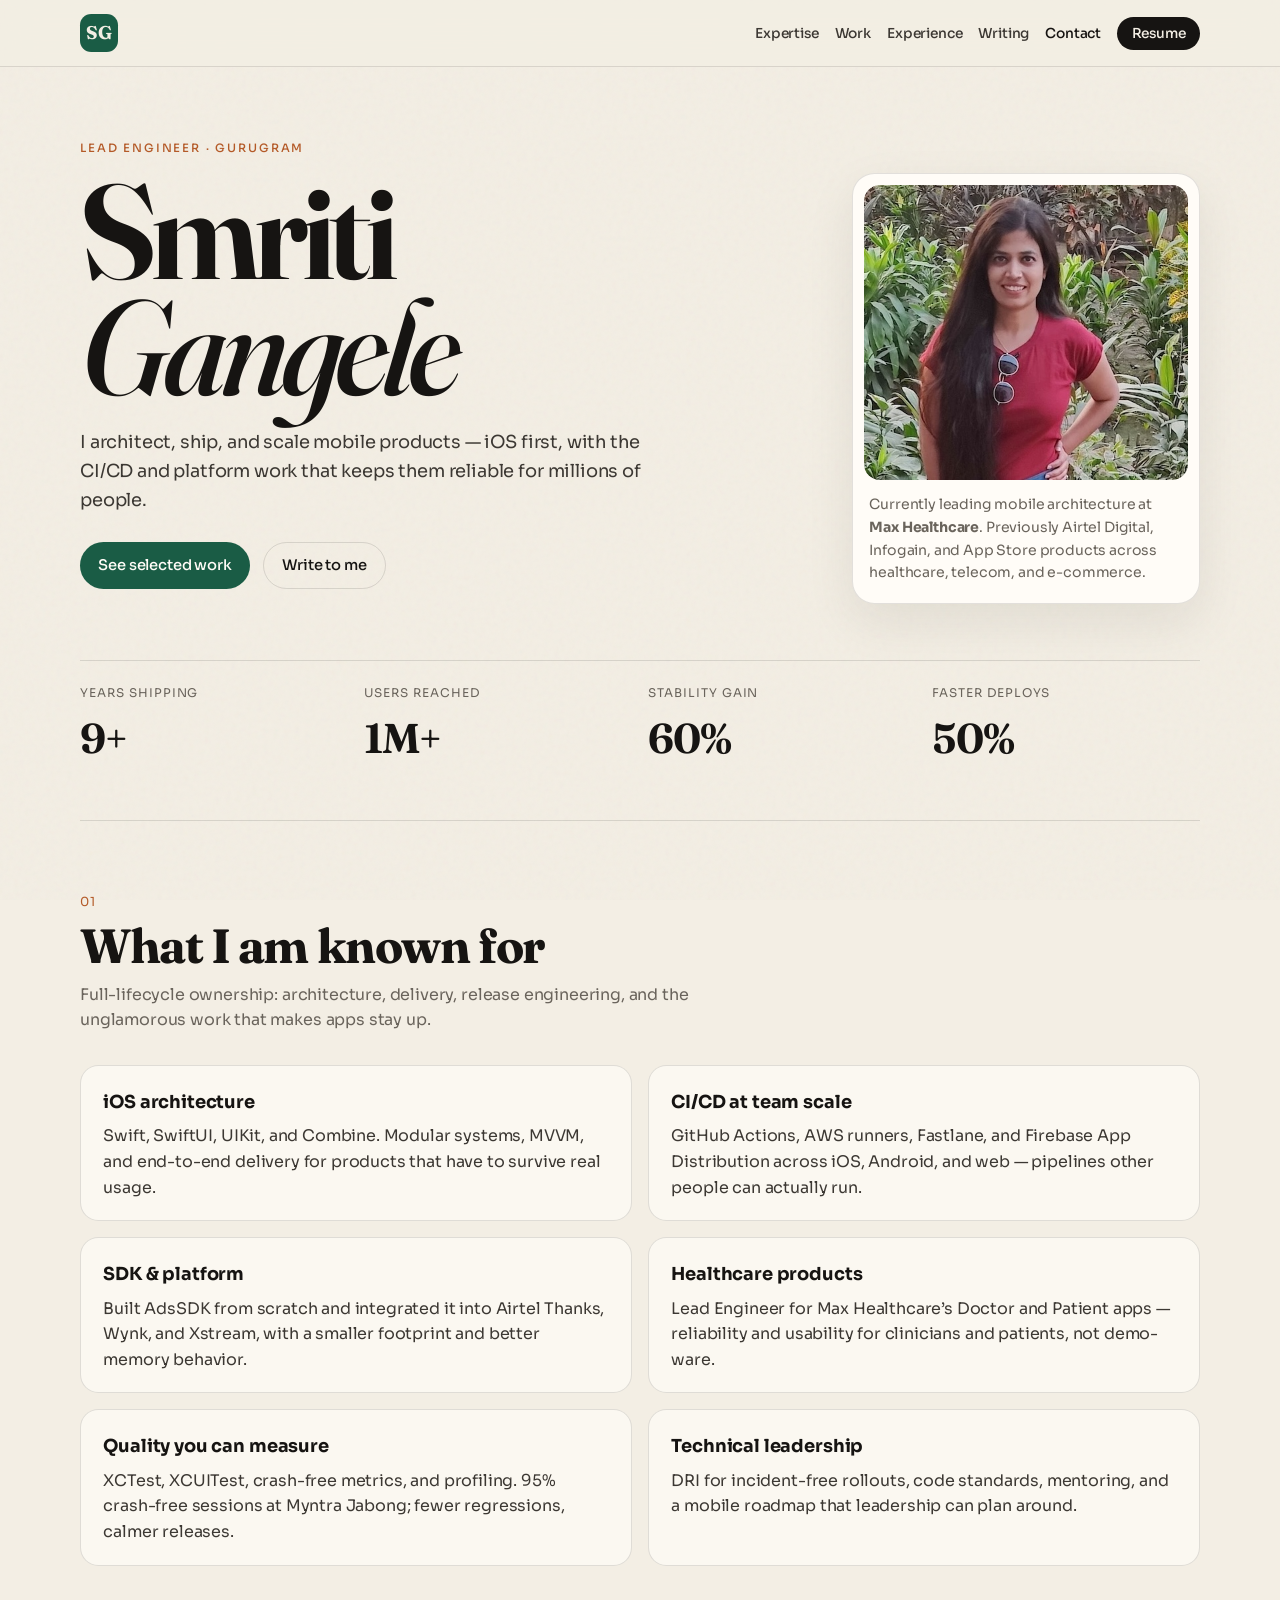
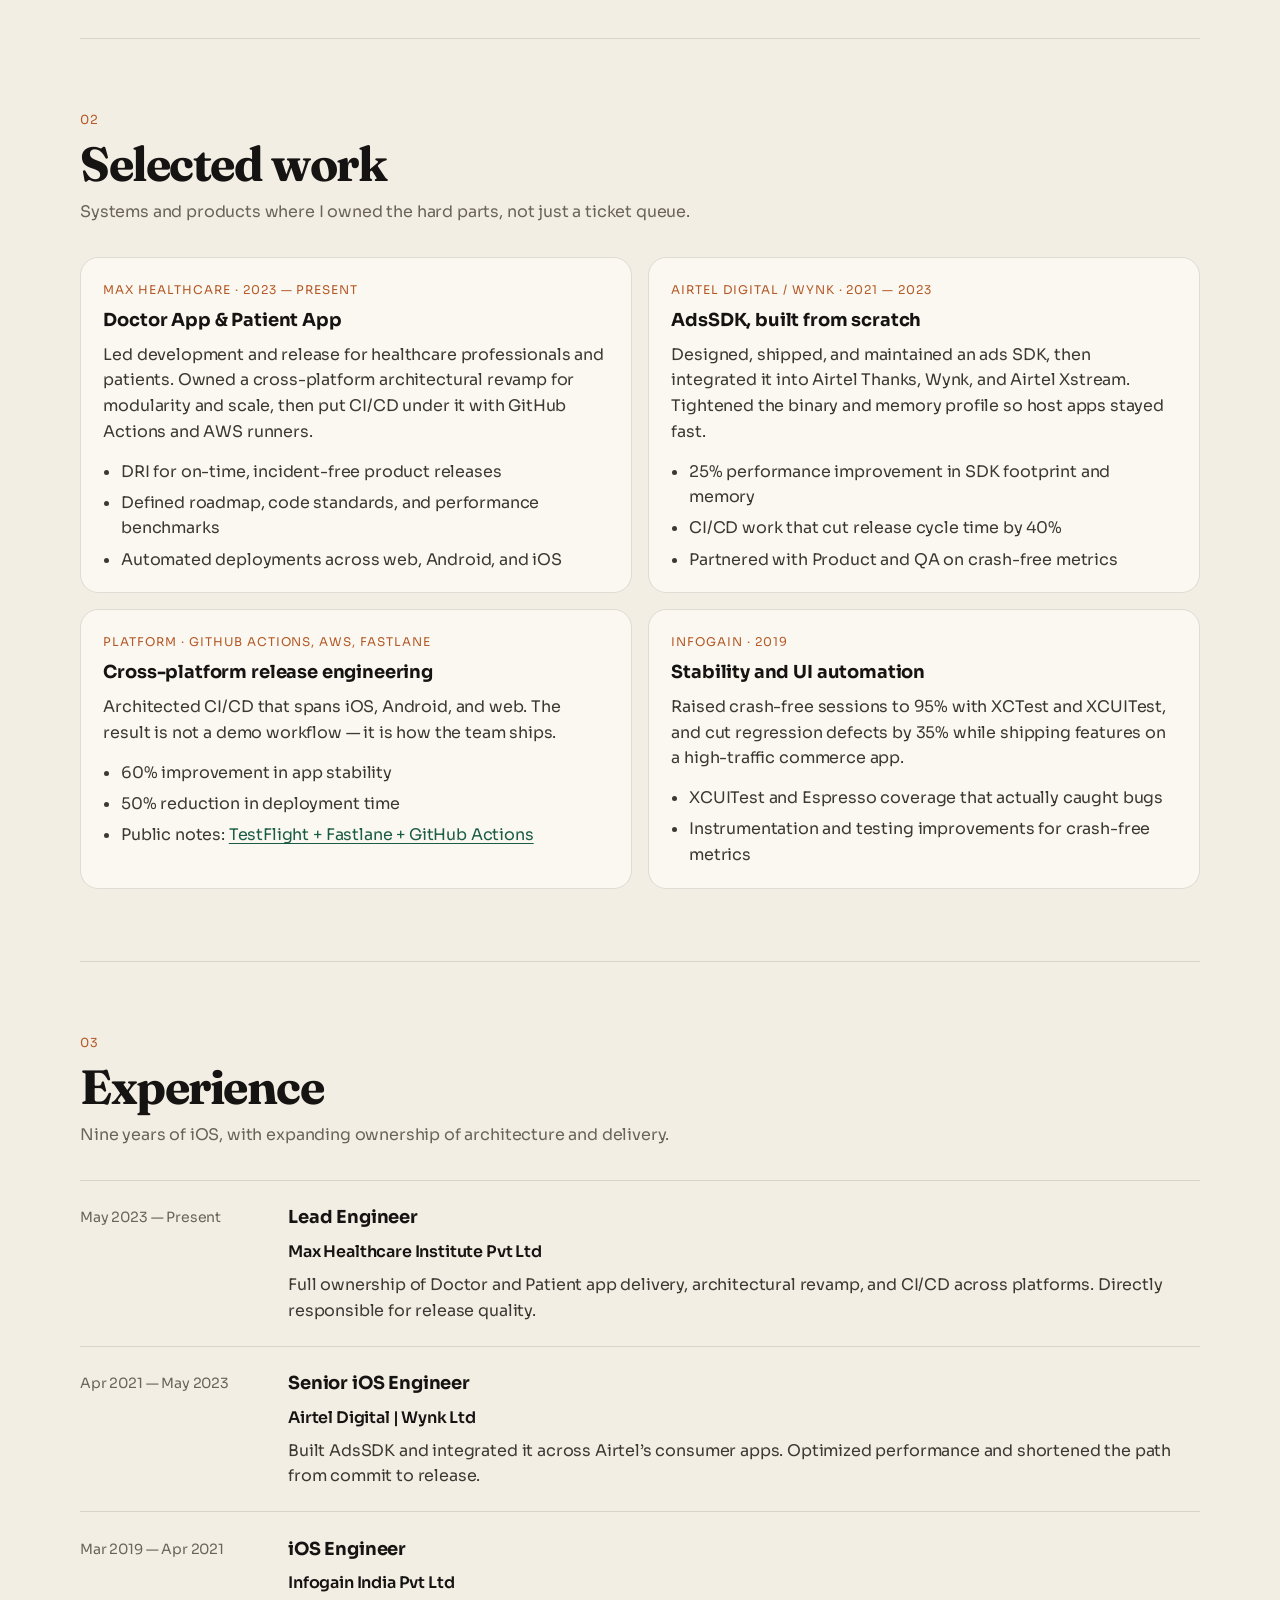
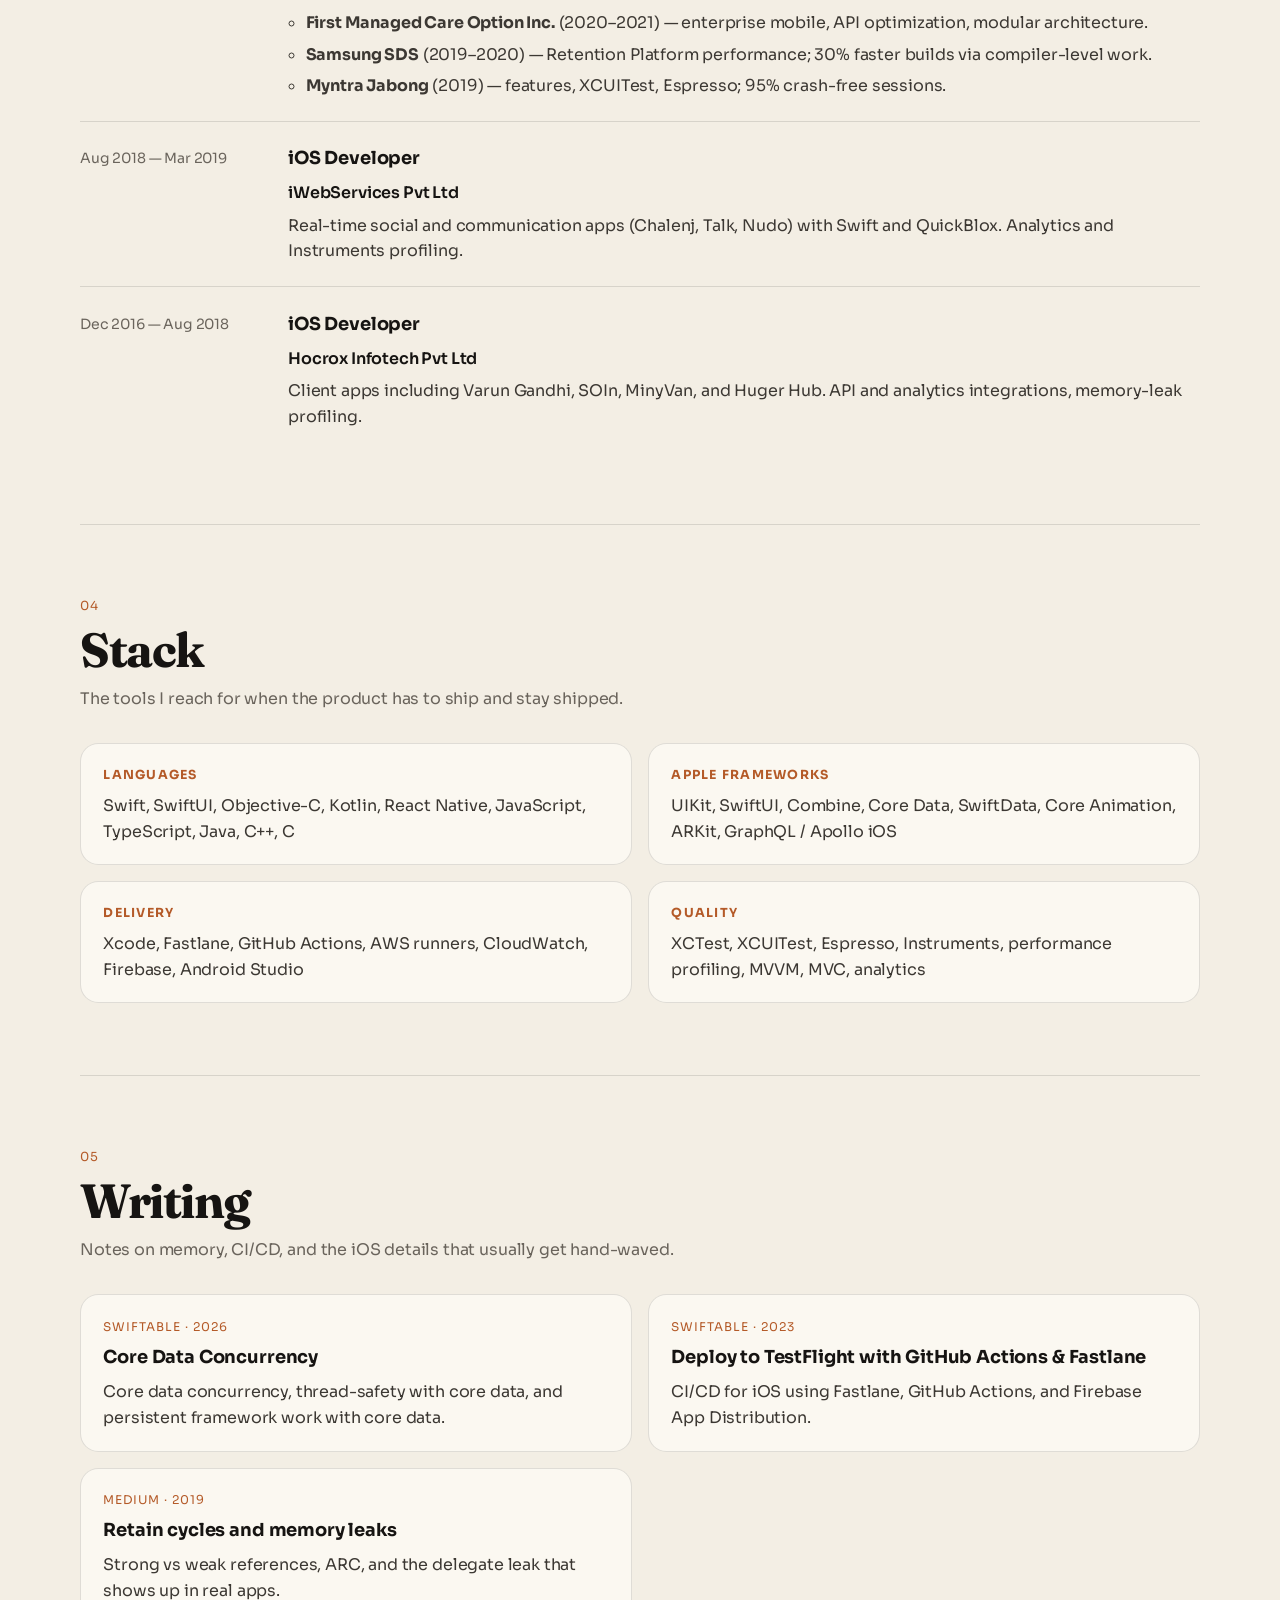
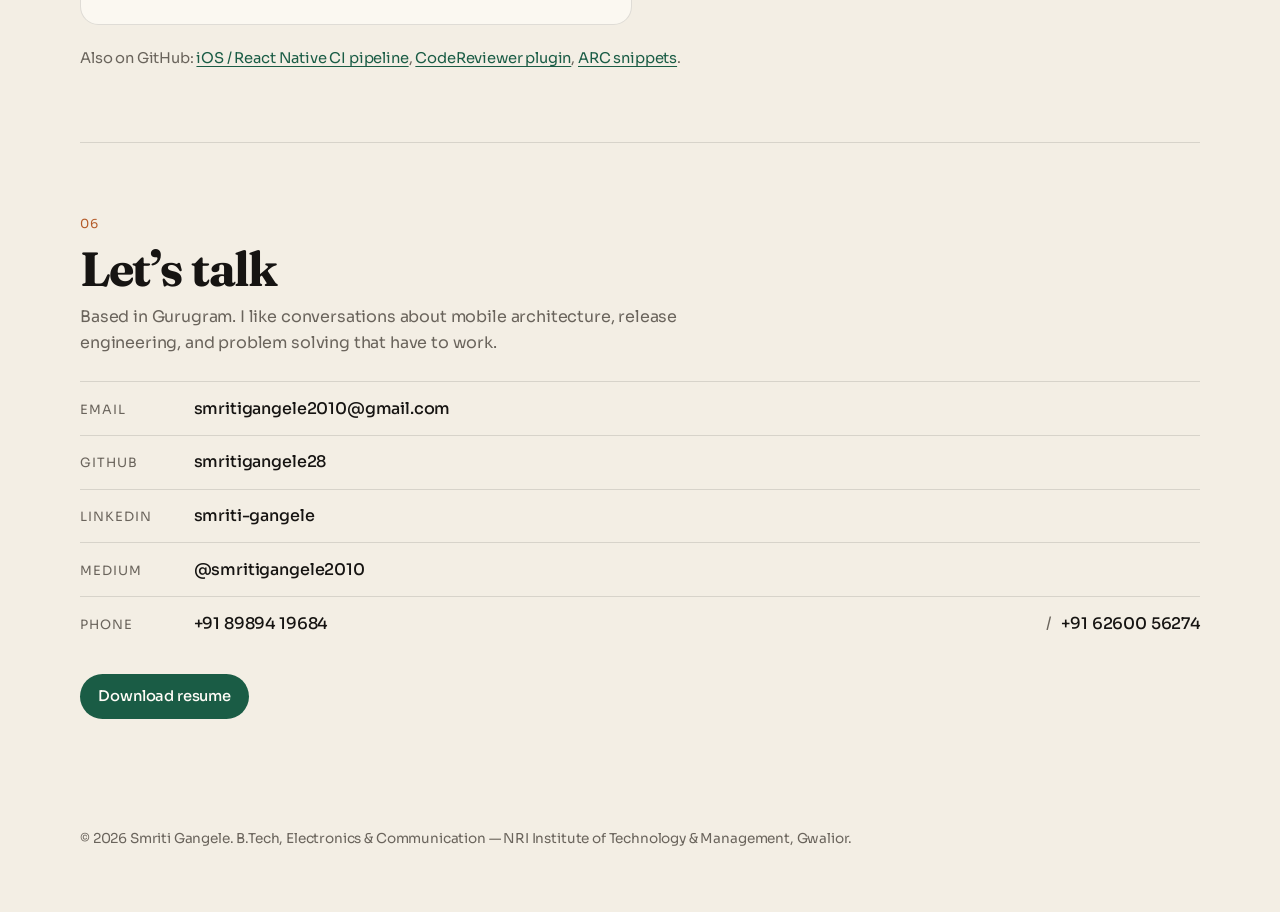
==== commit 920b1113: "Updated the profile picture" ====
--- a/index.html
+++ b/index.html
@@ -16,18 +16,18 @@
     />
     <meta property="og:type" content="website" />
     <meta property="og:url" content="https://smritigangele28.github.io/" />
-    <meta property="og:image" content="https://smritigangele28.github.io/assets/Smriti_12.jpg" />
+    <meta property="og:image" content="https://smritigangele28.github.io/assets/Smriti_12.jpg?v=2" />
     <meta name="twitter:card" content="summary" />
     <link rel="canonical" href="https://smritigangele28.github.io/" />
     <link rel="icon" href="assets/favicon.svg" type="image/svg+xml" />
-    <link rel="apple-touch-icon" href="assets/Smriti_12.jpg" />
+    <link rel="apple-touch-icon" href="assets/Smriti_12.jpg?v=2" />
     <link rel="preconnect" href="https://fonts.googleapis.com" />
     <link rel="preconnect" href="https://fonts.gstatic.com" crossorigin />
     <link
       href="https://fonts.googleapis.com/css2?family=Fraunces:ital,opsz,wght@0,9..144,500;0,9..144,650;0,9..144,700;1,9..144,500&family=Sora:wght@300;400;500;600&display=swap"
       rel="stylesheet"
     />
-    <link rel="stylesheet" href="styles.css?v=4" />
+    <link rel="stylesheet" href="styles.css?v=6" />
     <script type="application/ld+json">
       {
         "@context": "https://schema.org",
@@ -40,7 +40,7 @@
         },
         "email": "mailto:smritigangele2010@gmail.com",
         "url": "https://smritigangele28.github.io",
-        "image": "https://smritigangele28.github.io/assets/Smriti_12.jpg",
+        "image": "https://smritigangele28.github.io/assets/Smriti_12.jpg?v=2",
         "sameAs": [
           "https://github.com/smritigangele28",
           "https://www.linkedin.com/in/smriti-gangele-b7192074",
@@ -91,10 +91,10 @@
           </div>
           <aside class="portrait-card">
             <img
-              src="assets/Smriti_12.jpg"
+              src="assets/Smriti_12.jpg?v=2"
               alt="Portrait of Smriti Gangele"
-              width="1054"
-              height="1019"
+              width="486"
+              height="442"
             />
             <p>
               Currently leading mobile architecture at
--- a/styles.css
+++ b/styles.css
@@ -179,7 +179,7 @@
   display: grid;
   grid-template-columns: minmax(0, 1.35fr) minmax(240px, 0.65fr);
   gap: 3rem;
-  align-items: end;
+  align-items: start;
 }
 
 h1 {
@@ -249,9 +249,8 @@
 
 .portrait-card img {
   width: 100%;
-  aspect-ratio: 4 / 5;
-  object-fit: cover;
-  object-position: center 18%;
+  height: auto;
+  object-fit: contain;
   border-radius: 1rem;
 }
 
